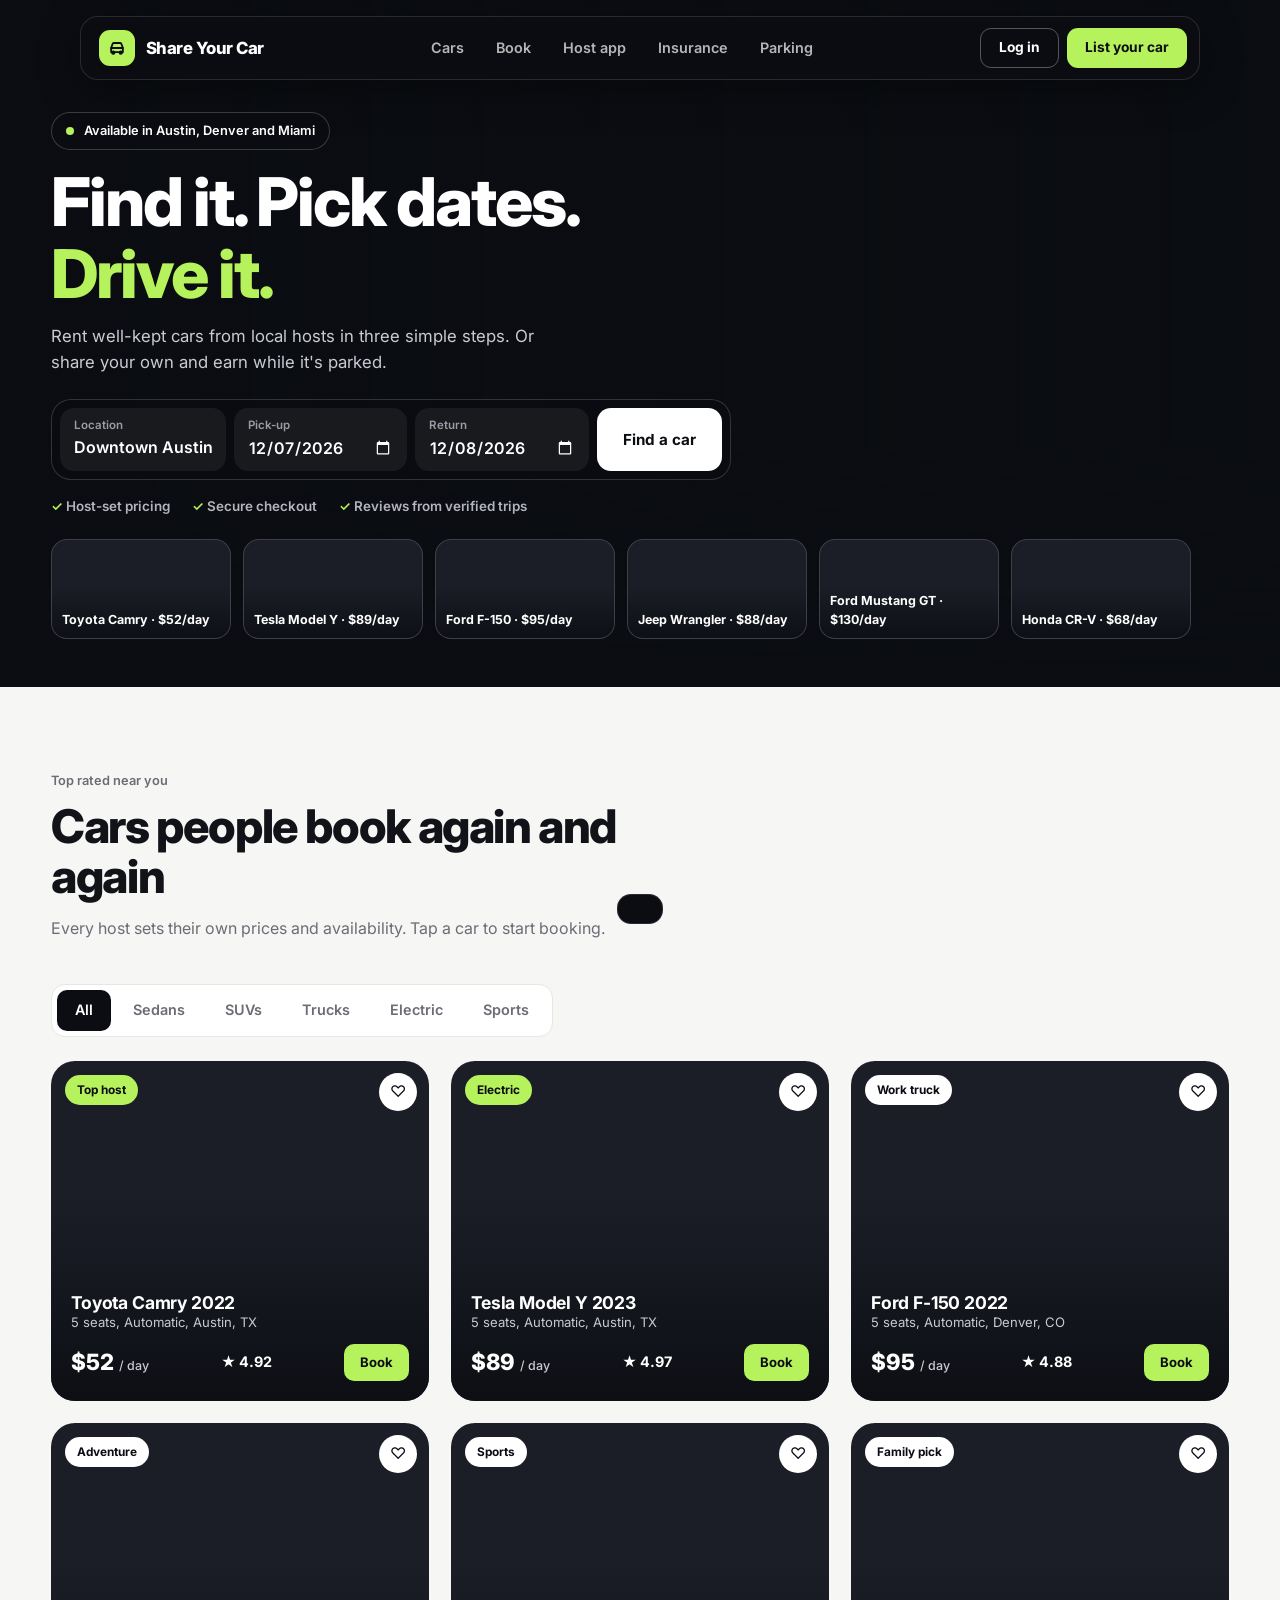
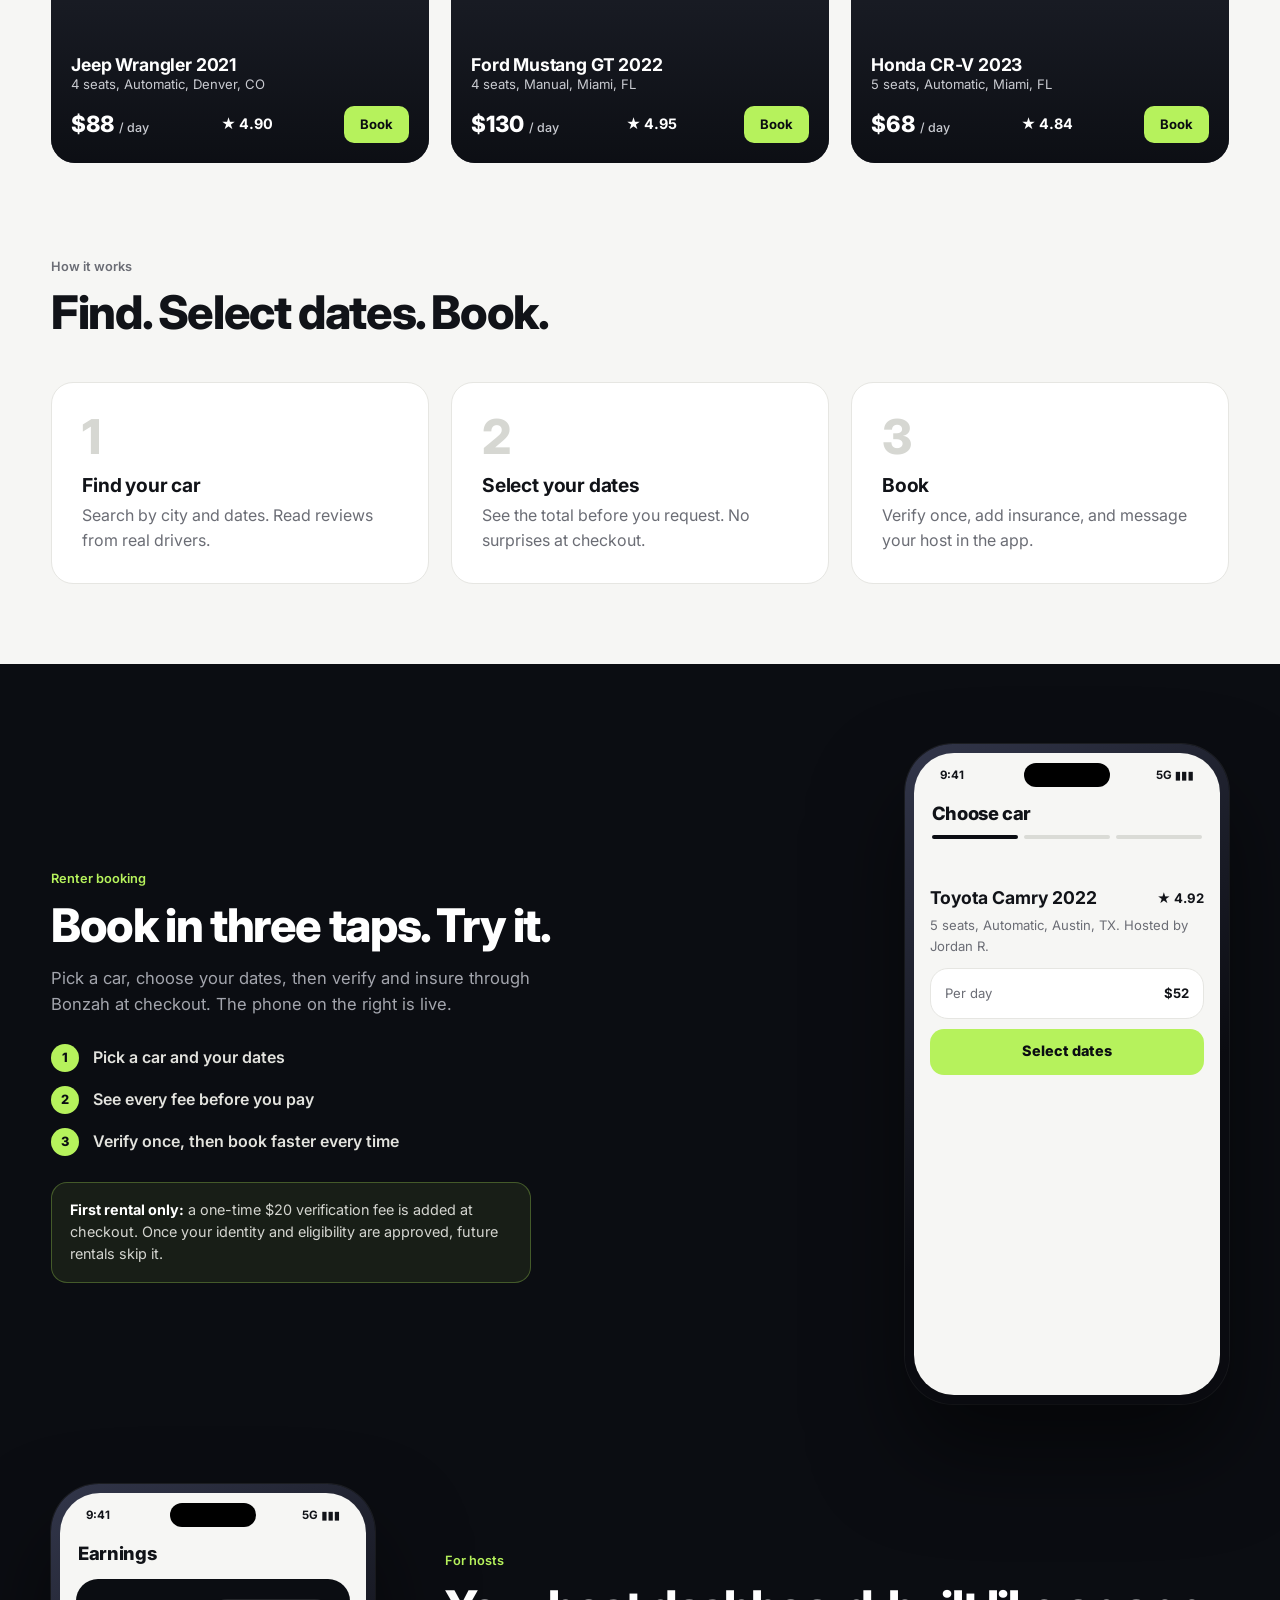
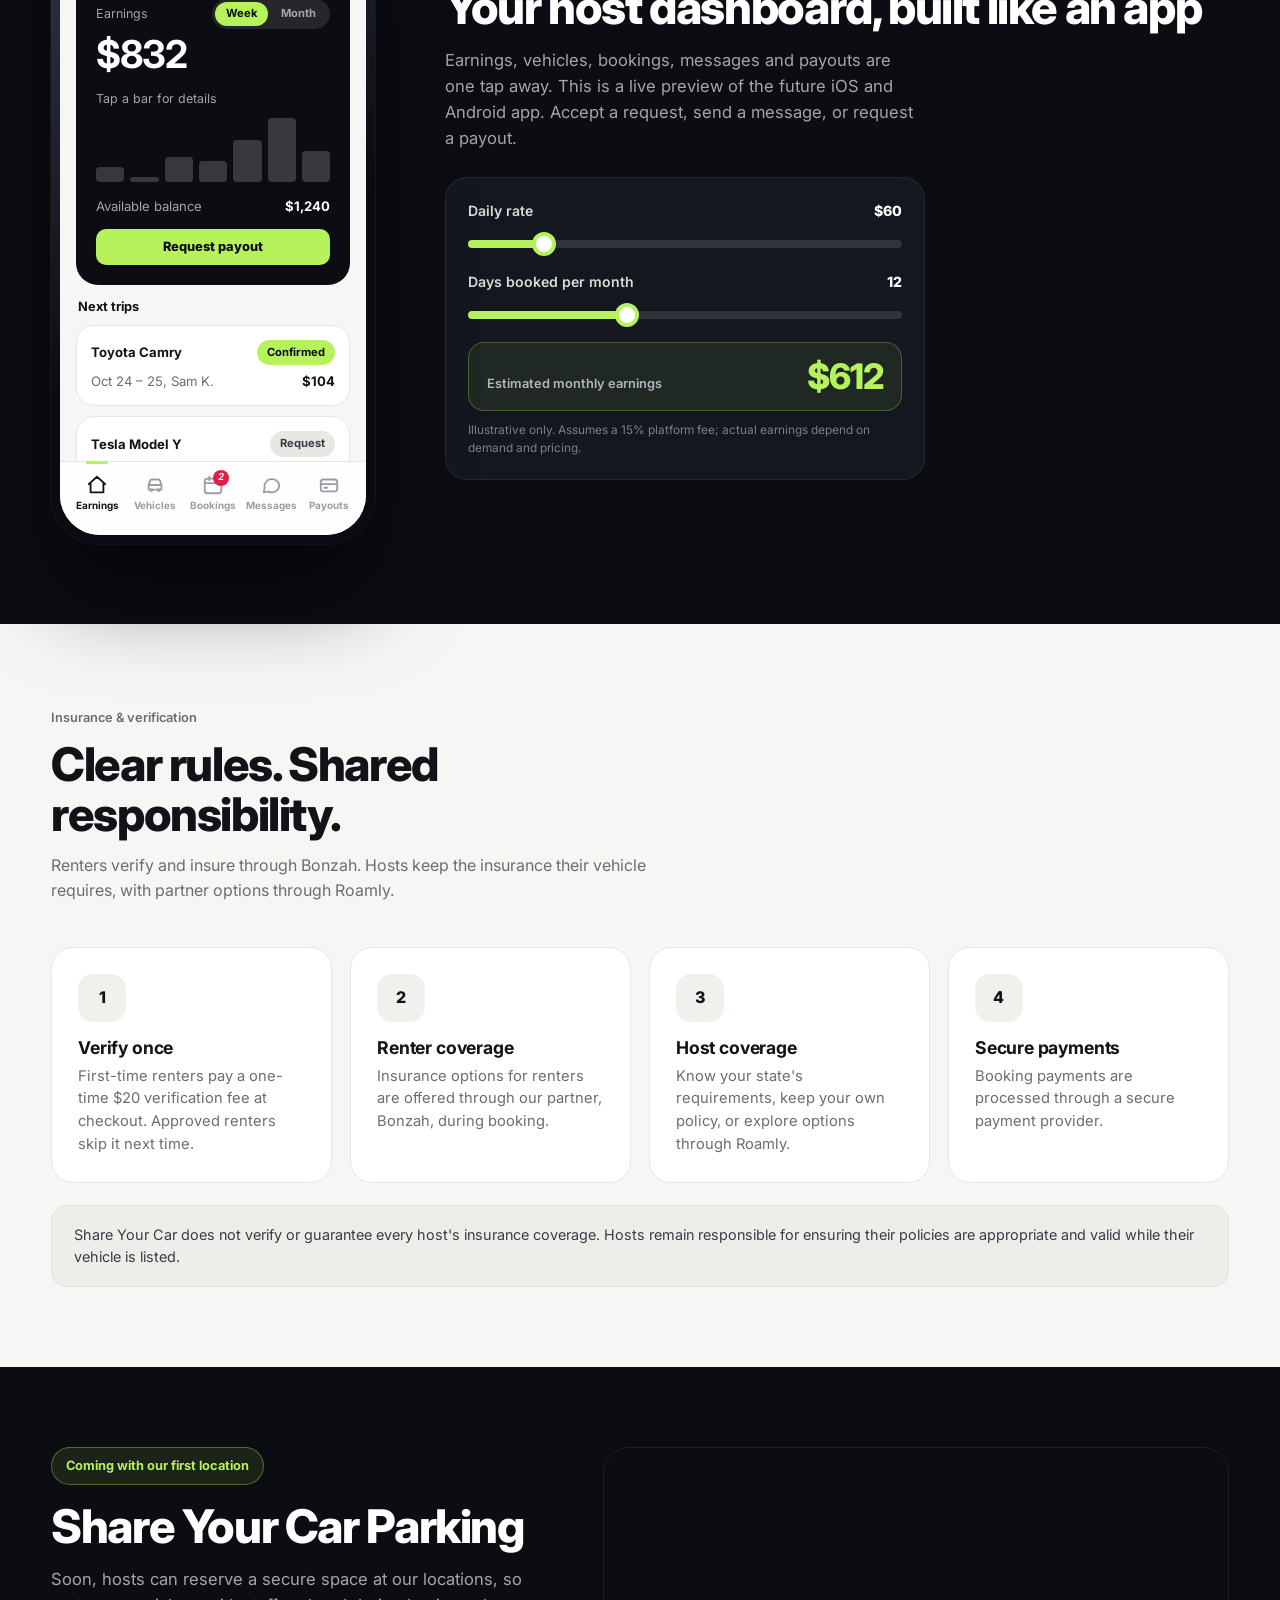
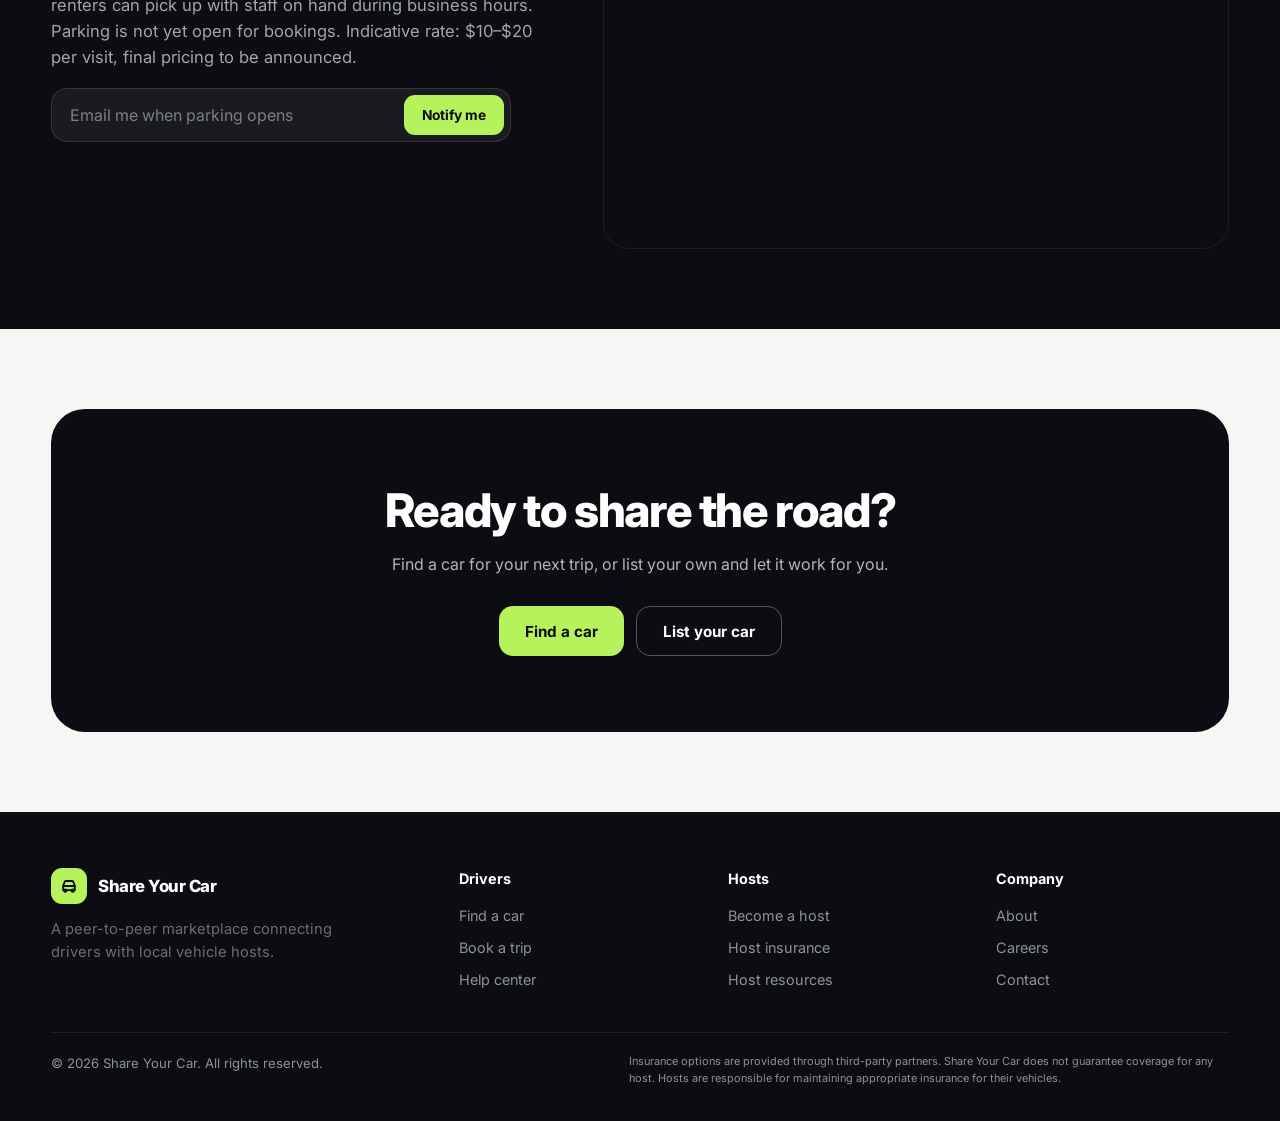
==== index.html @ 7ebcdbb1 "new file" ====
<!DOCTYPE html>
<html lang="en">
<head>
<meta charset="UTF-8" />
<meta name="viewport" content="width=device-width, initial-scale=1.0, viewport-fit=cover" />
<title>Share Your Car | Rent a car. Earn from your car.</title>
<link rel="preconnect" href="https://fonts.googleapis.com" />
<link rel="preconnect" href="https://fonts.gstatic.com" crossorigin />
<link href="https://fonts.googleapis.com/css2?family=Inter:wght@400;500;600;700;800&display=swap" rel="stylesheet" />
<style>
:root{--ink:#0B0D12;--ink2:#14171F;--lime:#B6F25C;--bg:#F6F6F4;--line:#E6E6E2;--muted:#6B6D75;--text:#111318;--ease:cubic-bezier(.2,.8,.2,1)}
*{box-sizing:border-box;margin:0;padding:0}
html{scroll-behavior:smooth}
body{font-family:Inter,system-ui,sans-serif;background:var(--bg);color:var(--text);line-height:1.55;-webkit-font-smoothing:antialiased;overflow-x:hidden}
a{color:inherit;text-decoration:none}button,input{font:inherit;color:inherit}button{cursor:pointer;border:0;background:none}
:focus-visible{outline:2px solid var(--lime);outline-offset:2px}
h1,h2,h3{letter-spacing:-.03em;line-height:1.08}
h1{font-size:clamp(2.4rem,5.5vw,4.2rem);font-weight:800}
h2{font-size:clamp(1.9rem,4vw,2.9rem);font-weight:800}
h3{font-size:1.1rem;font-weight:700;letter-spacing:-.01em}
p{color:var(--muted)}
.wrap{width:min(1180px,92%);margin:0 auto}
.section{padding:80px 0}
.dark{background:var(--ink);color:#fff}.dark p{color:#A3A5AD}
.eyebrow{font-size:.8rem;font-weight:600;color:var(--muted)}.dark .eyebrow{color:var(--lime)}
.head{max-width:620px;margin-bottom:44px}.head h2{margin:10px 0 14px}
.btn{display:inline-flex;align-items:center;justify-content:center;min-height:50px;padding:0 26px;border-radius:14px;font-weight:700;font-size:.95rem;transition:transform .25s var(--ease),background .25s}
.btn:hover{transform:translateY(-2px)}.btn:active{transform:scale(.97)}
.btn-lime{background:var(--lime);color:var(--ink)}.btn-lime:hover{background:#c8ff72}
.btn-ghost{border:1px solid rgba(255,255,255,.3);color:#fff}.btn-ghost:hover{background:rgba(255,255,255,.1)}
.btn-white{background:#fff;color:var(--ink)}.btn-white:hover{background:var(--lime)}
.btn-sm{min-height:40px;padding:0 18px;font-size:.86rem;border-radius:11px}.btn-block{width:100%}

/* nav */
.nav{position:fixed;top:16px;left:50%;transform:translateX(-50%);z-index:100;width:min(1120px,94%);display:flex;justify-content:space-between;align-items:center;padding:11px 12px 11px 18px;border-radius:18px;background:rgba(11,13,18,.82);backdrop-filter:blur(20px);-webkit-backdrop-filter:blur(20px);border:1px solid rgba(255,255,255,.12);box-shadow:0 10px 40px rgba(0,0,0,.35);color:#fff}
.logo{display:flex;align-items:center;gap:11px;font-weight:800;font-size:1.05rem;letter-spacing:-.03em;color:#fff}
.logo-icon{width:36px;height:36px;border-radius:11px;background:var(--lime);color:var(--ink);display:grid;place-items:center}
.nav-links{display:flex;gap:2px}
.nav-links a{padding:9px 15px;border-radius:11px;font-size:.9rem;font-weight:600;color:rgba(255,255,255,.7);transition:.25s}
.nav-links a:hover{color:#fff;background:rgba(255,255,255,.09)}
.nav-cta{display:flex;gap:8px}

/* hero (compact) */
.hero{position:relative;padding:112px 0 44px;display:flex;align-items:center;color:#fff;background:var(--ink);overflow:hidden}
.hero-bg{position:absolute;inset:0;background:url('https://images.unsplash.com/photo-1492144534655-ae79c964c9d7?auto=format&fit=crop&w=1800&q=80') center/cover;animation:zoom 18s ease-out both}
.hero::before{content:"";position:absolute;inset:0;z-index:1;background:linear-gradient(90deg,rgba(11,13,18,.95) 8%,rgba(11,13,18,.55) 55%,rgba(11,13,18,.25)),linear-gradient(0deg,var(--ink),transparent 35%)}
@keyframes zoom{from{transform:scale(1.12)}to{transform:scale(1)}}
.hero .wrap{position:relative;z-index:2}
.tag{display:inline-flex;gap:10px;align-items:center;padding:8px 14px;border-radius:99px;border:1px solid rgba(255,255,255,.2);background:rgba(11,13,18,.4);font-size:.8rem;font-weight:600}
.tag i{width:8px;height:8px;border-radius:50%;background:var(--lime);animation:pulse 2s infinite}
@keyframes pulse{50%{box-shadow:0 0 0 7px rgba(182,242,92,0)}0%{box-shadow:0 0 0 0 rgba(182,242,92,.6)}}
.hero h1{margin:16px 0 12px;max-width:760px}.hero h1 span{color:var(--lime)}
.lead{font-size:1.05rem;color:#C9CBD1;max-width:500px}
.search{margin-top:24px;display:grid;grid-template-columns:1.3fr 1fr 1fr auto;gap:8px;padding:8px;border-radius:20px;background:rgba(11,13,18,.6);backdrop-filter:blur(14px);border:1px solid rgba(255,255,255,.16);max-width:680px}
.search div{display:flex;flex-direction:column;padding:9px 14px;border-radius:14px;background:rgba(255,255,255,.06)}
.search div:focus-within{box-shadow:inset 0 0 0 1.5px var(--lime)}
.search label{font-size:.72rem;font-weight:600;color:#9A9DA7}
.search input{background:transparent;border:0;outline:0;font-weight:600;color:#fff;color-scheme:dark;width:100%}
.hero-note{display:flex;gap:22px;margin-top:16px;flex-wrap:wrap;font-size:.84rem;color:#B3B5BC;font-weight:600}
.hero-note span::before{content:"✓ ";color:var(--lime)}

/* cars */
.tabs{display:inline-flex;gap:4px;padding:5px;background:#fff;border:1px solid var(--line);border-radius:14px;margin-bottom:24px;flex-wrap:wrap}
.tabs button{padding:9px 18px;border-radius:10px;font-weight:600;font-size:.9rem;color:var(--muted);transition:.25s}
.tabs button.on{background:var(--ink);color:#fff}
.cars{display:grid;grid-template-columns:repeat(3,1fr);gap:22px}
.car{position:relative;border-radius:24px;overflow:hidden;cursor:pointer;height:340px;background:#1B1E27;color:#fff;animation:up .5s var(--ease) both}
@keyframes up{from{opacity:0;transform:translateY(14px)}}
.car img{position:absolute;inset:0;width:100%;height:100%;object-fit:cover;transition:transform .8s var(--ease)}
.car:hover img{transform:scale(1.07)}
.car::after{content:"";position:absolute;inset:0;background:linear-gradient(180deg,transparent 40%,rgba(11,13,18,.9))}
.badge{position:absolute;top:14px;left:14px;z-index:2;padding:6px 12px;border-radius:99px;background:#fff;color:var(--ink);font-size:.74rem;font-weight:700}
.badge.hl{background:var(--lime)}
.heart{position:absolute;top:12px;right:12px;z-index:2;width:38px;height:38px;border-radius:50%;background:#fff;color:var(--ink);display:grid;place-items:center}
.heart.on{color:#E11D48}
.car-info{position:absolute;left:0;right:0;bottom:0;z-index:2;padding:20px}
.car-info p{color:#C9CBD1;font-size:.82rem}
.car-info .row{display:flex;justify-content:space-between;align-items:center;margin-top:12px}
.price{font-size:1.4rem;font-weight:800}.price small{font-size:.78rem;color:#C9CBD1;font-weight:500}
.rate{font-weight:700;font-size:.9rem}
.book-btn{padding:8px 16px;border-radius:10px;background:var(--lime);color:var(--ink);font-weight:700;font-size:.82rem}

/* steps */
.steps{display:grid;grid-template-columns:repeat(3,1fr);gap:22px}
.step{padding:30px;border-radius:22px;background:#fff;border:1px solid var(--line)}
.step .num{font-size:3rem;font-weight:800;letter-spacing:-.05em;color:#D6D7D2;line-height:1}
.step h3{margin:14px 0 8px;font-size:1.2rem}

/* split sections */
.split{display:grid;grid-template-columns:1fr auto;gap:70px;align-items:center}
.split ul{list-style:none;display:grid;gap:14px;margin:26px 0}
.split li{display:flex;gap:14px;align-items:center;font-weight:600;color:#E3E3DE}
.split li span{flex:0 0 28px;height:28px;border-radius:50%;background:var(--lime);color:var(--ink);display:grid;place-items:center;font-weight:800;font-size:.8rem}
.fee{padding:16px 18px;border-radius:16px;background:rgba(182,242,92,.08);border:1px solid rgba(182,242,92,.28);font-size:.9rem;color:#D4D5D0;max-width:480px}
.calc{margin-top:26px;background:var(--ink2);border:1px solid rgba(255,255,255,.08);border-radius:22px;padding:22px;max-width:480px}
.sl{margin-bottom:16px}.sl-top{display:flex;justify-content:space-between;font-weight:600;font-size:.88rem;margin-bottom:8px;color:#DADBD6}.sl-top output{color:#fff;font-weight:800}
input[type=range]{-webkit-appearance:none;appearance:none;width:100%;height:8px;border-radius:8px;background:linear-gradient(90deg,var(--lime) var(--p,50%),rgba(255,255,255,.12) var(--p,50%));outline:0}
input[type=range]::-webkit-slider-thumb{-webkit-appearance:none;width:24px;height:24px;border-radius:50%;background:#fff;border:4px solid var(--lime)}
input[type=range]::-moz-range-thumb{width:18px;height:18px;border-radius:50%;background:#fff;border:4px solid var(--lime)}
.out{display:flex;justify-content:space-between;align-items:flex-end;padding:16px 18px;border-radius:16px;background:rgba(182,242,92,.08);border:1px solid rgba(182,242,92,.28)}
.out span{font-size:.8rem;color:#B3B5BC;font-weight:600}.out strong{font-size:2.2rem;font-weight:800;letter-spacing:-.04em;color:var(--lime);line-height:1}
.calc small{display:block;color:#7C7F89;font-size:.74rem;margin-top:10px}

/* phone device */
.dev{position:relative;width:324px;height:660px;border-radius:48px;padding:9px;background:linear-gradient(145deg,#32364A,#0A0B10 60%);box-shadow:0 50px 90px rgba(0,0,0,.5),0 0 0 1px rgba(255,255,255,.08);flex:0 0 auto}
.dev::before{content:"";position:absolute;inset:-60px;z-index:-1;background:radial-gradient(circle,rgba(182,242,92,.18),transparent 65%)}
.island{position:absolute;top:19px;left:50%;transform:translateX(-50%);width:86px;height:24px;border-radius:99px;background:#000;z-index:20}
.app{position:relative;height:100%;border-radius:40px;overflow:hidden;background:var(--bg);color:var(--text);display:flex;flex-direction:column}
.app p{color:var(--muted)}
.status{display:flex;justify-content:space-between;padding:14px 26px 0;font-size:.72rem;font-weight:700;flex:0 0 40px}
.bar{display:flex;align-items:center;gap:10px;padding:6px 18px 8px;flex:0 0 auto}
.bar h4{font-size:1.15rem;font-weight:800;letter-spacing:-.02em;flex:1}
.back{width:34px;height:34px;border-radius:50%;background:#fff;border:1px solid var(--line);font-weight:800}
.view{flex:1;overflow-y:auto;padding:4px 16px 16px;scrollbar-width:none}.view::-webkit-scrollbar{display:none}
.scr{display:none}.scr.on{display:block;animation:slide .35s var(--ease)}
@keyframes slide{from{opacity:0;transform:translateX(18px)}}
.card{background:#fff;border:1px solid var(--line);border-radius:18px;padding:14px;margin-bottom:10px;font-size:.85rem}
.card b{color:var(--text)}
.rowx{display:flex;justify-content:space-between;align-items:center;gap:8px;font-size:.82rem;color:var(--muted)}.rowx b{color:var(--text)}
.chip{display:inline-block;padding:4px 10px;border-radius:99px;font-size:.7rem;font-weight:700;background:var(--lime);color:var(--ink)}.chip.g{background:#E7E7E3;color:#3A3C44}
.abtn{height:46px;width:100%;border-radius:14px;background:var(--lime);color:var(--ink);font-weight:800;font-size:.9rem;transition:.25s}
.abtn:active{transform:scale(.97)}.abtn.dk{background:var(--ink);color:var(--lime)}.abtn.sm{height:36px;border-radius:10px;font-size:.8rem}.abtn.ln{background:#fff;border:1px solid var(--line);color:var(--text)}
.abtn:disabled{opacity:.55;cursor:default}
.tabbar{display:flex;flex:0 0 auto;padding:8px 8px 18px;background:rgba(255,255,255,.95);border-top:1px solid var(--line)}
.tabbar button{flex:1;display:flex;flex-direction:column;align-items:center;gap:2px;font-size:.62rem;font-weight:700;color:#9A9DA7;padding:4px 0;position:relative;transition:.25s}
.tabbar svg{width:22px;height:22px}
.tabbar button.on{color:var(--text)}
.tabbar button.on::before{content:"";position:absolute;top:-9px;width:22px;height:3px;border-radius:3px;background:var(--lime)}
.dot{position:absolute;top:0;right:22%;min-width:16px;height:16px;border-radius:50%;background:#E11D48;color:#fff;font-size:.6rem;display:grid;place-items:center}
.hero-card{background:var(--ink);color:#fff;border-radius:22px;padding:20px;margin-bottom:12px}
.hero-card p{color:#A3A5AD;font-size:.78rem}.hero-card strong{display:block;font-size:2.4rem;letter-spacing:-.04em;line-height:1.1;margin:4px 0 14px}
.mini{display:flex;align-items:flex-end;gap:6px;height:40px;margin-bottom:14px}.mini i{flex:1;border-radius:4px;background:rgba(255,255,255,.18)}.mini i:last-child{background:var(--lime)}
.quick{display:grid;grid-template-columns:repeat(3,1fr);gap:8px;margin-bottom:12px}
.quick button{display:flex;flex-direction:column;align-items:center;gap:8px;background:#fff;border:1px solid var(--line);border-radius:14px;padding:12px 4px;font-size:.7rem;font-weight:700;transition:transform .25s var(--ease),border-color .25s}
.quick button:hover{border-color:var(--ink)}
.quick button:active{transform:scale(.97)}
.qi{width:34px;height:34px;border-radius:11px;background:var(--ink);color:var(--lime);display:grid;place-items:center}
.qi svg{width:18px;height:18px}
.sec{font-size:.8rem;font-weight:700;margin:6px 2px 8px}
.lrow{display:flex;align-items:center;gap:12px}
.lrow img{width:62px;height:46px;border-radius:10px;object-fit:cover}.lrow div{flex:1;min-width:0}
.sw{width:44px;height:26px;border-radius:99px;background:#CFCFCA;position:relative;transition:.3s;flex:0 0 44px}
.sw::after{content:"";position:absolute;top:3px;left:3px;width:20px;height:20px;border-radius:50%;background:#fff;transition:transform .3s var(--ease)}
.sw.on{background:var(--ink)}.sw.on::after{transform:translateX(18px);background:var(--lime)}
.acts{display:flex;gap:8px;margin-top:10px}
.thread{display:flex;gap:10px;align-items:center;cursor:pointer}
.av{width:38px;height:38px;border-radius:50%;background:var(--ink);color:var(--lime);display:grid;place-items:center;font-weight:800;font-size:.8rem;flex:0 0 38px}
.chat{display:flex;flex-direction:column;gap:8px;min-height:240px}
.bub{max-width:86%;padding:9px 12px;border-radius:14px 14px 14px 4px;background:#fff;border:1px solid var(--line);font-size:.8rem;animation:slide .3s}
.bub.me{align-self:flex-end;background:var(--lime);border:0;border-radius:14px 14px 4px 14px;font-weight:600}
.compose{display:flex;gap:8px;margin-top:10px}.compose input{flex:1;min-width:0;border:1px solid var(--line);border-radius:12px;padding:0 12px;height:40px;background:#fff;outline:0}.compose .abtn{width:64px;height:40px}
.carimg{height:150px;border-radius:18px;object-fit:cover;width:100%;margin-bottom:10px}
.steps-dots{display:flex;gap:6px;padding:0 18px 6px}.steps-dots i{flex:1;height:4px;border-radius:4px;background:#DADBD6;transition:.3s}.steps-dots i.on{background:var(--ink)}
.stepper{display:flex;align-items:center;gap:12px}.stepper button{width:32px;height:32px;border-radius:50%;background:#fff;border:1px solid var(--line);font-weight:800}
.done{text-align:center;padding:30px 6px}.done .ok{width:64px;height:64px;margin:0 auto 14px;border-radius:50%;background:var(--lime);display:grid;place-items:center;font-size:1.8rem;font-weight:800;animation:pop .5s var(--ease)}
@keyframes pop{from{transform:scale(.3)}}


/* v2 */
.hero .wrap>*{animation:up .8s var(--ease) both}
.hero .wrap>*:nth-child(2){animation-delay:.1s}.hero .wrap>*:nth-child(3){animation-delay:.2s}.hero .wrap>*:nth-child(4){animation-delay:.3s}.hero .wrap>*:nth-child(5){animation-delay:.4s}.hero .wrap>*:nth-child(6){animation-delay:.5s}
.feat{display:flex;gap:12px;margin-top:22px;overflow-x:auto;scroll-snap-type:x mandatory;padding-bottom:4px;scrollbar-width:none}.feat::-webkit-scrollbar{display:none}
.fc{flex:0 0 180px;height:100px;border-radius:16px;overflow:hidden;position:relative;scroll-snap-align:start;cursor:pointer;background:#1B1E27;border:1px solid rgba(255,255,255,.15)}
.fc img{width:100%;height:100%;object-fit:cover;transition:transform .6s var(--ease)}.fc:hover img{transform:scale(1.08)}
.fc::after{content:"";position:absolute;inset:0;background:linear-gradient(180deg,transparent 45%,rgba(11,13,18,.85))}
.fc span{position:absolute;left:10px;bottom:8px;z-index:2;font-weight:700;font-size:.78rem}
.seg{display:flex;gap:2px;padding:3px;border-radius:99px;background:rgba(255,255,255,.1)}
.seg button{padding:3px 11px;border-radius:99px;font-size:.7rem;font-weight:700;color:#A3A5AD}.seg button.on{background:var(--lime);color:var(--ink)}
.mini{height:64px}.mini i{cursor:pointer;transition:height .5s var(--ease),background .25s}
.mini i:last-child{background:rgba(255,255,255,.18)}.mini i.on{background:var(--lime)}
.hero-card .rowx p{margin:0}

/* trust */
.trust{display:grid;grid-template-columns:repeat(4,1fr);gap:18px}
.tc{padding:26px;border-radius:22px;background:#fff;border:1px solid var(--line)}
.tc .ico{width:48px;height:48px;border-radius:15px;display:grid;place-items:center;background:#F0F0EC;margin-bottom:16px;font-weight:800}
.tc p{margin-top:8px;font-size:.92rem}
.notice{margin-top:22px;padding:18px 22px;border-radius:16px;background:#EDEDE9;border:1px solid #E0E0DA;color:#3A3C44;font-size:.9rem}

/* parking */
.park{display:grid;grid-template-columns:.9fr 1.1fr;gap:40px}
.coming{display:inline-flex;padding:8px 14px;border-radius:99px;background:rgba(182,242,92,.1);border:1px solid rgba(182,242,92,.35);color:var(--lime);font-weight:700;font-size:.8rem}
.park h2{margin:16px 0}
.notify{display:flex;gap:8px;margin-top:18px;padding:6px;border-radius:16px;background:rgba(255,255,255,.06);border:1px solid rgba(255,255,255,.12);max-width:460px}
.notify input{flex:1;min-width:0;background:transparent;border:0;outline:0;padding:0 12px;color:#fff}
.notify input::placeholder{color:#7C7F89}
.map{border-radius:26px;overflow:hidden;min-height:400px;border:1px solid rgba(255,255,255,.08)}
.map iframe{width:100%;height:100%;min-height:400px;border:0;display:block}

.cta{border-radius:34px;padding:76px 40px;text-align:center;color:#fff;background:var(--ink)}
.cta p{color:#B3B5BC;margin:16px auto 30px;max-width:500px}
.cta-btns{display:flex;gap:12px;justify-content:center;flex-wrap:wrap}
footer{background:var(--ink);color:#8E919B;padding:56px 0 34px}
.fg{display:grid;grid-template-columns:1.6fr 1fr 1fr 1fr;gap:36px}
footer h4{color:#fff;font-size:.9rem;margin-bottom:14px}footer ul{list-style:none;display:grid;gap:10px;font-size:.9rem}footer a:hover{color:#fff}
.fb2{margin-top:40px;padding-top:20px;border-top:1px solid rgba(255,255,255,.08);display:flex;justify-content:space-between;flex-wrap:wrap;gap:10px;font-size:.82rem}.fb2 small{max-width:600px}
.toast{position:fixed;left:50%;bottom:24px;transform:translate(-50%,160%);background:var(--ink);color:#fff;padding:14px 22px;border-radius:14px;font-weight:600;font-size:.9rem;z-index:300;transition:transform .5s var(--ease);max-width:calc(100% - 32px);text-align:center;border:1px solid rgba(255,255,255,.12)}
.toast.show{transform:translate(-50%,0)}

@media(max-width:1024px){.split,.park{grid-template-columns:1fr}.split{justify-items:center;gap:50px}.split>div:first-child{justify-self:start;width:100%}.trust{grid-template-columns:1fr 1fr}.fg{grid-template-columns:1fr 1fr}.cars{grid-template-columns:1fr 1fr}}
@media(max-width:768px){.section{padding:60px 0}.hero{padding:96px 0 32px}.nav-links{display:none}.search{grid-template-columns:1fr}.cars,.steps,.trust{grid-template-columns:1fr}.fg{grid-template-columns:1fr}.cta{padding:52px 22px}.notify{flex-direction:column}.car{height:300px}.feat{display:none}}
@media(max-width:420px){.dev{width:100%;height:640px;border-radius:40px}.app{border-radius:32px}}
@media(max-width:520px){.dev{width:100%;height:min(760px,calc(100svh - 20px));padding:0;border-radius:0;background:none;box-shadow:none}.dev::before{display:none}.island,.status{display:none}.app{border-radius:22px;border:1px solid rgba(255,255,255,.1)}}
@media(prefers-reduced-motion:reduce){*{animation:none!important;transition:none!important;scroll-behavior:auto!important}}
</style>
</head>
<body>

<header class="nav">
  <a href="#top" class="logo"><div class="logo-icon"><svg width="20" height="20" viewBox="0 0 24 24" fill="none" stroke="currentColor" stroke-width="2.2" stroke-linecap="round" stroke-linejoin="round"><path d="M5 17h14v-5l-1.5-4.5A2 2 0 0 0 15.6 6H8.4a2 2 0 0 0-1.9 1.5L5 12v5z"/><circle cx="7.5" cy="17.5" r="1.5"/><circle cx="16.5" cy="17.5" r="1.5"/><path d="M5 12h14"/></svg></div><span>Share Your Car</span></a>
  <nav class="nav-links"><a href="#cars">Cars</a><a href="#book">Book</a><a href="#host">Host app</a><a href="#trust">Insurance</a><a href="#parking">Parking</a></nav>
  <div class="nav-cta"><a href="#" class="btn btn-ghost btn-sm" data-toast="Sign in opens here">Log in</a><a href="#host" class="btn btn-lime btn-sm">List your car</a></div>
</header>

<section class="hero" id="top">
  <div class="hero-bg"></div>
  <div class="wrap">
    <span class="tag"><i></i>Available in Austin, Denver and Miami</span>
    <h1>Find it. Pick dates.<br><span>Drive it.</span></h1>
    <p class="lead">Rent well-kept cars from local hosts in three simple steps. Or share your own and earn while it's parked.</p>
    <form class="search" id="search">
      <div><label for="hl">Location</label><input id="hl" value="Downtown Austin, TX" /></div>
      <div><label for="hs">Pick-up</label><input id="hs" type="date" /></div>
      <div><label for="he">Return</label><input id="he" type="date" /></div>
      <button class="btn btn-white" type="submit">Find a car</button>
    </form>
    <div class="hero-note"><span>Host-set pricing</span><span>Secure checkout</span><span>Reviews from verified trips</span></div>
    <div class="feat" id="feat"></div>
  </div>
</section>

<section class="section" id="cars">
  <div class="wrap">
    <div class="head"><span class="eyebrow">Top rated near you</span><h2>Cars people book again and again</h2><p>Every host sets their own prices and availability. Tap a car to start booking.</p></div>
    <div class="tabs" id="tabs"><button class="on" data-f="all">All</button><button data-f="sedan">Sedans</button><button data-f="suv">SUVs</button><button data-f="truck">Trucks</button><button data-f="electric">Electric</button><button data-f="sports">Sports</button></div>
    <div class="cars" id="grid"></div>
  </div>
</section>

<section class="section" style="padding-top:10px">
  <div class="wrap">
    <div class="head"><span class="eyebrow">How it works</span><h2>Find. Select dates. Book.</h2></div>
    <div class="steps">
      <div class="step"><div class="num">1</div><h3>Find your car</h3><p>Search by city and dates. Read reviews from real drivers.</p></div>
      <div class="step"><div class="num">2</div><h3>Select your dates</h3><p>See the total before you request. No surprises at checkout.</p></div>
      <div class="step"><div class="num">3</div><h3>Book</h3><p>Verify once, add insurance, and message your host in the app.</p></div>
    </div>
  </div>
</section>

<!-- RENTER BOOKING -->
<section class="section dark" id="book">
  <div class="wrap split">
    <div>
      <span class="eyebrow">Renter booking</span>
      <h2 style="margin:10px 0 16px">Book in three taps. Try it.</h2>
      <p style="font-size:1.04rem;max-width:480px">Pick a car, choose your dates, then verify and insure through Bonzah at checkout. The phone on the right is live.</p>
      <ul><li><span>1</span>Pick a car and your dates</li><li><span>2</span>See every fee before you pay</li><li><span>3</span>Verify once, then book faster every time</li></ul>
      <div class="fee"><b style="color:#fff">First rental only:</b> a one-time $20 verification fee is added at checkout. Once your identity and eligibility are approved, future rentals skip it.</div>
    </div>
    <div class="dev"><div class="island"></div>
      <div class="app" id="rent"></div>
    </div>
  </div>
</section>

<!-- HOST APP -->
<section class="section dark" id="host" style="padding-top:0">
  <div class="wrap split" style="grid-template-columns:auto 1fr">
    <div class="dev"><div class="island"></div>
      <div class="app" id="hostapp">
        <div class="status"><span>9:41</span><span>5G ▮▮▮</span></div>
        <div class="bar"><button class="back" id="hback" style="display:none" aria-label="Back">‹</button><h4 id="htitle">Earnings</h4></div>
        <div class="view" id="hview">
          <div class="scr on" id="s-home">
            <div class="hero-card"><div class="rowx"><p>Earnings</p><div class="seg" id="seg"><button class="on" data-p="w">Week</button><button data-p="m">Month</button></div></div><strong id="earn">$0</strong><p id="barLbl" style="margin-bottom:10px">Tap a bar for details</p><div class="mini" id="mini"></div><div class="rowx" style="margin-bottom:12px"><span style="color:#A3A5AD">Available balance</span><b id="bal" style="color:#fff">$1,240</b></div><button class="abtn sm" id="payHome">Request payout</button></div>
            <div class="sec">Next trips</div>
            <div class="card"><div class="rowx"><b>Toyota Camry</b><span class="chip">Confirmed</span></div><div class="rowx" style="margin-top:6px"><span>Oct 24 – 25, Sam K.</span><b>$104</b></div></div>
            <div class="card"><div class="rowx"><b>Tesla Model Y</b><span class="chip g">Request</span></div><div class="rowx" style="margin-top:6px"><span>Oct 27 – 29, Priya N.</span><b>$267</b></div></div>
          </div>
          <div class="scr" id="s-vehicles"></div>
          <div class="scr" id="s-bookings"></div>
          <div class="scr" id="s-messages"></div>
          <div class="scr" id="s-chat"><div class="chat" id="chat"></div><form class="compose" id="compose"><input placeholder="Message" aria-label="Message" /><button class="abtn" type="submit">Send</button></form></div>
          <div class="scr" id="s-payouts"></div>
        </div>
        <nav class="tabbar" id="tabs2">
          <button class="on" data-go="home"><svg viewBox="0 0 24 24" fill="none" stroke="currentColor" stroke-width="2" stroke-linecap="round" stroke-linejoin="round"><path d="M3 11l9-8 9 8M5 10v10h14V10"/></svg>Earnings</button>
          <button data-go="vehicles"><svg viewBox="0 0 24 24" fill="none" stroke="currentColor" stroke-width="2" stroke-linecap="round" stroke-linejoin="round"><path d="M5 17h14v-5l-1.5-4.5A2 2 0 0 0 15.6 6H8.4a2 2 0 0 0-1.9 1.5L5 12v5zM5 12h14"/><circle cx="8" cy="17.5" r="1"/><circle cx="16" cy="17.5" r="1"/></svg>Vehicles</button>
          <button data-go="bookings"><svg viewBox="0 0 24 24" fill="none" stroke="currentColor" stroke-width="2" stroke-linecap="round" stroke-linejoin="round"><rect x="3" y="5" width="18" height="16" rx="3"/><path d="M3 10h18M8 3v4M16 3v4"/></svg>Bookings<i class="dot" id="dotB">2</i></button>
          <button data-go="messages"><svg viewBox="0 0 24 24" fill="none" stroke="currentColor" stroke-width="2" stroke-linecap="round" stroke-linejoin="round"><path d="M21 12a8 8 0 0 1-11.5 7.2L4 20l1-4.6A8 8 0 1 1 21 12z"/></svg>Messages</button>
          <button data-go="payouts"><svg viewBox="0 0 24 24" fill="none" stroke="currentColor" stroke-width="2" stroke-linecap="round" stroke-linejoin="round"><rect x="3" y="6" width="18" height="13" rx="3"/><path d="M3 11h18M7 15h3"/></svg>Payouts</button>
        </nav>
      </div>
    </div>
    <div>
      <span class="eyebrow">For hosts</span>
      <h2 style="margin:10px 0 16px">Your host dashboard, built like an app</h2>
      <p style="font-size:1.04rem;max-width:480px">Earnings, vehicles, bookings, messages and payouts are one tap away. This is a live preview of the future iOS and Android app. Accept a request, send a message, or request a payout.</p>
      <div class="calc">
        <div class="sl"><div class="sl-top"><label for="rate">Daily rate</label><output id="rateOut">$60</output></div><input type="range" id="rate" min="25" max="250" step="5" value="60" /></div>
        <div class="sl"><div class="sl-top"><label for="days">Days booked per month</label><output id="daysOut">12</output></div><input type="range" id="days" min="2" max="30" value="12" /></div>
        <div class="out"><span>Estimated monthly earnings</span><strong id="earnOut">$612</strong></div>
        <small>Illustrative only. Assumes a 15% platform fee; actual earnings depend on demand and pricing.</small>
      </div>
    </div>
  </div>
</section>

<section class="section" id="trust">
  <div class="wrap">
    <div class="head"><span class="eyebrow">Insurance &amp; verification</span><h2>Clear rules. Shared responsibility.</h2><p>Renters verify and insure through Bonzah. Hosts keep the insurance their vehicle requires, with partner options through Roamly.</p></div>
    <div class="trust">
      <div class="tc"><div class="ico">1</div><h3>Verify once</h3><p>First-time renters pay a one-time $20 verification fee at checkout. Approved renters skip it next time.</p></div>
      <div class="tc"><div class="ico">2</div><h3>Renter coverage</h3><p>Insurance options for renters are offered through our partner, Bonzah, during booking.</p></div>
      <div class="tc"><div class="ico">3</div><h3>Host coverage</h3><p>Know your state's requirements, keep your own policy, or explore options through Roamly.</p></div>
      <div class="tc"><div class="ico">4</div><h3>Secure payments</h3><p>Booking payments are processed through a secure payment provider.</p></div>
    </div>
    <div class="notice">Share Your Car does not verify or guarantee every host's insurance coverage. Hosts remain responsible for ensuring their policies are appropriate and valid while their vehicle is listed.</div>
  </div>
</section>

<section class="section dark" id="parking">
  <div class="wrap park">
    <div>
      <span class="coming">Coming with our first location</span>
      <h2>Share Your Car Parking</h2>
      <p style="font-size:1.04rem">Soon, hosts can reserve a secure space at our locations, so renters can pick up with staff on hand during business hours. Parking is not yet open for bookings. Indicative rate: $10–$20 per visit, final pricing to be announced.</p>
      <form class="notify" id="notify"><input type="email" placeholder="Email me when parking opens" aria-label="Email" required /><button class="btn btn-lime btn-sm" type="submit">Notify me</button></form>
    </div>
    <div class="map"><iframe src="https://www.google.com/maps/embed?pb=!1m18!1m12!1m3!1d110502.7539188404!2d-97.82144765!3d30.307182!2m3!1f0!2f0!3f0!3m2!1i1024!2i768!4f13.1!3m3!1m2!1s0x8644b599a0cc032f%3A0x5d9b464bd469d57a!2sAustin%2C%20TX!5e0!3m2!1sen!2sus!4v1710000000000" allowfullscreen loading="lazy" referrerpolicy="no-referrer-when-downgrade" title="Map of Austin, TX"></iframe></div>
  </div>
</section>

<section class="section">
  <div class="wrap"><div class="cta"><h2>Ready to share the road?</h2><p>Find a car for your next trip, or list your own and let it work for you.</p>
    <div class="cta-btns"><a href="#cars" class="btn btn-lime">Find a car</a><a href="#host" class="btn btn-ghost">List your car</a></div></div></div>
</section>

<footer>
  <div class="wrap">
    <div class="fg">
      <div><a href="#top" class="logo"><div class="logo-icon"><svg width="20" height="20" viewBox="0 0 24 24" fill="none" stroke="currentColor" stroke-width="2.2" stroke-linecap="round" stroke-linejoin="round"><path d="M5 17h14v-5l-1.5-4.5A2 2 0 0 0 15.6 6H8.4a2 2 0 0 0-1.9 1.5L5 12v5z"/><circle cx="7.5" cy="17.5" r="1.5"/><circle cx="16.5" cy="17.5" r="1.5"/><path d="M5 12h14"/></svg></div><span>Share Your Car</span></a><p style="margin-top:14px;max-width:320px;font-size:.92rem">A peer-to-peer marketplace connecting drivers with local vehicle hosts.</p></div>
      <div><h4>Drivers</h4><ul><li><a href="#cars">Find a car</a></li><li><a href="#book">Book a trip</a></li><li><a href="#">Help center</a></li></ul></div>
      <div><h4>Hosts</h4><ul><li><a href="#host">Become a host</a></li><li><a href="#trust">Host insurance</a></li><li><a href="#">Host resources</a></li></ul></div>
      <div><h4>Company</h4><ul><li><a href="#">About</a></li><li><a href="#">Careers</a></li><li><a href="#">Contact</a></li></ul></div>
    </div>
    <div class="fb2"><span>© 2026 Share Your Car. All rights reserved.</span><small>Insurance options are provided through third-party partners. Share Your Car does not guarantee coverage for any host. Hosts are responsible for maintaining appropriate insurance for their vehicles.</small></div>
  </div>
</footer>
<div class="toast" id="toast" role="status" aria-live="polite"></div>

<script>
(function(){
const $=(s,r=document)=>r.querySelector(s),$$=(s,r=document)=>[...r.querySelectorAll(s)];
let tt;function toast(m){const e=$('#toast');e.textContent=m;e.classList.add('show');clearTimeout(tt);tt=setTimeout(()=>e.classList.remove('show'),2600)}
const U=id=>`https://images.unsplash.com/${id}?auto=format&fit=crop&w=800&q=80`;
const cars=[
{n:'Toyota Camry',y:2022,p:52,r:4.92,c:'sedan',l:'Austin, TX',s:5,t:'Automatic',b:'Top host',hl:1,i:U('photo-1621007947382-bb3c3994e3fb')},
{n:'Tesla Model Y',y:2023,p:89,r:4.97,c:'electric suv',l:'Austin, TX',s:5,t:'Automatic',b:'Electric',hl:1,i:U('photo-1617788138017-80ad40651399')},
{n:'Ford F-150',y:2022,p:95,r:4.88,c:'truck',l:'Denver, CO',s:5,t:'Automatic',b:'Work truck',i:U('photo-1606664515524-ed2f786a0bd6')},
{n:'Jeep Wrangler',y:2021,p:88,r:4.90,c:'suv',l:'Denver, CO',s:4,t:'Automatic',b:'Adventure',i:U('photo-1519641471654-76ce0107ad1b')},
{n:'Ford Mustang GT',y:2022,p:130,r:4.95,c:'sports',l:'Miami, FL',s:4,t:'Manual',b:'Sports',i:U('photo-1494905998402-395d579af36f')},
{n:'Honda CR-V',y:2023,p:68,r:4.84,c:'suv',l:'Miami, FL',s:5,t:'Automatic',b:'Family pick',i:U('photo-1549317661-bd32c8ce0db2')}];

/* car grid */
let city='',curF='all';
function render(f){curF=f;
  $('#grid').innerHTML=cars.map((c,k)=>({c,k})).filter(o=>(f==='all'||o.c.c.split(' ').includes(f))&&(!city||o.c.l.toLowerCase().includes(city))).map(({c,k})=>`
  <article class="car" data-k="${k}"><img src="${c.i}" alt="${c.n}" loading="lazy"><span class="badge ${c.hl?'hl':''}">${c.b}</span><button class="heart" aria-label="Save">♡</button>
  <div class="car-info"><h3>${c.n} ${c.y}</h3><p>${c.s} seats, ${c.t}, ${c.l}</p><div class="row"><div class="price">$${c.p} <small>/ day</small></div><span class="rate">★ ${c.r.toFixed(2)}</span><span class="book-btn">Book</span></div></div></article>`).join('');
}
render('all');
$('#feat').innerHTML=cars.map((c,k)=>`<div class="fc" data-k="${k}"><img src="${c.i}" alt="${c.n}"><span>${c.n} · $${c.p}/day</span></div>`).join('');
$('#feat').onclick=e=>{const c=e.target.closest('.fc');if(c){st.car=+c.dataset.k;st.step=1;drawRent();$('#book').scrollIntoView({behavior:'smooth'})}};
document.addEventListener('error',e=>{if(e.target.tagName==='IMG')e.target.style.visibility='hidden'},true);
$('#tabs').onclick=e=>{const b=e.target.closest('button');if(!b)return;$$('#tabs button').forEach(x=>x.classList.toggle('on',x===b));render(b.dataset.f)};
$('#grid').onclick=e=>{
  const h=e.target.closest('.heart');
  if(h){h.classList.toggle('on');h.textContent=h.classList.contains('on')?'♥':'♡';toast(h.classList.contains('on')?'Saved to favorites':'Removed');return}
  const c=e.target.closest('.car');if(c){st.car=+c.dataset.k;st.step=1;drawRent();$('#book').scrollIntoView({behavior:'smooth'})}
};

/* renter flow */
const st={car:0,step:1,days:2,seen:false,start:new Date(Date.now()+864e5)};
const fmt=n=>new Date(st.start.getTime()+n*864e5).toLocaleDateString('en-US',{weekday:'short',month:'short',day:'numeric'});
function setDates(){const a=new Date($('#hs').value+'T00:00'),z=new Date($('#he').value+'T00:00');if(isNaN(a)||isNaN(z))return;st.start=a;st.days=Math.min(14,Math.max(1,Math.round((z-a)/864e5)));st.step=1;drawRent()}
function drawRent(){
  const c=cars[st.car],sub=c.p*st.days,fee=st.seen?0:20,tot=sub+fee,S=st.step;
  const head=`<div class="status"><span>9:41</span><span>5G ▮▮▮</span></div><div class="bar">${S>1&&S<4?'<button class="back" data-rb>‹</button>':''}<h4>${['','Choose car','Select dates','Verify & pay','Booked'][S]}</h4></div>${S<4?`<div class="steps-dots">${[1,2,3].map(n=>`<i class="${n<=S?'on':''}"></i>`).join('')}</div>`:''}`;
  let body='';
  if(S===1)body=`<img class="carimg" src="${c.i}" alt="${c.n}"><div class="rowx"><b style="font-size:1.1rem">${c.n} ${c.y}</b><b>★ ${c.r.toFixed(2)}</b></div><p style="font-size:.82rem;margin:4px 0 12px">${c.s} seats, ${c.t}, ${c.l}. Hosted by Jordan R.</p><div class="card"><div class="rowx"><span>Per day</span><b>$${c.p}</b></div></div><button class="abtn" data-rn>Select dates</button>`;
  if(S===2)body=`<div class="card"><div class="rowx"><span>Pick-up</span><b>${fmt(0)}</b></div><div class="rowx" style="margin-top:8px"><span>Return</span><b>${fmt(st.days)}</b></div></div><div class="card"><div class="rowx"><span>Trip length</span><div class="stepper"><button data-d="-1" aria-label="Fewer days">−</button><b>${st.days} days</b><button data-d="1" aria-label="More days">+</button></div></div></div><div class="card"><div class="rowx"><span>$${c.p} × ${st.days} days</span><b>$${sub}</b></div></div><button class="abtn" data-rn>Continue</button>`;
  if(S===3)body=`<div class="card"><div class="rowx"><span>$${c.p} × ${st.days} days</span><b>$${sub}</b></div>${fee?'<div class="rowx" style="margin-top:8px"><span>One-time verification (Bonzah)</span><b>$20</b></div>':'<div class="rowx" style="margin-top:8px"><span>Verification</span><span class="chip">Approved</span></div>'}<div class="rowx" style="margin-top:8px"><span>Bonzah insurance</span><b>Quoted next</b></div><div class="rowx" style="margin-top:10px;padding-top:10px;border-top:1px solid var(--line)"><span>Total today</span><b style="font-size:1.05rem">$${tot}</b></div></div><div class="card"><div class="rowx"><span>I've rented here before</span><button class="sw ${st.seen?'on':''}" data-seen aria-label="Returning renter"></button></div></div><p style="font-size:.74rem;margin-bottom:10px">Verification is a one-time step. Once approved, future rentals skip the fee.</p><button class="abtn dk" data-rn>Request to book</button>`;
  if(S===4)body=`<div class="done"><div class="ok">✓</div><h3 style="font-size:1.3rem;margin-bottom:6px">Request sent</h3><p style="font-size:.85rem;margin-bottom:18px">${c.n}, ${st.days} days, $${tot}. Your host will reply in the app.</p><button class="abtn ln" data-rr>Book another car</button></div>`;
  $('#rent').innerHTML=head+`<div class="view"><div class="scr on">${body}</div></div>`;
}
$('#rent').onclick=e=>{
  const t=e.target.closest('button');if(!t)return;
  if('rn'in t.dataset){st.step++;drawRent();if(st.step===4)toast('Request sent. Your host will reply in the app.')}
  else if('rb'in t.dataset){st.step--;drawRent()}
  else if('rr'in t.dataset){st.step=1;drawRent()}
  else if('seen'in t.dataset){st.seen=!st.seen;drawRent()}
  else if(t.dataset.d){st.days=Math.min(14,Math.max(1,st.days+ +t.dataset.d));drawRent()}
};
drawRent();

/* host app */
const H={bal:1240,reqs:[{id:0,car:'Tesla Model Y',who:'Priya N.',d:'Oct 27 – 29',a:267,s:'new'},{id:1,car:'Jeep Wrangler',who:'Marcus T.',d:'Nov 2 – 3',a:176,s:'new'}],
  live:[1,1,0],hist:[['Oct 12',480],['Sep 28',360],['Sep 9',410]],paid:false,
  th:[{n:'Priya N.',m:['Hi! Is the Model Y still free Oct 27?','Yes, I can have it ready by 10.']},{n:'Sam K.',m:['Where do I pick up the Camry?']}]};
const titles={home:'Earnings',vehicles:'Vehicles',bookings:'Bookings',messages:'Messages',payouts:'Payouts',chat:'Chat'};
let cur='home',chatI=0;
function go(v){
  cur=v;$$('#hview .scr').forEach(s=>s.classList.toggle('on',s.id==='s-'+v));
  $$('#tabs2 button').forEach(b=>b.classList.toggle('on',b.dataset.go===(v==='chat'?'messages':v)));
  $('#htitle').textContent=v==='chat'?H.th[chatI].n:titles[v];$('#hback').style.display=v==='chat'?'block':'none';
  $('#hview').scrollTop=0;if(v==='home')chart();
}
function drawHost(){
  $('#s-vehicles').innerHTML=cars.slice(0,3).map((c,i)=>`<div class="card lrow"><img src="${c.i}" alt=""><div><b>${c.n} ${c.y}</b><p style="font-size:.76rem">${c.l}, $${c.p}/day</p></div><button class="sw ${H.live[i]?'on':''}" data-sw="${i}" aria-label="Toggle listing"></button></div>`).join('')+'<button class="abtn ln" data-toast2="Add vehicle opens here">+ Add vehicle</button>';
  $('#s-bookings').innerHTML=H.reqs.map(r=>`<div class="card"><div class="rowx"><b>${r.car}</b><span class="chip ${r.s==='new'?'g':r.s==='no'?'g':''}">${r.s==='new'?'Request':r.s==='ok'?'Confirmed':'Declined'}</span></div><div class="rowx" style="margin-top:6px"><span>${r.d}, ${r.who}</span><b>$${r.a}</b></div>${r.s==='new'?`<div class="acts"><button class="abtn sm ln" data-rq="no" data-id="${r.id}">Decline</button><button class="abtn sm" data-rq="ok" data-id="${r.id}">Accept</button></div>`:''}</div>`).join('');
  const n=H.reqs.filter(r=>r.s==='new').length;$('#dotB').textContent=n;$('#dotB').style.display=n?'grid':'none';
  $('#s-messages').innerHTML=H.th.map((t,i)=>`<div class="card thread" data-th="${i}"><div class="av">${t.n[0]}</div><div style="flex:1;min-width:0"><b>${t.n}</b><p style="font-size:.76rem;white-space:nowrap;overflow:hidden;text-overflow:ellipsis">${t.m[t.m.length-1]}</p></div></div>`).join('');
  $('#s-payouts').innerHTML=`<div class="hero-card"><p>Available balance</p><strong>$${H.bal.toLocaleString('en-US')}</strong><button class="abtn sm" data-pay ${H.paid?'disabled':''}>${H.paid?'Payout requested':'Request payout'}</button></div><div class="sec">History</div>`+H.hist.map(h=>`<div class="card rowx"><span>${h[0]}</span><b>$${h[1]}</b><span class="chip">Paid</span></div>`).join('');
  $('#bal').textContent='$'+H.bal.toLocaleString('en-US');$('#payHome').textContent=H.paid?'Payout requested':'Request payout';$('#payHome').disabled=H.paid;
}
function drawChat(){$('#chat').innerHTML=H.th[chatI].m.map((m,i)=>`<div class="bub ${i%2&&chatI===0||m.me?'me':''}">${m.txt||m}</div>`).join('')}
function pay(){if(H.paid)return;H.paid=true;H.hist.unshift(['Today',H.bal]);H.bal=0;drawHost();toast('Payout requested. Funds are sent to your payout account.')}
$('#hostapp').onclick=e=>{
  const sg=e.target.closest('#seg button');if(sg){per=sg.dataset.p;chart();return}
  const bi=e.target.closest('#mini i');if(bi){const x=E[per][+bi.dataset.i];$$('#mini i').forEach(i=>i.classList.toggle('on',i===bi));$('#barLbl').textContent=x[0]+': $'+x[1];return}
  const g=e.target.closest('[data-go]');if(g){go(g.dataset.go);return}
  if(e.target.closest('#hback')){go('messages');return}
  if(e.target.closest('#payHome')||e.target.closest('[data-pay]')){pay();return}
  const sw=e.target.closest('[data-sw]');if(sw){const i=+sw.dataset.sw;H.live[i]=H.live[i]?0:1;drawHost();toast(H.live[i]?'Listing is live':'Listing paused');return}
  const rq=e.target.closest('[data-rq]');if(rq){H.reqs[+rq.dataset.id].s=rq.dataset.rq;drawHost();toast(rq.dataset.rq==='ok'?'Booking confirmed':'Request declined');return}
  const th=e.target.closest('[data-th]');if(th){chatI=+th.dataset.th;drawChat();go('chat');return}
  const t2=e.target.closest('[data-toast2]');if(t2)toast(t2.dataset.toast2);
};
$('#compose').onsubmit=e=>{e.preventDefault();const i=e.target.querySelector('input');if(!i.value.trim())return;H.th[chatI].m.push({txt:i.value.replace(/[<>&]/g,''),me:1});i.value='';drawChat();drawHost();const c=$('#hview');c.scrollTop=c.scrollHeight};
const E={w:[['Mon',64],['Tue',0],['Wed',104],['Thu',89],['Fri',178],['Sat',267],['Sun',130]],m:[['Week 1',420],['Week 2',560],['Week 3',480],['Week 4',612]]};let per='w';
function count(el,to){const f=+el.dataset.v||0;el.dataset.v=to;const t0=performance.now();(function s(t){const k=Math.min(1,(t-t0)/700),e=1-Math.pow(1-k,3);el.textContent='$'+Math.round(f+(to-f)*e).toLocaleString('en-US');if(k<1)requestAnimationFrame(s)})(t0)}
function chart(){const d=E[per],mx=Math.max(...d.map(x=>x[1]));$('#mini').innerHTML=d.map((x,i)=>`<i data-i="${i}" style="height:${Math.max(8,x[1]/mx*100)}%"></i>`).join('');count($('#earn'),d.reduce((a,x)=>a+x[1],0));$('#barLbl').textContent='Tap a bar for details';$$('#seg button').forEach(b=>b.classList.toggle('on',b.dataset.p===per))}
drawHost();drawChat();chart();

/* calc */
const rate=$('#rate'),days=$('#days');
function calc(){const r=+rate.value,d=+days.value;$('#rateOut').textContent='$'+r;$('#daysOut').textContent=d;$('#earnOut').textContent='$'+Math.round(r*d*.85).toLocaleString('en-US');[rate,days].forEach(el=>el.style.setProperty('--p',(el.value-el.min)/(el.max-el.min)*100+'%'))}
rate.oninput=days.oninput=calc;calc();

/* forms */
const pad=n=>String(n).padStart(2,'0'),iso=d=>`${d.getFullYear()}-${pad(d.getMonth()+1)}-${pad(d.getDate())}`,t=new Date();
$('#hs').min=$('#he').min=iso(t);$('#hs').value=iso(new Date(t.getTime()+864e5));$('#he').value=iso(new Date(t.getTime()+2*864e5));
setDates();
$('#search').onsubmit=e=>{e.preventDefault();const q=$('#hl').value.toLowerCase(),m=['austin','denver','miami'].find(x=>q.includes(x));city=m||'';render(curF);setDates();$('#cars').scrollIntoView({behavior:'smooth'});toast(m?'Showing cars in '+m[0].toUpperCase()+m.slice(1):'Showing all cars')};
$('#notify').onsubmit=e=>{e.preventDefault();toast('Thanks! We will email you when parking opens.');e.target.reset()};
document.addEventListener('click',e=>{const d=e.target.closest('[data-toast]');if(d){e.preventDefault();toast(d.dataset.toast)}});
})();
</script>
</body>
</html>
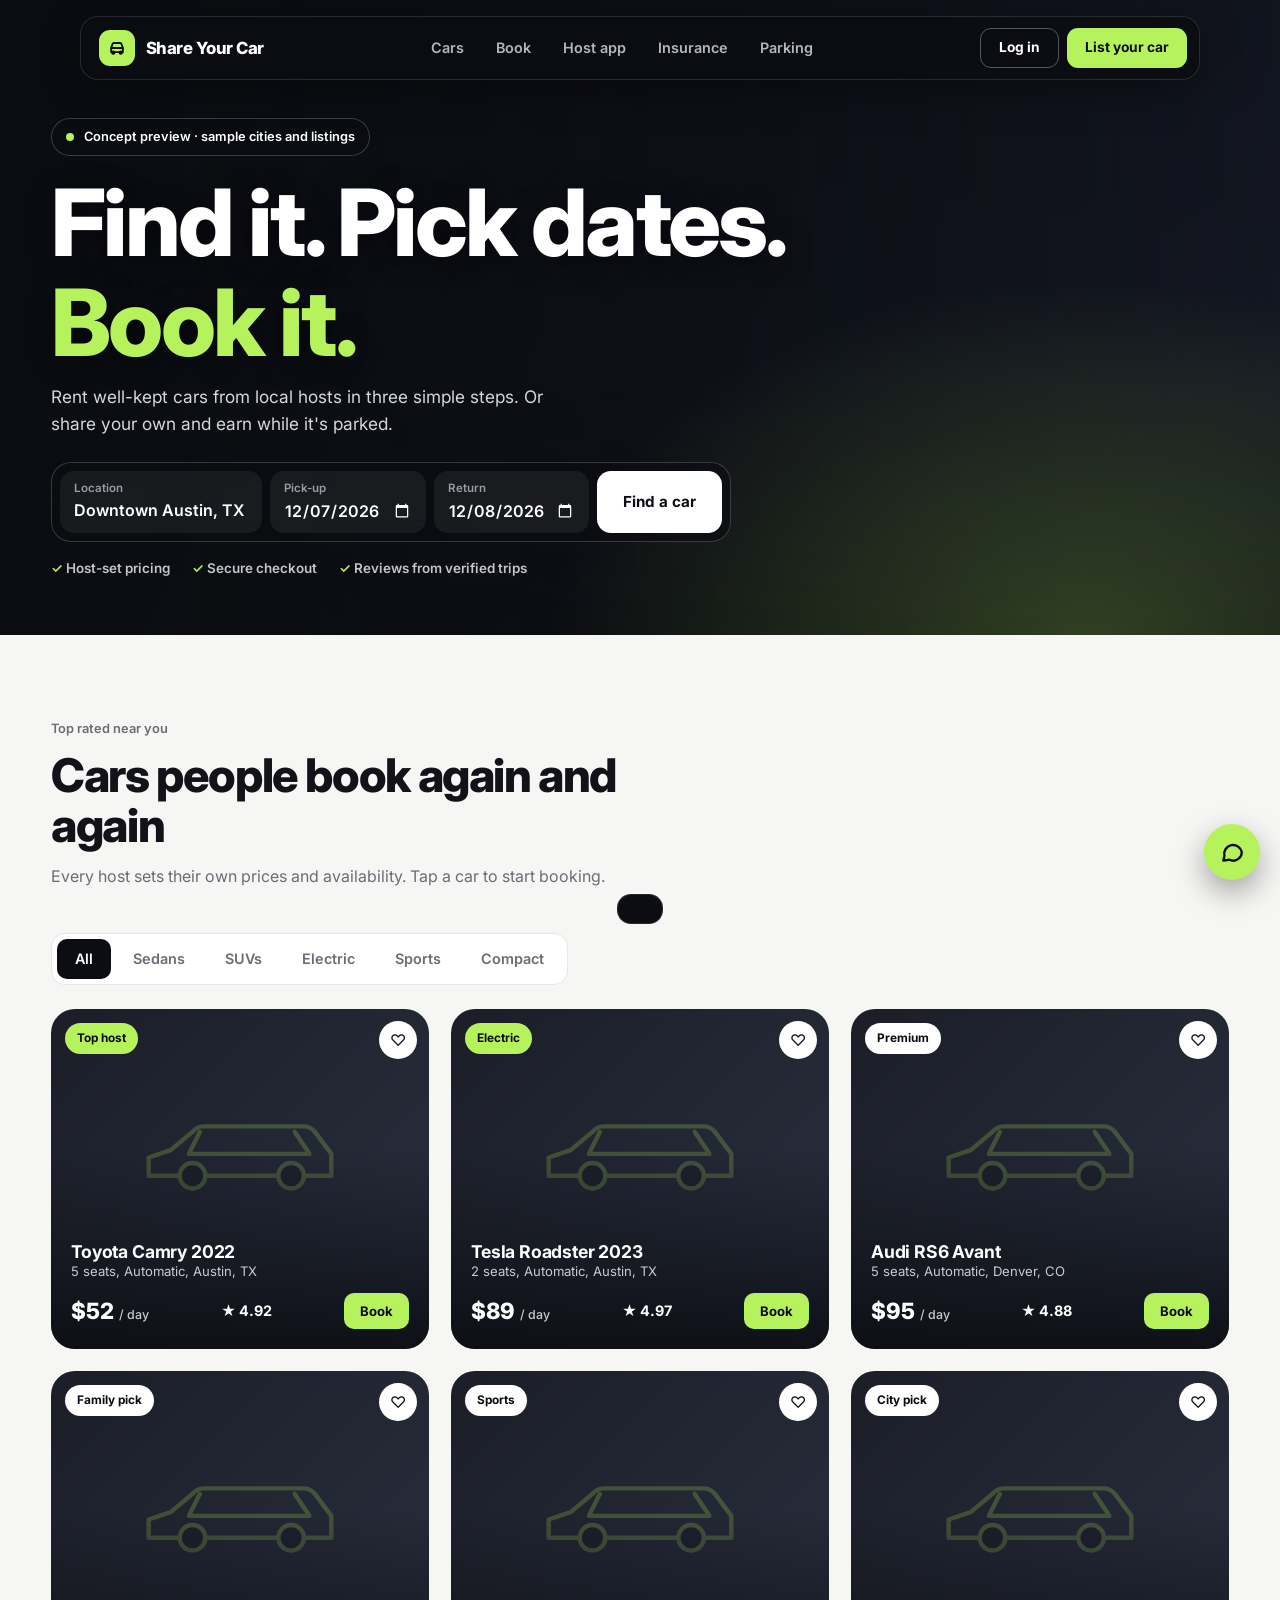
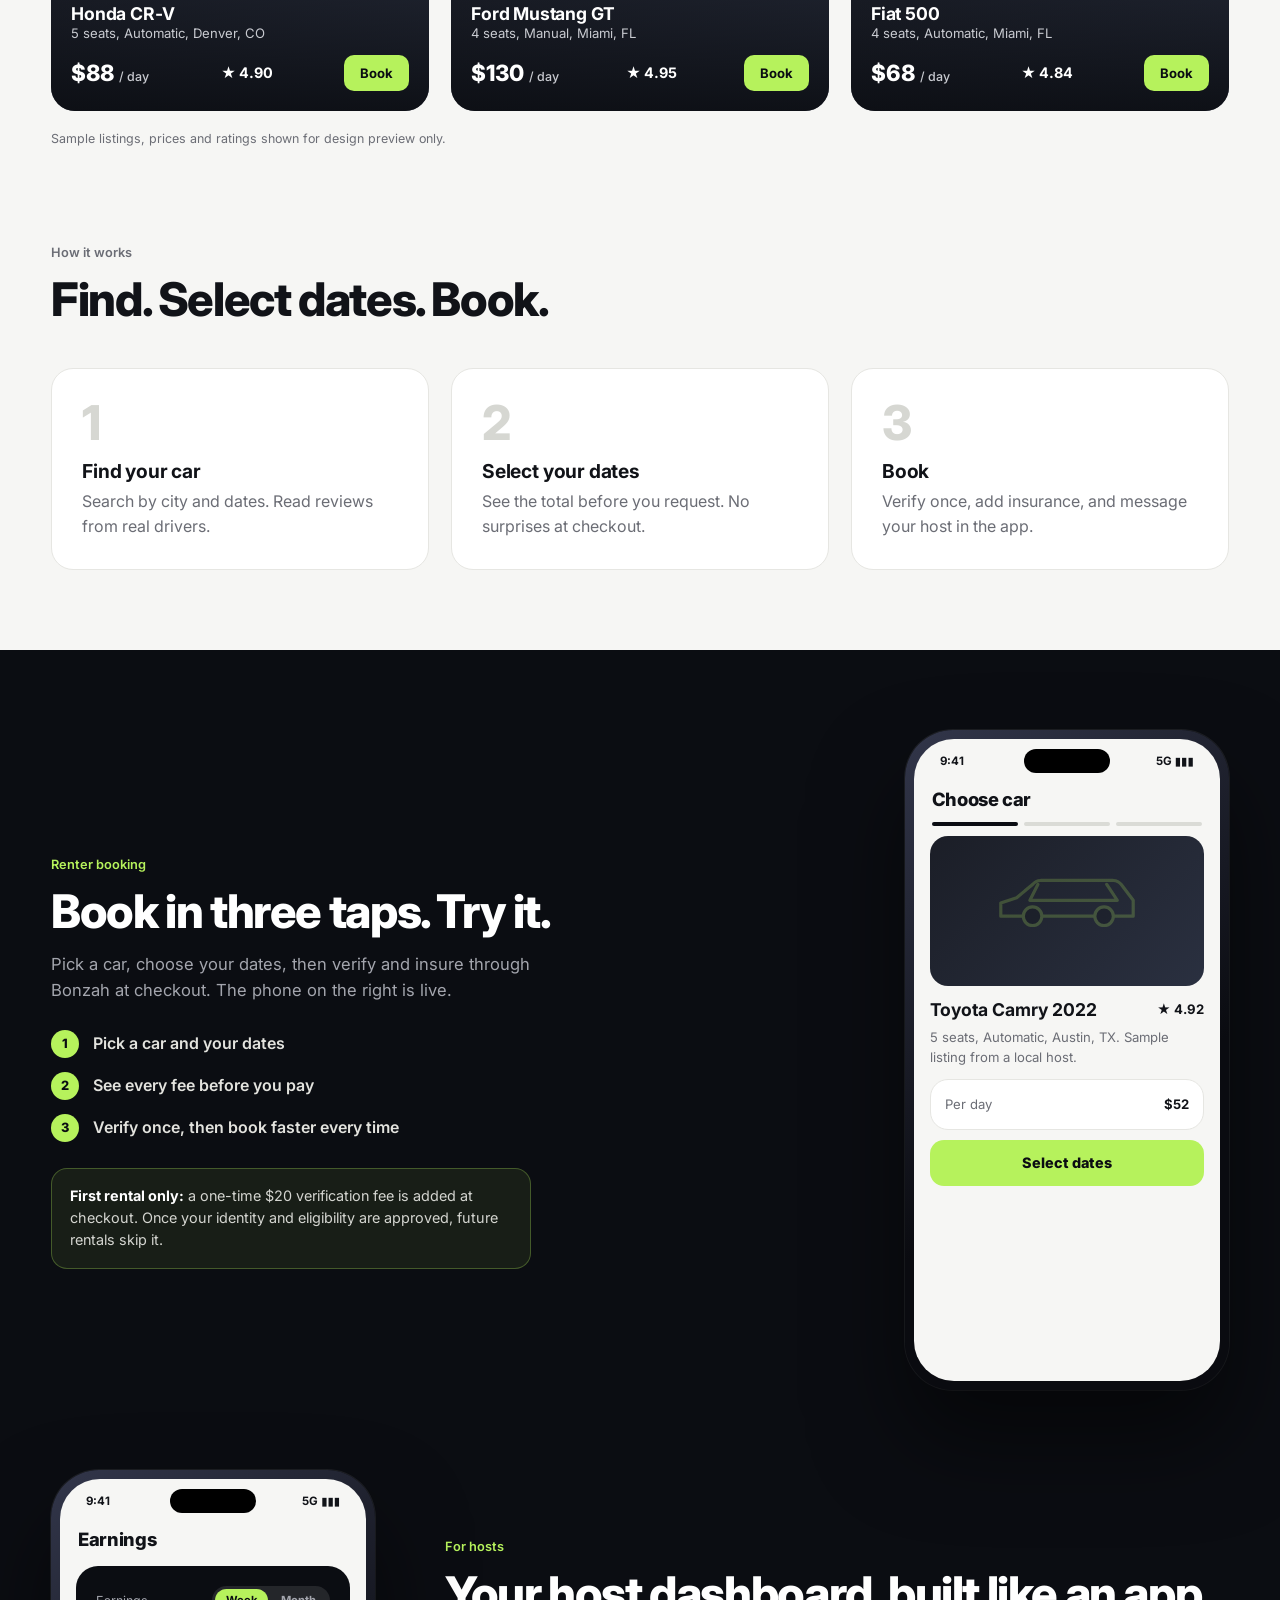
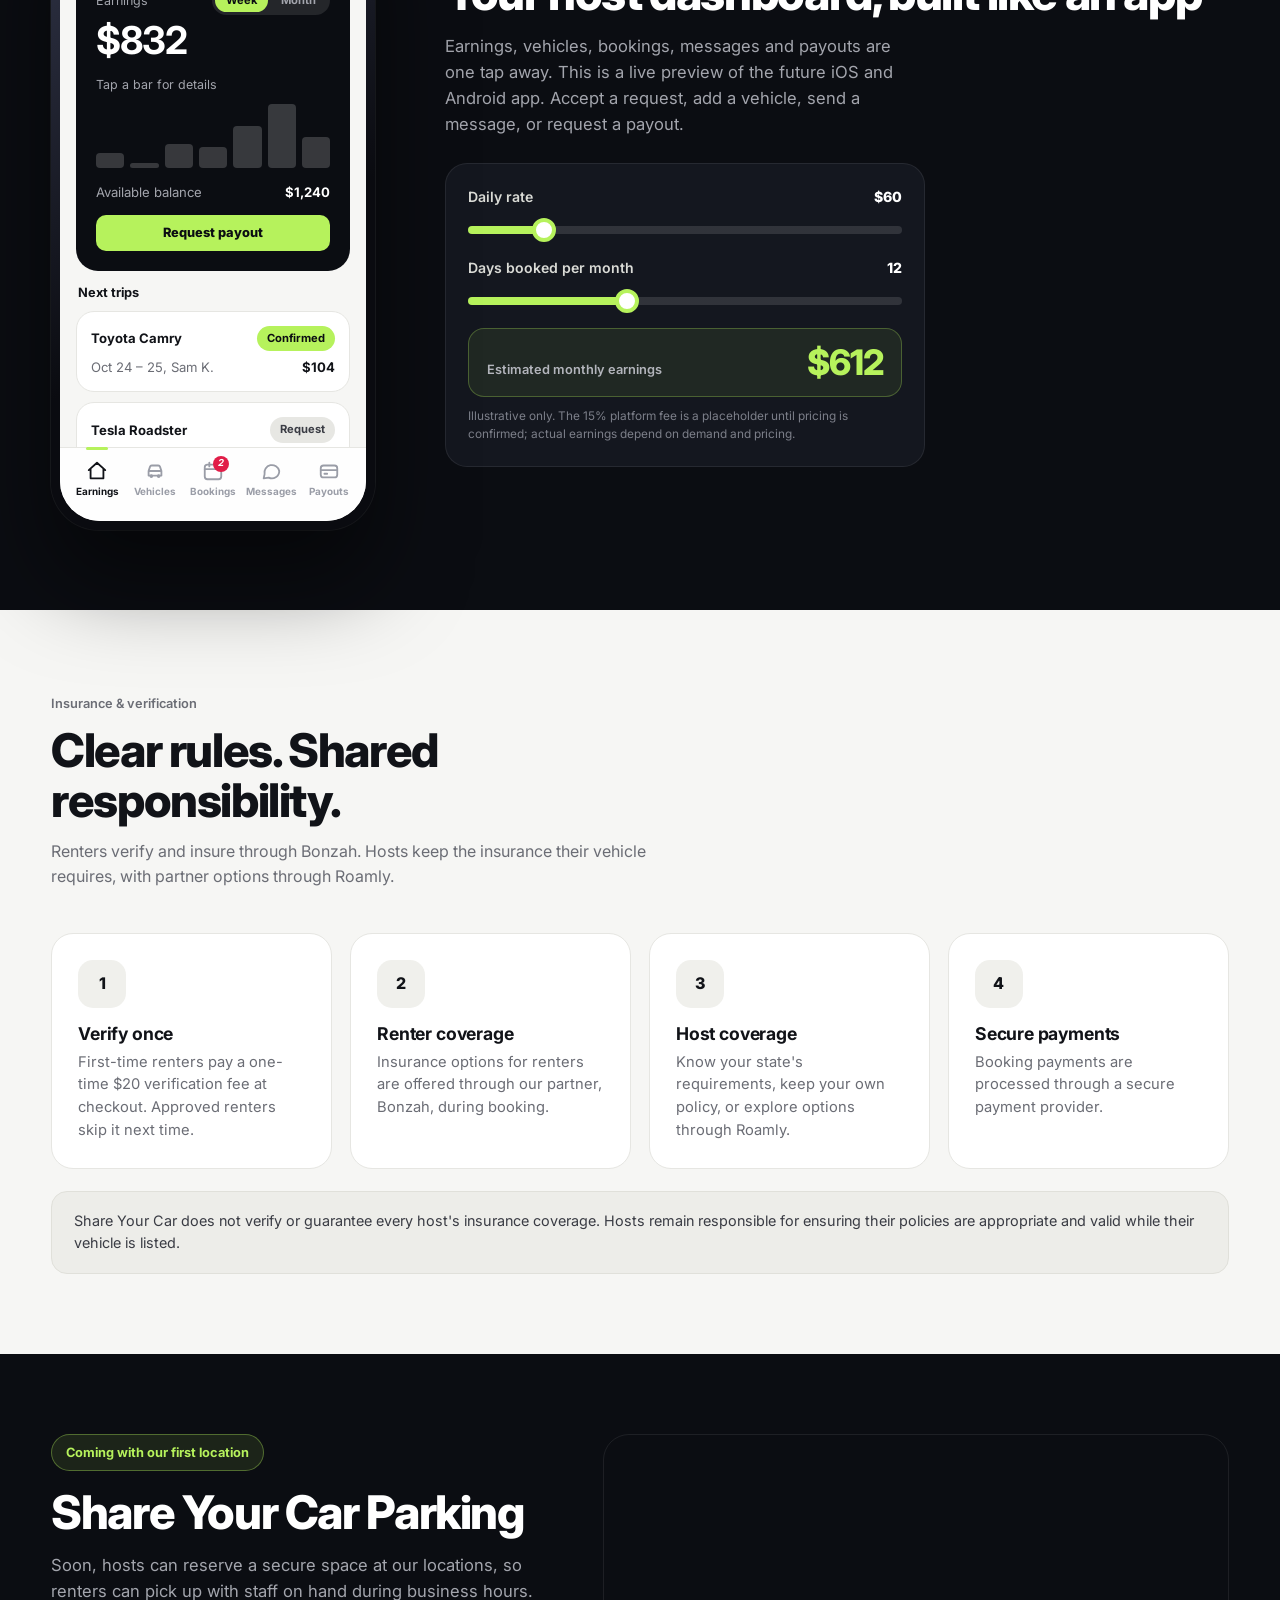
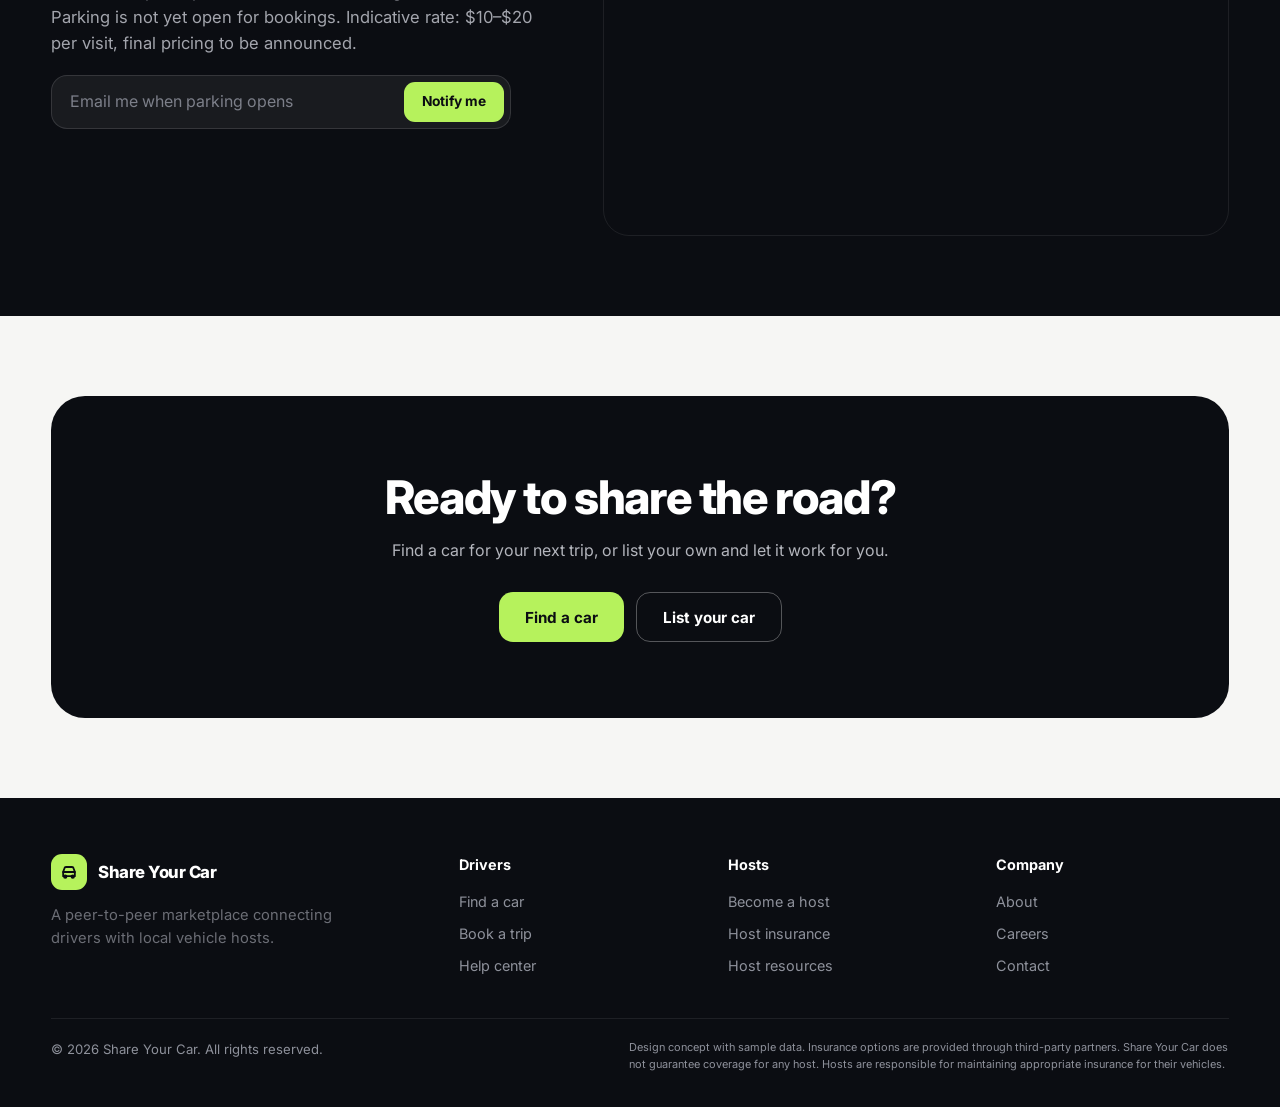
==== commit 1980ee57: "new file" ====
--- a/index.html
+++ b/index.html
@@ -15,7 +15,7 @@
 a{color:inherit;text-decoration:none}button,input{font:inherit;color:inherit}button{cursor:pointer;border:0;background:none}
 :focus-visible{outline:2px solid var(--lime);outline-offset:2px}
 h1,h2,h3{letter-spacing:-.03em;line-height:1.08}
-h1{font-size:clamp(2.4rem,5.5vw,4.2rem);font-weight:800}
+h1{font-size:clamp(2.6rem,7vw,5.2rem);font-weight:800}
 h2{font-size:clamp(1.9rem,4vw,2.9rem);font-weight:800}
 h3{font-size:1.1rem;font-weight:700;letter-spacing:-.01em}
 p{color:var(--muted)}
@@ -29,49 +29,59 @@
 .btn-lime{background:var(--lime);color:var(--ink)}.btn-lime:hover{background:#c8ff72}
 .btn-ghost{border:1px solid rgba(255,255,255,.3);color:#fff}.btn-ghost:hover{background:rgba(255,255,255,.1)}
 .btn-white{background:#fff;color:var(--ink)}.btn-white:hover{background:var(--lime)}
-.btn-sm{min-height:40px;padding:0 18px;font-size:.86rem;border-radius:11px}.btn-block{width:100%}
+.btn-sm{min-height:40px;padding:0 18px;font-size:.86rem;border-radius:11px}
+
+/* scroll reveal */
+.rv{opacity:0;transform:translateY(22px);transition:opacity .7s var(--ease),transform .7s var(--ease)}
+.rv.in{opacity:1;transform:none}
 
 /* nav */
 .nav{position:fixed;top:16px;left:50%;transform:translateX(-50%);z-index:100;width:min(1120px,94%);display:flex;justify-content:space-between;align-items:center;padding:11px 12px 11px 18px;border-radius:18px;background:rgba(11,13,18,.82);backdrop-filter:blur(20px);-webkit-backdrop-filter:blur(20px);border:1px solid rgba(255,255,255,.12);box-shadow:0 10px 40px rgba(0,0,0,.35);color:#fff}
 .logo{display:flex;align-items:center;gap:11px;font-weight:800;font-size:1.05rem;letter-spacing:-.03em;color:#fff}
-.logo-icon{width:36px;height:36px;border-radius:11px;background:var(--lime);color:var(--ink);display:grid;place-items:center}
+.logo-icon{width:36px;height:36px;border-radius:11px;background:var(--lime);color:var(--ink);display:grid;place-items:center;flex:0 0 36px}
 .nav-links{display:flex;gap:2px}
 .nav-links a{padding:9px 15px;border-radius:11px;font-size:.9rem;font-weight:600;color:rgba(255,255,255,.7);transition:.25s}
 .nav-links a:hover{color:#fff;background:rgba(255,255,255,.09)}
 .nav-cta{display:flex;gap:8px}
 
-/* hero (compact) */
-.hero{position:relative;padding:112px 0 44px;display:flex;align-items:center;color:#fff;background:var(--ink);overflow:hidden}
-.hero-bg{position:absolute;inset:0;background:url('https://images.unsplash.com/photo-1492144534655-ae79c964c9d7?auto=format&fit=crop&w=1800&q=80') center/cover;animation:zoom 18s ease-out both}
-.hero::before{content:"";position:absolute;inset:0;z-index:1;background:linear-gradient(90deg,rgba(11,13,18,.95) 8%,rgba(11,13,18,.55) 55%,rgba(11,13,18,.25)),linear-gradient(0deg,var(--ink),transparent 35%)}
+/* hero: compact, bolder */
+.hero{position:relative;padding:118px 0 56px;display:flex;align-items:center;color:#fff;background:linear-gradient(135deg,#0B0D12,#1B2030);overflow:hidden}
+.hero-bg{position:absolute;inset:0;background:url('https://images.unsplash.com/photo-1492144534655-ae79c964c9d7?auto=format&fit=crop&w=1800&q=80') center/cover;animation:zoom 18s ease-out both} /* HERO PHOTO: swap this URL for the client's chosen image */
+.hero::before{content:"";position:absolute;inset:0;z-index:1;background:radial-gradient(60% 80% at 85% 100%,rgba(182,242,92,.22),transparent 70%),linear-gradient(90deg,rgba(11,13,18,.97) 10%,rgba(11,13,18,.72) 50%,rgba(11,13,18,.38)),linear-gradient(0deg,var(--ink),transparent 40%)}
 @keyframes zoom{from{transform:scale(1.12)}to{transform:scale(1)}}
 .hero .wrap{position:relative;z-index:2}
 .tag{display:inline-flex;gap:10px;align-items:center;padding:8px 14px;border-radius:99px;border:1px solid rgba(255,255,255,.2);background:rgba(11,13,18,.4);font-size:.8rem;font-weight:600}
 .tag i{width:8px;height:8px;border-radius:50%;background:var(--lime);animation:pulse 2s infinite}
 @keyframes pulse{50%{box-shadow:0 0 0 7px rgba(182,242,92,0)}0%{box-shadow:0 0 0 0 rgba(182,242,92,.6)}}
-.hero h1{margin:16px 0 12px;max-width:760px}.hero h1 span{color:var(--lime)}
-.lead{font-size:1.05rem;color:#C9CBD1;max-width:500px}
-.search{margin-top:24px;display:grid;grid-template-columns:1.3fr 1fr 1fr auto;gap:8px;padding:8px;border-radius:20px;background:rgba(11,13,18,.6);backdrop-filter:blur(14px);border:1px solid rgba(255,255,255,.16);max-width:680px}
-.search div{display:flex;flex-direction:column;padding:9px 14px;border-radius:14px;background:rgba(255,255,255,.06)}
+.hero h1{margin:16px 0 12px;max-width:860px;font-size:clamp(2.8rem,8vw,5.8rem);text-shadow:0 4px 30px rgba(0,0,0,.45)}.hero h1 span{color:var(--lime)}
+.lead{font-size:1.08rem;color:#D5D7DC;max-width:520px}
+.search{margin-top:24px;display:grid;grid-template-columns:1.3fr 1fr 1fr auto;gap:8px;padding:8px;border-radius:20px;background:rgba(11,13,18,.66);backdrop-filter:blur(14px);-webkit-backdrop-filter:blur(14px);border:1px solid rgba(255,255,255,.18);max-width:680px}
+.search div{display:flex;flex-direction:column;padding:9px 14px;border-radius:14px;background:rgba(255,255,255,.06);min-width:0}
 .search div:focus-within{box-shadow:inset 0 0 0 1.5px var(--lime)}
 .search label{font-size:.72rem;font-weight:600;color:#9A9DA7}
 .search input{background:transparent;border:0;outline:0;font-weight:600;color:#fff;color-scheme:dark;width:100%}
-.hero-note{display:flex;gap:22px;margin-top:16px;flex-wrap:wrap;font-size:.84rem;color:#B3B5BC;font-weight:600}
+.hero-note{display:flex;gap:22px;margin-top:16px;flex-wrap:wrap;font-size:.84rem;color:#C3C5CB;font-weight:600}
 .hero-note span::before{content:"✓ ";color:var(--lime)}
+
+/* car silhouette fallback */
+.sil{position:absolute;left:50%;top:42%;transform:translate(-50%,-50%);width:58%;color:var(--lime);opacity:.22;pointer-events:none}
 
 /* cars */
 .tabs{display:inline-flex;gap:4px;padding:5px;background:#fff;border:1px solid var(--line);border-radius:14px;margin-bottom:24px;flex-wrap:wrap}
 .tabs button{padding:9px 18px;border-radius:10px;font-weight:600;font-size:.9rem;color:var(--muted);transition:.25s}
 .tabs button.on{background:var(--ink);color:#fff}
 .cars{display:grid;grid-template-columns:repeat(3,1fr);gap:22px}
-.car{position:relative;border-radius:24px;overflow:hidden;cursor:pointer;height:340px;background:#1B1E27;color:#fff;animation:up .5s var(--ease) both}
+.empty{grid-column:1/-1;padding:40px 20px;text-align:center;border-radius:22px;background:#fff;border:1px dashed var(--line);font-weight:600}
+.car{position:relative;border-radius:24px;overflow:hidden;cursor:pointer;height:340px;background:linear-gradient(135deg,#1B1E27,#2A3040);color:#fff;animation:up .5s var(--ease) both;transition:transform .4s var(--ease),box-shadow .4s}
+.car:hover{transform:translateY(-6px);box-shadow:0 24px 50px rgba(11,13,18,.25)}
 @keyframes up{from{opacity:0;transform:translateY(14px)}}
 .car img{position:absolute;inset:0;width:100%;height:100%;object-fit:cover;transition:transform .8s var(--ease)}
 .car:hover img{transform:scale(1.07)}
 .car::after{content:"";position:absolute;inset:0;background:linear-gradient(180deg,transparent 40%,rgba(11,13,18,.9))}
 .badge{position:absolute;top:14px;left:14px;z-index:2;padding:6px 12px;border-radius:99px;background:#fff;color:var(--ink);font-size:.74rem;font-weight:700}
 .badge.hl{background:var(--lime)}
-.heart{position:absolute;top:12px;right:12px;z-index:2;width:38px;height:38px;border-radius:50%;background:#fff;color:var(--ink);display:grid;place-items:center}
+.heart{position:absolute;top:12px;right:12px;z-index:2;width:38px;height:38px;border-radius:50%;background:#fff;color:var(--ink);display:grid;place-items:center;transition:transform .25s var(--ease)}
+.heart:active{transform:scale(.85)}
 .heart.on{color:#E11D48}
 .car-info{position:absolute;left:0;right:0;bottom:0;z-index:2;padding:20px}
 .car-info p{color:#C9CBD1;font-size:.82rem}
@@ -79,6 +89,7 @@
 .price{font-size:1.4rem;font-weight:800}.price small{font-size:.78rem;color:#C9CBD1;font-weight:500}
 .rate{font-weight:700;font-size:.9rem}
 .book-btn{padding:8px 16px;border-radius:10px;background:var(--lime);color:var(--ink);font-weight:700;font-size:.82rem}
+.sample{font-size:.78rem;color:var(--muted);margin-top:18px}
 
 /* steps */
 .steps{display:grid;grid-template-columns:repeat(3,1fr);gap:22px}
@@ -88,6 +99,7 @@
 
 /* split sections */
 .split{display:grid;grid-template-columns:1fr auto;gap:70px;align-items:center}
+.split.rev{grid-template-columns:auto 1fr}
 .split ul{list-style:none;display:grid;gap:14px;margin:26px 0}
 .split li{display:flex;gap:14px;align-items:center;font-weight:600;color:#E3E3DE}
 .split li span{flex:0 0 28px;height:28px;border-radius:50%;background:var(--lime);color:var(--ink);display:grid;place-items:center;font-weight:800;font-size:.8rem}
@@ -129,16 +141,15 @@
 .dot{position:absolute;top:0;right:22%;min-width:16px;height:16px;border-radius:50%;background:#E11D48;color:#fff;font-size:.6rem;display:grid;place-items:center}
 .hero-card{background:var(--ink);color:#fff;border-radius:22px;padding:20px;margin-bottom:12px}
 .hero-card p{color:#A3A5AD;font-size:.78rem}.hero-card strong{display:block;font-size:2.4rem;letter-spacing:-.04em;line-height:1.1;margin:4px 0 14px}
-.mini{display:flex;align-items:flex-end;gap:6px;height:40px;margin-bottom:14px}.mini i{flex:1;border-radius:4px;background:rgba(255,255,255,.18)}.mini i:last-child{background:var(--lime)}
-.quick{display:grid;grid-template-columns:repeat(3,1fr);gap:8px;margin-bottom:12px}
-.quick button{display:flex;flex-direction:column;align-items:center;gap:8px;background:#fff;border:1px solid var(--line);border-radius:14px;padding:12px 4px;font-size:.7rem;font-weight:700;transition:transform .25s var(--ease),border-color .25s}
-.quick button:hover{border-color:var(--ink)}
-.quick button:active{transform:scale(.97)}
-.qi{width:34px;height:34px;border-radius:11px;background:var(--ink);color:var(--lime);display:grid;place-items:center}
-.qi svg{width:18px;height:18px}
+.mini{display:flex;align-items:flex-end;gap:6px;height:64px;margin-bottom:14px}.mini i{flex:1;border-radius:4px;background:rgba(255,255,255,.18);cursor:pointer;transition:height .5s var(--ease),background .25s}.mini i.on{background:var(--lime)}
 .sec{font-size:.8rem;font-weight:700;margin:6px 2px 8px}
 .lrow{display:flex;align-items:center;gap:12px}
-.lrow img{width:62px;height:46px;border-radius:10px;object-fit:cover}.lrow div{flex:1;min-width:0}
+.lrow img,.lrow .ph{width:62px;height:46px;border-radius:10px;object-fit:cover;background:linear-gradient(135deg,#1B1E27,#2A3040);flex:0 0 62px;position:relative;overflow:hidden}
+.lrow .ph svg{position:absolute;left:50%;top:50%;transform:translate(-50%,-50%);width:70%;color:var(--lime);opacity:.5}
+.lrow>div:not(.ph){flex:1;min-width:0}
+.lrow .imgw{position:relative;width:62px;height:46px;flex:0 0 62px;border-radius:10px;overflow:hidden;background:linear-gradient(135deg,#1B1E27,#2A3040)}
+.lrow .imgw svg{position:absolute;left:50%;top:50%;transform:translate(-50%,-50%);width:70%;color:var(--lime);opacity:.5}
+.lrow .imgw img{position:absolute;inset:0;width:100%;height:100%}
 .sw{width:44px;height:26px;border-radius:99px;background:#CFCFCA;position:relative;transition:.3s;flex:0 0 44px}
 .sw::after{content:"";position:absolute;top:3px;left:3px;width:20px;height:20px;border-radius:50%;background:#fff;transition:transform .3s var(--ease)}
 .sw.on{background:var(--ink)}.sw.on::after{transform:translateX(18px);background:var(--lime)}
@@ -146,28 +157,21 @@
 .thread{display:flex;gap:10px;align-items:center;cursor:pointer}
 .av{width:38px;height:38px;border-radius:50%;background:var(--ink);color:var(--lime);display:grid;place-items:center;font-weight:800;font-size:.8rem;flex:0 0 38px}
 .chat{display:flex;flex-direction:column;gap:8px;min-height:240px}
-.bub{max-width:86%;padding:9px 12px;border-radius:14px 14px 14px 4px;background:#fff;border:1px solid var(--line);font-size:.8rem;animation:slide .3s}
+.bub{max-width:86%;padding:9px 12px;border-radius:14px 14px 14px 4px;background:#fff;border:1px solid var(--line);font-size:.8rem;animation:slide .3s;color:var(--text)}
 .bub.me{align-self:flex-end;background:var(--lime);border:0;border-radius:14px 14px 4px 14px;font-weight:600}
 .compose{display:flex;gap:8px;margin-top:10px}.compose input{flex:1;min-width:0;border:1px solid var(--line);border-radius:12px;padding:0 12px;height:40px;background:#fff;outline:0}.compose .abtn{width:64px;height:40px}
-.carimg{height:150px;border-radius:18px;object-fit:cover;width:100%;margin-bottom:10px}
+.carimgw{position:relative;height:150px;border-radius:18px;overflow:hidden;margin-bottom:10px;background:linear-gradient(135deg,#1B1E27,#2A3040)}
+.carimgw img{position:absolute;inset:0;width:100%;height:100%;object-fit:cover}
 .steps-dots{display:flex;gap:6px;padding:0 18px 6px}.steps-dots i{flex:1;height:4px;border-radius:4px;background:#DADBD6;transition:.3s}.steps-dots i.on{background:var(--ink)}
 .stepper{display:flex;align-items:center;gap:12px}.stepper button{width:32px;height:32px;border-radius:50%;background:#fff;border:1px solid var(--line);font-weight:800}
 .done{text-align:center;padding:30px 6px}.done .ok{width:64px;height:64px;margin:0 auto 14px;border-radius:50%;background:var(--lime);display:grid;place-items:center;font-size:1.8rem;font-weight:800;animation:pop .5s var(--ease)}
 @keyframes pop{from{transform:scale(.3)}}
-
-
-/* v2 */
-.hero .wrap>*{animation:up .8s var(--ease) both}
-.hero .wrap>*:nth-child(2){animation-delay:.1s}.hero .wrap>*:nth-child(3){animation-delay:.2s}.hero .wrap>*:nth-child(4){animation-delay:.3s}.hero .wrap>*:nth-child(5){animation-delay:.4s}.hero .wrap>*:nth-child(6){animation-delay:.5s}
-.feat{display:flex;gap:12px;margin-top:22px;overflow-x:auto;scroll-snap-type:x mandatory;padding-bottom:4px;scrollbar-width:none}.feat::-webkit-scrollbar{display:none}
-.fc{flex:0 0 180px;height:100px;border-radius:16px;overflow:hidden;position:relative;scroll-snap-align:start;cursor:pointer;background:#1B1E27;border:1px solid rgba(255,255,255,.15)}
-.fc img{width:100%;height:100%;object-fit:cover;transition:transform .6s var(--ease)}.fc:hover img{transform:scale(1.08)}
-.fc::after{content:"";position:absolute;inset:0;background:linear-gradient(180deg,transparent 45%,rgba(11,13,18,.85))}
-.fc span{position:absolute;left:10px;bottom:8px;z-index:2;font-weight:700;font-size:.78rem}
+.opt{display:flex;justify-content:space-between;align-items:center;gap:8px;width:100%;text-align:left;padding:10px 12px;border:1px solid var(--line);border-radius:12px;background:#fff;margin-bottom:6px;font-size:.8rem;transition:.25s}
+.opt small{display:block;color:var(--muted);font-size:.7rem}
+.opt.on{border-color:var(--ink);box-shadow:inset 0 0 0 1px var(--ink)}
+.field{width:100%;height:40px;border:1px solid var(--line);border-radius:10px;padding:0 12px;background:#fff;outline:0;margin-bottom:8px}
 .seg{display:flex;gap:2px;padding:3px;border-radius:99px;background:rgba(255,255,255,.1)}
 .seg button{padding:3px 11px;border-radius:99px;font-size:.7rem;font-weight:700;color:#A3A5AD}.seg button.on{background:var(--lime);color:var(--ink)}
-.mini{height:64px}.mini i{cursor:pointer;transition:height .5s var(--ease),background .25s}
-.mini i:last-child{background:rgba(255,255,255,.18)}.mini i.on{background:var(--lime)}
 .hero-card .rowx p{margin:0}
 
 /* trust */
@@ -197,10 +201,26 @@
 .toast{position:fixed;left:50%;bottom:24px;transform:translate(-50%,160%);background:var(--ink);color:#fff;padding:14px 22px;border-radius:14px;font-weight:600;font-size:.9rem;z-index:300;transition:transform .5s var(--ease);max-width:calc(100% - 32px);text-align:center;border:1px solid rgba(255,255,255,.12)}
 .toast.show{transform:translate(-50%,0)}
 
-@media(max-width:1024px){.split,.park{grid-template-columns:1fr}.split{justify-items:center;gap:50px}.split>div:first-child{justify-self:start;width:100%}.trust{grid-template-columns:1fr 1fr}.fg{grid-template-columns:1fr 1fr}.cars{grid-template-columns:1fr 1fr}}
-@media(max-width:768px){.section{padding:60px 0}.hero{padding:96px 0 32px}.nav-links{display:none}.search{grid-template-columns:1fr}.cars,.steps,.trust{grid-template-columns:1fr}.fg{grid-template-columns:1fr}.cta{padding:52px 22px}.notify{flex-direction:column}.car{height:300px}.feat{display:none}}
-@media(max-width:420px){.dev{width:100%;height:640px;border-radius:40px}.app{border-radius:32px}}
-@media(max-width:520px){.dev{width:100%;height:min(760px,calc(100svh - 20px));padding:0;border-radius:0;background:none;box-shadow:none}.dev::before{display:none}.island,.status{display:none}.app{border-radius:22px;border:1px solid rgba(255,255,255,.1)}}
+/* AI chat preview */
+.bot-fab{position:fixed;right:20px;bottom:calc(20px + env(safe-area-inset-bottom,0px));z-index:260;width:56px;height:56px;border-radius:50%;background:var(--lime);color:var(--ink);display:grid;place-items:center;box-shadow:0 12px 30px rgba(0,0,0,.35);transition:transform .25s var(--ease)}
+.bot-fab:hover{transform:scale(1.07)}.bot-fab:active{transform:scale(.94)}
+.bot-fab svg{width:26px;height:26px}
+.bot{position:fixed;right:20px;bottom:calc(88px + env(safe-area-inset-bottom,0px));width:min(350px,calc(100% - 32px));max-height:min(500px,72svh);display:none;flex-direction:column;background:var(--bg);border-radius:22px;box-shadow:0 30px 70px rgba(0,0,0,.4);border:1px solid var(--line);z-index:250;overflow:hidden;color:var(--text)}
+.bot.open{display:flex;animation:up .3s var(--ease)}
+.bot-h{display:flex;justify-content:space-between;align-items:center;padding:14px 16px;background:var(--ink);color:#fff}
+.bot-h b{font-size:.92rem;display:block}.bot-h small{color:var(--lime);font-size:.7rem;font-weight:600}
+.bot-h button{color:#fff;font-size:1.3rem;width:30px;height:30px}
+.bot-m{flex:1;overflow-y:auto;padding:14px;display:flex;flex-direction:column;gap:8px;min-height:180px}
+.bot-q{display:flex;flex-wrap:wrap;gap:6px;padding:0 14px 10px}
+.bot-q button{padding:7px 12px;border-radius:99px;border:1px solid var(--line);background:#fff;font-size:.74rem;font-weight:700;transition:.25s}
+.bot-q button:hover{border-color:var(--ink)}
+.bot form{display:flex;gap:8px;padding:10px 14px 14px;border-top:1px solid var(--line)}
+.bot form input{flex:1;min-width:0;border:1px solid var(--line);border-radius:12px;padding:0 12px;height:40px;background:#fff;outline:0}
+.bot form button{padding:0 16px;height:40px;border-radius:12px;background:var(--ink);color:var(--lime);font-weight:800;font-size:.82rem}
+
+@media(max-width:1024px){.split,.split.rev,.park{grid-template-columns:1fr}.split{justify-items:center;gap:50px}.split>div:not(.dev){justify-self:start;width:100%}.trust{grid-template-columns:1fr 1fr}.fg{grid-template-columns:1fr 1fr}.cars{grid-template-columns:1fr 1fr}}
+@media(max-width:768px){.section{padding:60px 0}.hero{padding:96px 0 38px}.nav-links{display:none}.search{grid-template-columns:1fr}.cars,.steps,.trust{grid-template-columns:1fr}.fg{grid-template-columns:1fr}.cta{padding:52px 22px}.notify{flex-direction:column}.car{height:300px}}
+@media(max-width:520px){.nav-cta .btn-ghost{display:none}.dev{width:100%;height:min(760px,calc(100svh - 20px));padding:0;border-radius:0;background:none;box-shadow:none}.dev::before{display:none}.island,.status{display:none}.app{border-radius:22px;border:1px solid rgba(255,255,255,.1)}}
 @media(prefers-reduced-motion:reduce){*{animation:none!important;transition:none!important;scroll-behavior:auto!important}}
 </style>
 </head>
@@ -215,8 +235,8 @@
 <section class="hero" id="top">
   <div class="hero-bg"></div>
   <div class="wrap">
-    <span class="tag"><i></i>Available in Austin, Denver and Miami</span>
-    <h1>Find it. Pick dates.<br><span>Drive it.</span></h1>
+    <span class="tag"><i></i>Concept preview · sample cities and listings</span>
+    <h1>Find it. Pick dates. <span>Book it.</span></h1>
     <p class="lead">Rent well-kept cars from local hosts in three simple steps. Or share your own and earn while it's parked.</p>
     <form class="search" id="search">
       <div><label for="hl">Location</label><input id="hl" value="Downtown Austin, TX" /></div>
@@ -225,15 +245,15 @@
       <button class="btn btn-white" type="submit">Find a car</button>
     </form>
     <div class="hero-note"><span>Host-set pricing</span><span>Secure checkout</span><span>Reviews from verified trips</span></div>
-    <div class="feat" id="feat"></div>
   </div>
 </section>
 
 <section class="section" id="cars">
   <div class="wrap">
     <div class="head"><span class="eyebrow">Top rated near you</span><h2>Cars people book again and again</h2><p>Every host sets their own prices and availability. Tap a car to start booking.</p></div>
-    <div class="tabs" id="tabs"><button class="on" data-f="all">All</button><button data-f="sedan">Sedans</button><button data-f="suv">SUVs</button><button data-f="truck">Trucks</button><button data-f="electric">Electric</button><button data-f="sports">Sports</button></div>
+    <div class="tabs" id="tabs"><button class="on" data-f="all">All</button><button data-f="sedan">Sedans</button><button data-f="suv">SUVs</button><button data-f="electric">Electric</button><button data-f="sports">Sports</button><button data-f="compact">Compact</button></div>
     <div class="cars" id="grid"></div>
+    <p class="sample">Sample listings, prices and ratings shown for design preview only.</p>
   </div>
 </section>
 
@@ -266,7 +286,7 @@
 
 <!-- HOST APP -->
 <section class="section dark" id="host" style="padding-top:0">
-  <div class="wrap split" style="grid-template-columns:auto 1fr">
+  <div class="wrap split rev">
     <div class="dev"><div class="island"></div>
       <div class="app" id="hostapp">
         <div class="status"><span>9:41</span><span>5G ▮▮▮</span></div>
@@ -275,8 +295,8 @@
           <div class="scr on" id="s-home">
             <div class="hero-card"><div class="rowx"><p>Earnings</p><div class="seg" id="seg"><button class="on" data-p="w">Week</button><button data-p="m">Month</button></div></div><strong id="earn">$0</strong><p id="barLbl" style="margin-bottom:10px">Tap a bar for details</p><div class="mini" id="mini"></div><div class="rowx" style="margin-bottom:12px"><span style="color:#A3A5AD">Available balance</span><b id="bal" style="color:#fff">$1,240</b></div><button class="abtn sm" id="payHome">Request payout</button></div>
             <div class="sec">Next trips</div>
-            <div class="card"><div class="rowx"><b>Toyota Camry</b><span class="chip">Confirmed</span></div><div class="rowx" style="margin-top:6px"><span>Oct 24 – 25, Sam K.</span><b>$104</b></div></div>
-            <div class="card"><div class="rowx"><b>Tesla Model Y</b><span class="chip g">Request</span></div><div class="rowx" style="margin-top:6px"><span>Oct 27 – 29, Priya N.</span><b>$267</b></div></div>
+            <div class="card thread" data-go="bookings"><div style="flex:1"><div class="rowx"><b>Toyota Camry</b><span class="chip">Confirmed</span></div><div class="rowx" style="margin-top:6px"><span>Oct 24 – 25, Sam K.</span><b>$104</b></div></div></div>
+            <div class="card thread" data-go="bookings"><div style="flex:1"><div class="rowx"><b>Tesla Roadster</b><span class="chip g">Request</span></div><div class="rowx" style="margin-top:6px"><span>Oct 27 – 29, Priya N.</span><b>$267</b></div></div></div>
           </div>
           <div class="scr" id="s-vehicles"></div>
           <div class="scr" id="s-bookings"></div>
@@ -296,12 +316,12 @@
     <div>
       <span class="eyebrow">For hosts</span>
       <h2 style="margin:10px 0 16px">Your host dashboard, built like an app</h2>
-      <p style="font-size:1.04rem;max-width:480px">Earnings, vehicles, bookings, messages and payouts are one tap away. This is a live preview of the future iOS and Android app. Accept a request, send a message, or request a payout.</p>
+      <p style="font-size:1.04rem;max-width:480px">Earnings, vehicles, bookings, messages and payouts are one tap away. This is a live preview of the future iOS and Android app. Accept a request, add a vehicle, send a message, or request a payout.</p>
       <div class="calc">
         <div class="sl"><div class="sl-top"><label for="rate">Daily rate</label><output id="rateOut">$60</output></div><input type="range" id="rate" min="25" max="250" step="5" value="60" /></div>
         <div class="sl"><div class="sl-top"><label for="days">Days booked per month</label><output id="daysOut">12</output></div><input type="range" id="days" min="2" max="30" value="12" /></div>
         <div class="out"><span>Estimated monthly earnings</span><strong id="earnOut">$612</strong></div>
-        <small>Illustrative only. Assumes a 15% platform fee; actual earnings depend on demand and pricing.</small>
+        <small>Illustrative only. The 15% platform fee is a placeholder until pricing is confirmed; actual earnings depend on demand and pricing.</small>
       </div>
     </div>
   </div>
@@ -345,54 +365,74 @@
       <div><h4>Hosts</h4><ul><li><a href="#host">Become a host</a></li><li><a href="#trust">Host insurance</a></li><li><a href="#">Host resources</a></li></ul></div>
       <div><h4>Company</h4><ul><li><a href="#">About</a></li><li><a href="#">Careers</a></li><li><a href="#">Contact</a></li></ul></div>
     </div>
-    <div class="fb2"><span>© 2026 Share Your Car. All rights reserved.</span><small>Insurance options are provided through third-party partners. Share Your Car does not guarantee coverage for any host. Hosts are responsible for maintaining appropriate insurance for their vehicles.</small></div>
+    <div class="fb2"><span>© 2026 Share Your Car. All rights reserved.</span><small>Design concept with sample data. Insurance options are provided through third-party partners. Share Your Car does not guarantee coverage for any host. Hosts are responsible for maintaining appropriate insurance for their vehicles.</small></div>
   </div>
 </footer>
+
+<!-- AI support chat preview -->
+<button class="bot-fab" id="botFab" aria-label="Open support chat"><svg viewBox="0 0 24 24" fill="none" stroke="currentColor" stroke-width="2.2" stroke-linecap="round" stroke-linejoin="round"><path d="M21 12a8 8 0 0 1-11.5 7.2L4 20l1-4.6A8 8 0 1 1 21 12z"/></svg></button>
+<div class="bot" id="bot" role="dialog" aria-label="Support assistant">
+  <div class="bot-h"><div><b>Support assistant</b><small>● Preview · 24/7 in the live version</small></div><button id="botX" aria-label="Close">×</button></div>
+  <div class="bot-m" id="botM"></div>
+  <div class="bot-q" id="botQ"></div>
+  <form id="botF"><input placeholder="Ask about bookings, insurance…" aria-label="Message" /><button type="submit">Send</button></form>
+</div>
 <div class="toast" id="toast" role="status" aria-live="polite"></div>
 
 <script>
 (function(){
 const $=(s,r=document)=>r.querySelector(s),$$=(s,r=document)=>[...r.querySelectorAll(s)];
 let tt;function toast(m){const e=$('#toast');e.textContent=m;e.classList.add('show');clearTimeout(tt);tt=setTimeout(()=>e.classList.remove('show'),2600)}
+const esc=s=>String(s).replace(/[<>&"]/g,'');
+const SIL='<svg class="sil" viewBox="0 0 120 50" fill="none" stroke="currentColor" stroke-width="2.4" stroke-linecap="round" stroke-linejoin="round"><path d="M10 38h100v-12l-9-12a8 8 0 0 0-6-3H40a8 8 0 0 0-6 3L22 24l-12 4z"/><path d="M38 14l-6 12h66l-8-12"/><circle cx="34" cy="38" r="7" fill="#0B0D12"/><circle cx="88" cy="38" r="7" fill="#0B0D12"/></svg>';
 const U=id=>`https://images.unsplash.com/${id}?auto=format&fit=crop&w=800&q=80`;
+
+/* CAR PHOTOS: one source of truth. The same photo (field i) is used in the grid,
+   the phone booking preview and the host Vehicles tab. Swap a URL here and every
+   place updates. Keep the label (n) matched to what the photo shows. */
 const cars=[
 {n:'Toyota Camry',y:2022,p:52,r:4.92,c:'sedan',l:'Austin, TX',s:5,t:'Automatic',b:'Top host',hl:1,i:U('photo-1621007947382-bb3c3994e3fb')},
-{n:'Tesla Model Y',y:2023,p:89,r:4.97,c:'electric suv',l:'Austin, TX',s:5,t:'Automatic',b:'Electric',hl:1,i:U('photo-1617788138017-80ad40651399')},
-{n:'Ford F-150',y:2022,p:95,r:4.88,c:'truck',l:'Denver, CO',s:5,t:'Automatic',b:'Work truck',i:U('photo-1606664515524-ed2f786a0bd6')},
-{n:'Jeep Wrangler',y:2021,p:88,r:4.90,c:'suv',l:'Denver, CO',s:4,t:'Automatic',b:'Adventure',i:U('photo-1519641471654-76ce0107ad1b')},
-{n:'Ford Mustang GT',y:2022,p:130,r:4.95,c:'sports',l:'Miami, FL',s:4,t:'Manual',b:'Sports',i:U('photo-1494905998402-395d579af36f')},
-{n:'Honda CR-V',y:2023,p:68,r:4.84,c:'suv',l:'Miami, FL',s:5,t:'Automatic',b:'Family pick',i:U('photo-1549317661-bd32c8ce0db2')}];
+{n:'Tesla Roadster',y:2023,p:89,r:4.97,c:'electric sports',l:'Austin, TX',s:2,t:'Automatic',b:'Electric',hl:1,i:U('photo-1617788138017-80ad40651399')},
+{n:'Audi RS6 Avant',y:'',p:95,r:4.88,c:'sports',l:'Denver, CO',s:5,t:'Automatic',b:'Premium',i:U('photo-1606664515524-ed2f786a0bd6')},
+{n:'Honda CR-V',y:'',p:88,r:4.90,c:'suv',l:'Denver, CO',s:5,t:'Automatic',b:'Family pick',i:U('photo-1519641471654-76ce0107ad1b')},
+{n:'Ford Mustang GT',y:'',p:130,r:4.95,c:'sports',l:'Miami, FL',s:4,t:'Manual',b:'Sports',i:U('photo-1494905998402-395d579af36f')},
+{n:'Fiat 500',y:'',p:68,r:4.84,c:'compact',l:'Miami, FL',s:4,t:'Automatic',b:'City pick',i:U('photo-1549317661-bd32c8ce0db2')}];
+const title=c=>c.n+(c.y?' '+c.y:'');
+const INS=[{n:'Basic',d:'Essential protection',p:12},{n:'Standard',d:'Recommended',p:19},{n:'Premium',d:'Lowest deductible',p:27}];
 
 /* car grid */
 let city='',curF='all';
 function render(f){curF=f;
-  $('#grid').innerHTML=cars.map((c,k)=>({c,k})).filter(o=>(f==='all'||o.c.c.split(' ').includes(f))&&(!city||o.c.l.toLowerCase().includes(city))).map(({c,k})=>`
-  <article class="car" data-k="${k}"><img src="${c.i}" alt="${c.n}" loading="lazy"><span class="badge ${c.hl?'hl':''}">${c.b}</span><button class="heart" aria-label="Save">♡</button>
-  <div class="car-info"><h3>${c.n} ${c.y}</h3><p>${c.s} seats, ${c.t}, ${c.l}</p><div class="row"><div class="price">$${c.p} <small>/ day</small></div><span class="rate">★ ${c.r.toFixed(2)}</span><span class="book-btn">Book</span></div></div></article>`).join('');
+  const list=cars.map((c,k)=>({c,k})).filter(o=>(f==='all'||o.c.c.split(' ').includes(f))&&(!city||o.c.l.toLowerCase().includes(city)));
+  $('#grid').innerHTML=list.length?list.map(({c,k})=>`
+  <article class="car" data-k="${k}">${SIL}<img src="${c.i}" alt="${esc(title(c))}" loading="lazy"><span class="badge ${c.hl?'hl':''}">${c.b}</span><button class="heart" aria-label="Save">♡</button>
+  <div class="car-info"><h3>${title(c)}</h3><p>${c.s} seats, ${c.t}, ${c.l}</p><div class="row"><div class="price">$${c.p} <small>/ day</small></div><span class="rate">★ ${c.r.toFixed(2)}</span><span class="book-btn">Book</span></div></div></article>`).join(''):'<div class="empty">No sample cars match that filter here yet. Try another type or city.</div>';
 }
 render('all');
-$('#feat').innerHTML=cars.map((c,k)=>`<div class="fc" data-k="${k}"><img src="${c.i}" alt="${c.n}"><span>${c.n} · $${c.p}/day</span></div>`).join('');
-$('#feat').onclick=e=>{const c=e.target.closest('.fc');if(c){st.car=+c.dataset.k;st.step=1;drawRent();$('#book').scrollIntoView({behavior:'smooth'})}};
+function pick(k){st.car=k;st.step=1;drawRent();$('#book').scrollIntoView({behavior:'smooth'})}
 document.addEventListener('error',e=>{if(e.target.tagName==='IMG')e.target.style.visibility='hidden'},true);
 $('#tabs').onclick=e=>{const b=e.target.closest('button');if(!b)return;$$('#tabs button').forEach(x=>x.classList.toggle('on',x===b));render(b.dataset.f)};
 $('#grid').onclick=e=>{
   const h=e.target.closest('.heart');
   if(h){h.classList.toggle('on');h.textContent=h.classList.contains('on')?'♥':'♡';toast(h.classList.contains('on')?'Saved to favorites':'Removed');return}
-  const c=e.target.closest('.car');if(c){st.car=+c.dataset.k;st.step=1;drawRent();$('#book').scrollIntoView({behavior:'smooth'})}
+  const c=e.target.closest('.car');if(c)pick(+c.dataset.k)
 };
 
 /* renter flow */
-const st={car:0,step:1,days:2,seen:false,start:new Date(Date.now()+864e5)};
+const st={car:0,step:1,days:2,seen:false,ins:1,start:new Date(Date.now()+864e5)};
 const fmt=n=>new Date(st.start.getTime()+n*864e5).toLocaleDateString('en-US',{weekday:'short',month:'short',day:'numeric'});
 function setDates(){const a=new Date($('#hs').value+'T00:00'),z=new Date($('#he').value+'T00:00');if(isNaN(a)||isNaN(z))return;st.start=a;st.days=Math.min(14,Math.max(1,Math.round((z-a)/864e5)));st.step=1;drawRent()}
 function drawRent(){
-  const c=cars[st.car],sub=c.p*st.days,fee=st.seen?0:20,tot=sub+fee,S=st.step;
-  const head=`<div class="status"><span>9:41</span><span>5G ▮▮▮</span></div><div class="bar">${S>1&&S<4?'<button class="back" data-rb>‹</button>':''}<h4>${['','Choose car','Select dates','Verify & pay','Booked'][S]}</h4></div>${S<4?`<div class="steps-dots">${[1,2,3].map(n=>`<i class="${n<=S?'on':''}"></i>`).join('')}</div>`:''}`;
+  const c=cars[st.car],sub=c.p*st.days,fee=st.seen?0:20,I=INS[st.ins],insc=I.p*st.days,tot=sub+fee+insc,S=st.step;
+  const head=`<div class="status"><span>9:41</span><span>5G ▮▮▮</span></div><div class="bar">${S>1&&S<4?'<button class="back" data-rb aria-label="Back">‹</button>':''}<h4>${['','Choose car','Select dates','Verify & book','Booked'][S]}</h4></div>${S<4?`<div class="steps-dots">${[1,2,3].map(n=>`<i class="${n<=S?'on':''}"></i>`).join('')}</div>`:''}`;
   let body='';
-  if(S===1)body=`<img class="carimg" src="${c.i}" alt="${c.n}"><div class="rowx"><b style="font-size:1.1rem">${c.n} ${c.y}</b><b>★ ${c.r.toFixed(2)}</b></div><p style="font-size:.82rem;margin:4px 0 12px">${c.s} seats, ${c.t}, ${c.l}. Hosted by Jordan R.</p><div class="card"><div class="rowx"><span>Per day</span><b>$${c.p}</b></div></div><button class="abtn" data-rn>Select dates</button>`;
+  if(S===1)body=`<div class="carimgw">${SIL}<img src="${c.i}" alt="${esc(title(c))}"></div><div class="rowx"><b style="font-size:1.1rem">${title(c)}</b><b>★ ${c.r.toFixed(2)}</b></div><p style="font-size:.82rem;margin:4px 0 12px">${c.s} seats, ${c.t}, ${c.l}. Sample listing from a local host.</p><div class="card"><div class="rowx"><span>Per day</span><b>$${c.p}</b></div></div><button class="abtn" data-rn>Select dates</button>`;
   if(S===2)body=`<div class="card"><div class="rowx"><span>Pick-up</span><b>${fmt(0)}</b></div><div class="rowx" style="margin-top:8px"><span>Return</span><b>${fmt(st.days)}</b></div></div><div class="card"><div class="rowx"><span>Trip length</span><div class="stepper"><button data-d="-1" aria-label="Fewer days">−</button><b>${st.days} days</b><button data-d="1" aria-label="More days">+</button></div></div></div><div class="card"><div class="rowx"><span>$${c.p} × ${st.days} days</span><b>$${sub}</b></div></div><button class="abtn" data-rn>Continue</button>`;
-  if(S===3)body=`<div class="card"><div class="rowx"><span>$${c.p} × ${st.days} days</span><b>$${sub}</b></div>${fee?'<div class="rowx" style="margin-top:8px"><span>One-time verification (Bonzah)</span><b>$20</b></div>':'<div class="rowx" style="margin-top:8px"><span>Verification</span><span class="chip">Approved</span></div>'}<div class="rowx" style="margin-top:8px"><span>Bonzah insurance</span><b>Quoted next</b></div><div class="rowx" style="margin-top:10px;padding-top:10px;border-top:1px solid var(--line)"><span>Total today</span><b style="font-size:1.05rem">$${tot}</b></div></div><div class="card"><div class="rowx"><span>I've rented here before</span><button class="sw ${st.seen?'on':''}" data-seen aria-label="Returning renter"></button></div></div><p style="font-size:.74rem;margin-bottom:10px">Verification is a one-time step. Once approved, future rentals skip the fee.</p><button class="abtn dk" data-rn>Request to book</button>`;
-  if(S===4)body=`<div class="done"><div class="ok">✓</div><h3 style="font-size:1.3rem;margin-bottom:6px">Request sent</h3><p style="font-size:.85rem;margin-bottom:18px">${c.n}, ${st.days} days, $${tot}. Your host will reply in the app.</p><button class="abtn ln" data-rr>Book another car</button></div>`;
+  if(S===3)body=`<div class="card"><div class="rowx"><span>$${c.p} × ${st.days} days</span><b>$${sub}</b></div><div class="rowx" style="margin-top:8px"><span>Identity check (Bonzah)</span>${fee?'<b>$20 one-time</b>':'<span class="chip">Approved</span>'}</div></div>
+  <div class="sec">Bonzah insurance <span style="font-weight:500;color:var(--muted)">· sample quotes</span></div>${INS.map((o,i)=>`<button class="opt ${i===st.ins?'on':''}" data-ins="${i}"><span><b>${o.n}</b><small>${o.d}</small></span><b>$${o.p}/day</b></button>`).join('')}
+  <div class="card" style="margin-top:6px"><div class="rowx"><span>Insurance, ${st.days} days</span><b>$${insc}</b></div><div class="rowx" style="margin-top:10px;padding-top:10px;border-top:1px solid var(--line)"><span>Total today</span><b style="font-size:1.05rem">$${tot}</b></div></div>
+  <div class="card"><div class="rowx"><span>I've rented here before</span><button class="sw ${st.seen?'on':''}" data-seen aria-label="Returning renter"></button></div></div><p style="font-size:.74rem;margin-bottom:10px">Verification is a one-time step. Once approved, future rentals skip the fee. Final insurance quote is confirmed by Bonzah.</p><button class="abtn dk" data-rn>Request to book</button>`;
+  if(S===4)body=`<div class="done"><div class="ok">✓</div><h3 style="font-size:1.3rem;margin-bottom:6px">Request sent</h3><p style="font-size:.85rem;margin-bottom:18px">${title(c)}, ${st.days} days, $${tot} incl. ${I.n} insurance. Your host will reply in the app.</p><button class="abtn ln" data-rr>Book another car</button></div>`;
   $('#rent').innerHTML=head+`<div class="view"><div class="scr on">${body}</div></div>`;
 }
 $('#rent').onclick=e=>{
@@ -401,14 +441,17 @@
   else if('rb'in t.dataset){st.step--;drawRent()}
   else if('rr'in t.dataset){st.step=1;drawRent()}
   else if('seen'in t.dataset){st.seen=!st.seen;drawRent()}
+  else if('ins'in t.dataset){st.ins=+t.dataset.ins;drawRent()}
   else if(t.dataset.d){st.days=Math.min(14,Math.max(1,st.days+ +t.dataset.d));drawRent()}
 };
 drawRent();
 
 /* host app */
-const H={bal:1240,reqs:[{id:0,car:'Tesla Model Y',who:'Priya N.',d:'Oct 27 – 29',a:267,s:'new'},{id:1,car:'Jeep Wrangler',who:'Marcus T.',d:'Nov 2 – 3',a:176,s:'new'}],
-  live:[1,1,0],hist:[['Oct 12',480],['Sep 28',360],['Sep 9',410]],paid:false,
-  th:[{n:'Priya N.',m:['Hi! Is the Model Y still free Oct 27?','Yes, I can have it ready by 10.']},{n:'Sam K.',m:['Where do I pick up the Camry?']}]};
+const H={bal:1240,adding:false,
+  veh:cars.slice(0,3).map((c,i)=>({n:title(c),loc:c.l,p:c.p,i:c.i,on:i<2?1:0})),
+  reqs:[{id:0,car:'Tesla Roadster',who:'Priya N.',d:'Oct 27 – 29',a:267,s:'new'},{id:1,car:'Audi RS6 Avant',who:'Marcus T.',d:'Nov 2 – 3',a:190,s:'new'}],
+  hist:[['Oct 12',480],['Sep 28',360],['Sep 9',410]],paid:false,
+  th:[{n:'Priya N.',m:['Hi! Is the Roadster still free Oct 27?','Yes, I can have it ready by 10.']},{n:'Sam K.',m:['Where do I pick up the Camry?']}]};
 const titles={home:'Earnings',vehicles:'Vehicles',bookings:'Bookings',messages:'Messages',payouts:'Payouts',chat:'Chat'};
 let cur='home',chatI=0;
 function go(v){
@@ -418,10 +461,11 @@
   $('#hview').scrollTop=0;if(v==='home')chart();
 }
 function drawHost(){
-  $('#s-vehicles').innerHTML=cars.slice(0,3).map((c,i)=>`<div class="card lrow"><img src="${c.i}" alt=""><div><b>${c.n} ${c.y}</b><p style="font-size:.76rem">${c.l}, $${c.p}/day</p></div><button class="sw ${H.live[i]?'on':''}" data-sw="${i}" aria-label="Toggle listing"></button></div>`).join('')+'<button class="abtn ln" data-toast2="Add vehicle opens here">+ Add vehicle</button>';
-  $('#s-bookings').innerHTML=H.reqs.map(r=>`<div class="card"><div class="rowx"><b>${r.car}</b><span class="chip ${r.s==='new'?'g':r.s==='no'?'g':''}">${r.s==='new'?'Request':r.s==='ok'?'Confirmed':'Declined'}</span></div><div class="rowx" style="margin-top:6px"><span>${r.d}, ${r.who}</span><b>$${r.a}</b></div>${r.s==='new'?`<div class="acts"><button class="abtn sm ln" data-rq="no" data-id="${r.id}">Decline</button><button class="abtn sm" data-rq="ok" data-id="${r.id}">Accept</button></div>`:''}</div>`).join('');
+  $('#s-vehicles').innerHTML=H.veh.map((v,i)=>`<div class="card lrow"><div class="imgw">${SIL}${v.i?`<img src="${v.i}" alt="">`:''}</div><div><b>${esc(v.n)}</b><p style="font-size:.76rem">${esc(v.loc)}, $${v.p}/day</p></div><button class="sw ${v.on?'on':''}" data-sw="${i}" aria-label="Toggle listing"></button></div>`).join('')+
+   (H.adding?`<div class="card"><b>New vehicle</b><input class="field" id="vn" placeholder="Make, model, year" style="margin-top:10px" aria-label="Vehicle name"><input class="field" id="vp" type="number" min="1" placeholder="Daily rate ($)" aria-label="Daily rate"><div class="acts"><button class="abtn sm ln" data-vc>Cancel</button><button class="abtn sm" data-vs>Save</button></div></div>`:'<button class="abtn ln" data-va>+ Add vehicle</button>');
+  $('#s-bookings').innerHTML=H.reqs.map(r=>`<div class="card"><div class="rowx"><b>${r.car}</b><span class="chip ${r.s==='new'||r.s==='no'?'g':''}">${r.s==='new'?'Request':r.s==='ok'?'Confirmed':'Declined'}</span></div><div class="rowx" style="margin-top:6px"><span>${r.d}, ${r.who}</span><b>$${r.a}</b></div>${r.s==='new'?`<div class="acts"><button class="abtn sm ln" data-rq="no" data-id="${r.id}">Decline</button><button class="abtn sm" data-rq="ok" data-id="${r.id}">Accept</button></div>`:''}</div>`).join('');
   const n=H.reqs.filter(r=>r.s==='new').length;$('#dotB').textContent=n;$('#dotB').style.display=n?'grid':'none';
-  $('#s-messages').innerHTML=H.th.map((t,i)=>`<div class="card thread" data-th="${i}"><div class="av">${t.n[0]}</div><div style="flex:1;min-width:0"><b>${t.n}</b><p style="font-size:.76rem;white-space:nowrap;overflow:hidden;text-overflow:ellipsis">${t.m[t.m.length-1]}</p></div></div>`).join('');
+  $('#s-messages').innerHTML=H.th.map((t,i)=>`<div class="card thread" data-th="${i}"><div class="av">${t.n[0]}</div><div style="flex:1;min-width:0"><b>${t.n}</b><p style="font-size:.76rem;white-space:nowrap;overflow:hidden;text-overflow:ellipsis">${t.m[t.m.length-1].txt||t.m[t.m.length-1]}</p></div></div>`).join('');
   $('#s-payouts').innerHTML=`<div class="hero-card"><p>Available balance</p><strong>$${H.bal.toLocaleString('en-US')}</strong><button class="abtn sm" data-pay ${H.paid?'disabled':''}>${H.paid?'Payout requested':'Request payout'}</button></div><div class="sec">History</div>`+H.hist.map(h=>`<div class="card rowx"><span>${h[0]}</span><b>$${h[1]}</b><span class="chip">Paid</span></div>`).join('');
   $('#bal').textContent='$'+H.bal.toLocaleString('en-US');$('#payHome').textContent=H.paid?'Payout requested':'Request payout';$('#payHome').disabled=H.paid;
 }
@@ -433,12 +477,14 @@
   const g=e.target.closest('[data-go]');if(g){go(g.dataset.go);return}
   if(e.target.closest('#hback')){go('messages');return}
   if(e.target.closest('#payHome')||e.target.closest('[data-pay]')){pay();return}
-  const sw=e.target.closest('[data-sw]');if(sw){const i=+sw.dataset.sw;H.live[i]=H.live[i]?0:1;drawHost();toast(H.live[i]?'Listing is live':'Listing paused');return}
+  const sw=e.target.closest('[data-sw]');if(sw){const v=H.veh[+sw.dataset.sw];v.on=v.on?0:1;drawHost();toast(v.on?'Listing is live':'Listing paused');return}
+  if(e.target.closest('[data-va]')){H.adding=true;drawHost();return}
+  if(e.target.closest('[data-vc]')){H.adding=false;drawHost();return}
+  if(e.target.closest('[data-vs]')){const n=esc($('#vn').value.trim()),p=Math.round(+$('#vp').value);if(!n||!(p>0)){toast('Add a name and daily rate');return}H.veh.push({n,loc:'Your location',p,i:'',on:1});H.adding=false;drawHost();toast('Vehicle added and live');return}
   const rq=e.target.closest('[data-rq]');if(rq){H.reqs[+rq.dataset.id].s=rq.dataset.rq;drawHost();toast(rq.dataset.rq==='ok'?'Booking confirmed':'Request declined');return}
-  const th=e.target.closest('[data-th]');if(th){chatI=+th.dataset.th;drawChat();go('chat');return}
-  const t2=e.target.closest('[data-toast2]');if(t2)toast(t2.dataset.toast2);
+  const th=e.target.closest('[data-th]');if(th){chatI=+th.dataset.th;drawChat();go('chat')}
 };
-$('#compose').onsubmit=e=>{e.preventDefault();const i=e.target.querySelector('input');if(!i.value.trim())return;H.th[chatI].m.push({txt:i.value.replace(/[<>&]/g,''),me:1});i.value='';drawChat();drawHost();const c=$('#hview');c.scrollTop=c.scrollHeight};
+$('#compose').onsubmit=e=>{e.preventDefault();const i=e.target.querySelector('input');if(!i.value.trim())return;H.th[chatI].m.push({txt:esc(i.value),me:1});i.value='';drawChat();drawHost();const c=$('#hview');c.scrollTop=c.scrollHeight};
 const E={w:[['Mon',64],['Tue',0],['Wed',104],['Thu',89],['Fri',178],['Sat',267],['Sun',130]],m:[['Week 1',420],['Week 2',560],['Week 3',480],['Week 4',612]]};let per='w';
 function count(el,to){const f=+el.dataset.v||0;el.dataset.v=to;const t0=performance.now();(function s(t){const k=Math.min(1,(t-t0)/700),e=1-Math.pow(1-k,3);el.textContent='$'+Math.round(f+(to-f)*e).toLocaleString('en-US');if(k<1)requestAnimationFrame(s)})(t0)}
 function chart(){const d=E[per],mx=Math.max(...d.map(x=>x[1]));$('#mini').innerHTML=d.map((x,i)=>`<i data-i="${i}" style="height:${Math.max(8,x[1]/mx*100)}%"></i>`).join('');count($('#earn'),d.reduce((a,x)=>a+x[1],0));$('#barLbl').textContent='Tap a bar for details';$$('#seg button').forEach(b=>b.classList.toggle('on',b.dataset.p===per))}
@@ -449,13 +495,31 @@
 function calc(){const r=+rate.value,d=+days.value;$('#rateOut').textContent='$'+r;$('#daysOut').textContent=d;$('#earnOut').textContent='$'+Math.round(r*d*.85).toLocaleString('en-US');[rate,days].forEach(el=>el.style.setProperty('--p',(el.value-el.min)/(el.max-el.min)*100+'%'))}
 rate.oninput=days.oninput=calc;calc();
 
+/* AI chat preview */
+const A={booking:'Find a car, pick your dates, and request to book. Your host replies in the app, and you can message them there.',insurance:'Renter insurance is offered through our partner Bonzah during booking. Hosts keep their own policy, with partner options through Roamly.',payments:'Payments go through a secure payment provider, and you see the full total before you request.',verification:'First-time renters pay a one-time $20 verification fee at checkout. Once approved, future rentals skip it.',rep:'I\'ll connect you with a team member. In the live version this opens a support case with this chat attached, so claims and urgent issues get tracked.'};
+const Q=[['Booking help','booking'],['Insurance','insurance'],['Payments','payments'],['Verification','verification'],['Start a claim','rep'],['Talk to a person','rep']];
+function say(t,me){const m=$('#botM');m.insertAdjacentHTML('beforeend',`<div class="bub ${me?'me':''}">${esc(t)}</div>`);m.scrollTop=m.scrollHeight}
+function ask(key,label){say(label,1);setTimeout(()=>{say(A[key]);if(key==='rep')toast('Support case would be created here')},450)}
+$('#botQ').innerHTML=Q.map(q=>`<button data-k="${q[1]}">${q[0]}</button>`).join('');
+$('#botQ').onclick=e=>{const b=e.target.closest('button');if(b)ask(b.dataset.k,b.textContent)};
+$('#botF').onsubmit=e=>{e.preventDefault();const i=e.target.querySelector('input'),v=i.value.trim();if(!v)return;i.value='';const l=v.toLowerCase();const k=/\b(claim|damage|person|human|agent|rep)\b/.test(l)?'rep':/insur|bonzah|roamly|cover/.test(l)?'insurance':/pay|charge|fee|refund/.test(l)?(/verif|\$20/.test(l)?'verification':'payments'):/verif|\bid\b|identity/.test(l)?'verification':'booking';ask(k,v)};
+say('Hi! I can help with bookings, insurance, payments and verification, or connect you with our team.');
+function bot(o){$('#bot').classList.toggle('open',o)}
+$('#botFab').onclick=()=>bot(!$('#bot').classList.contains('open'));$('#botX').onclick=()=>bot(false);
+
 /* forms */
 const pad=n=>String(n).padStart(2,'0'),iso=d=>`${d.getFullYear()}-${pad(d.getMonth()+1)}-${pad(d.getDate())}`,t=new Date();
 $('#hs').min=$('#he').min=iso(t);$('#hs').value=iso(new Date(t.getTime()+864e5));$('#he').value=iso(new Date(t.getTime()+2*864e5));
 setDates();
+$('#hs').onchange=()=>{const a=new Date($('#hs').value+'T00:00'),z=new Date($('#he').value+'T00:00');if(!isNaN(a)&&(isNaN(z)||z<=a))$('#he').value=iso(new Date(a.getTime()+864e5));$('#he').min=$('#hs').value;setDates()};
+$('#he').onchange=setDates;
 $('#search').onsubmit=e=>{e.preventDefault();const q=$('#hl').value.toLowerCase(),m=['austin','denver','miami'].find(x=>q.includes(x));city=m||'';render(curF);setDates();$('#cars').scrollIntoView({behavior:'smooth'});toast(m?'Showing cars in '+m[0].toUpperCase()+m.slice(1):'Showing all cars')};
 $('#notify').onsubmit=e=>{e.preventDefault();toast('Thanks! We will email you when parking opens.');e.target.reset()};
 document.addEventListener('click',e=>{const d=e.target.closest('[data-toast]');if(d){e.preventDefault();toast(d.dataset.toast)}});
+
+/* scroll reveal */
+const rv=$$('.head,.step,.tc,.notice,.cta,.split>div,.park>div');rv.forEach(el=>el.classList.add('rv'));
+if('IntersectionObserver'in window){const io=new IntersectionObserver(es=>es.forEach(x=>{if(x.isIntersecting){x.target.classList.add('in');io.unobserve(x.target)}}),{threshold:.12});rv.forEach(el=>io.observe(el))}else rv.forEach(el=>el.classList.add('in'));
 })();
 </script>
 </body>
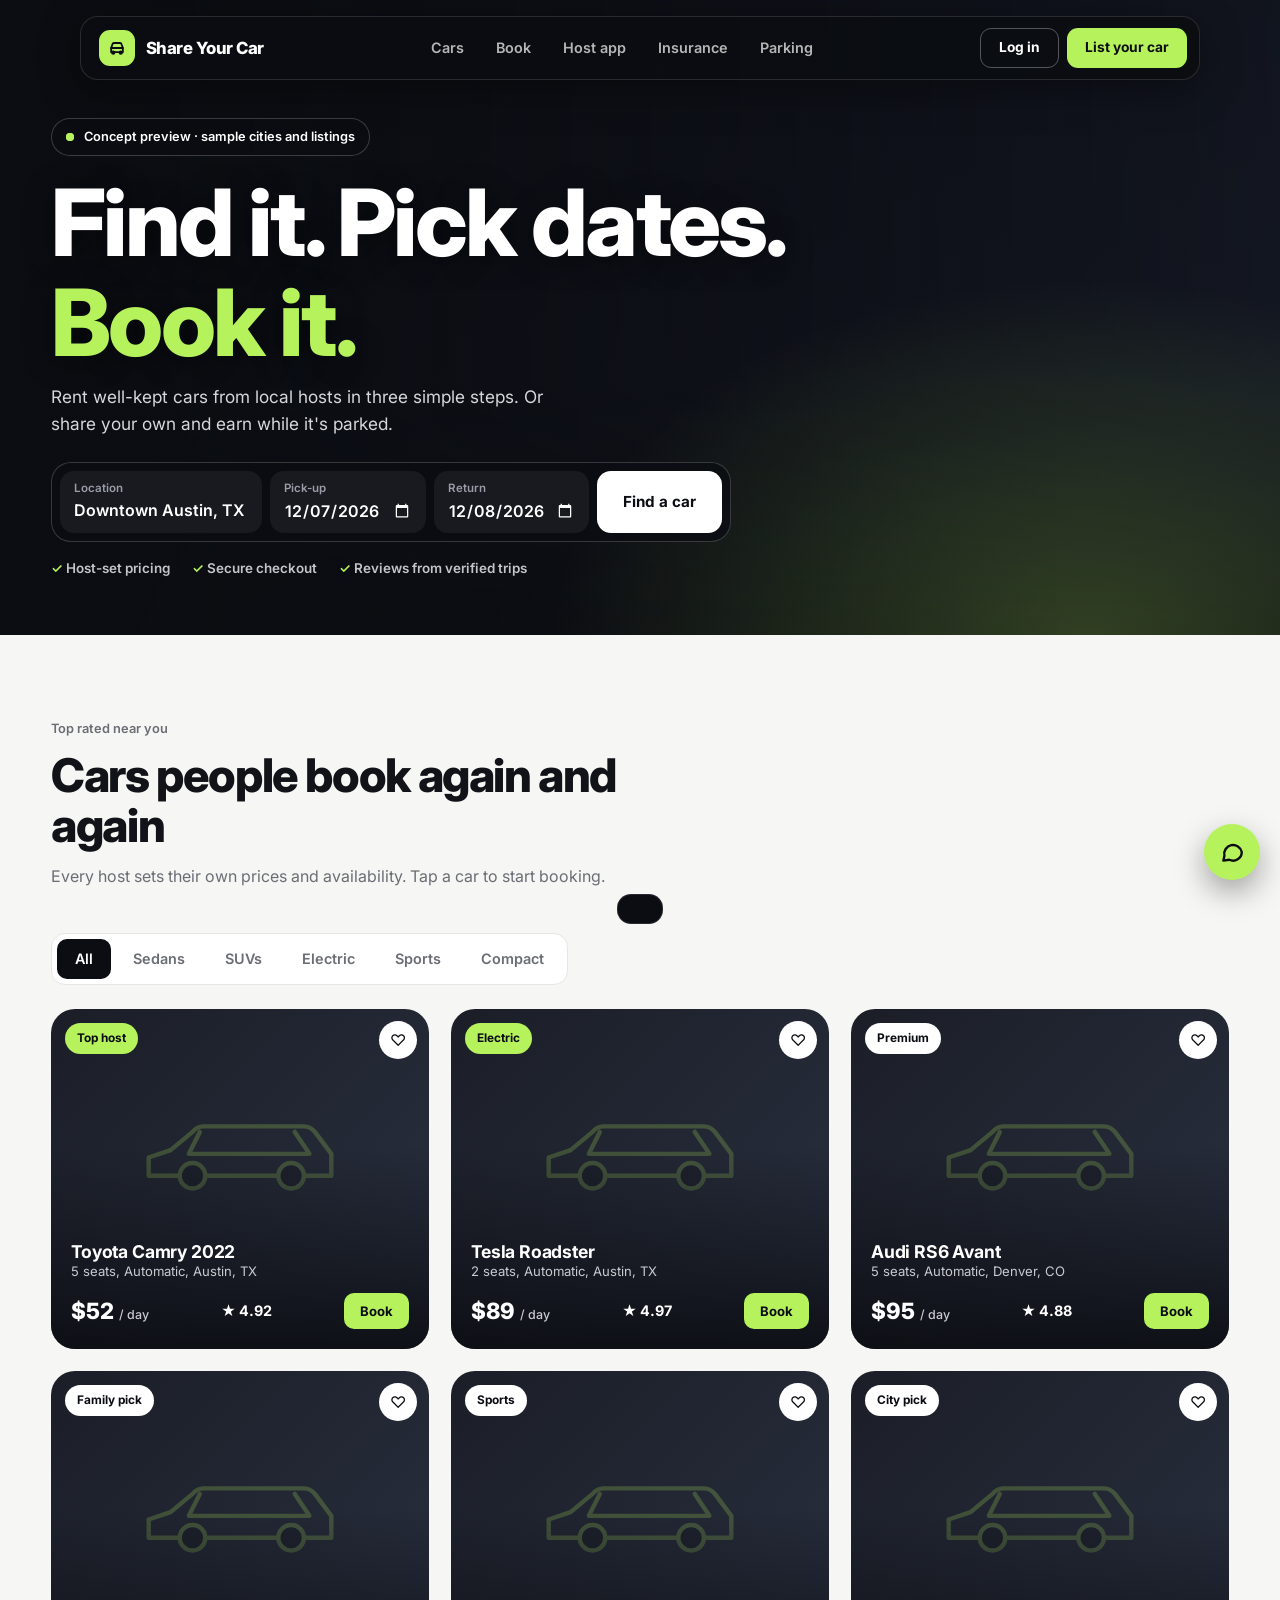
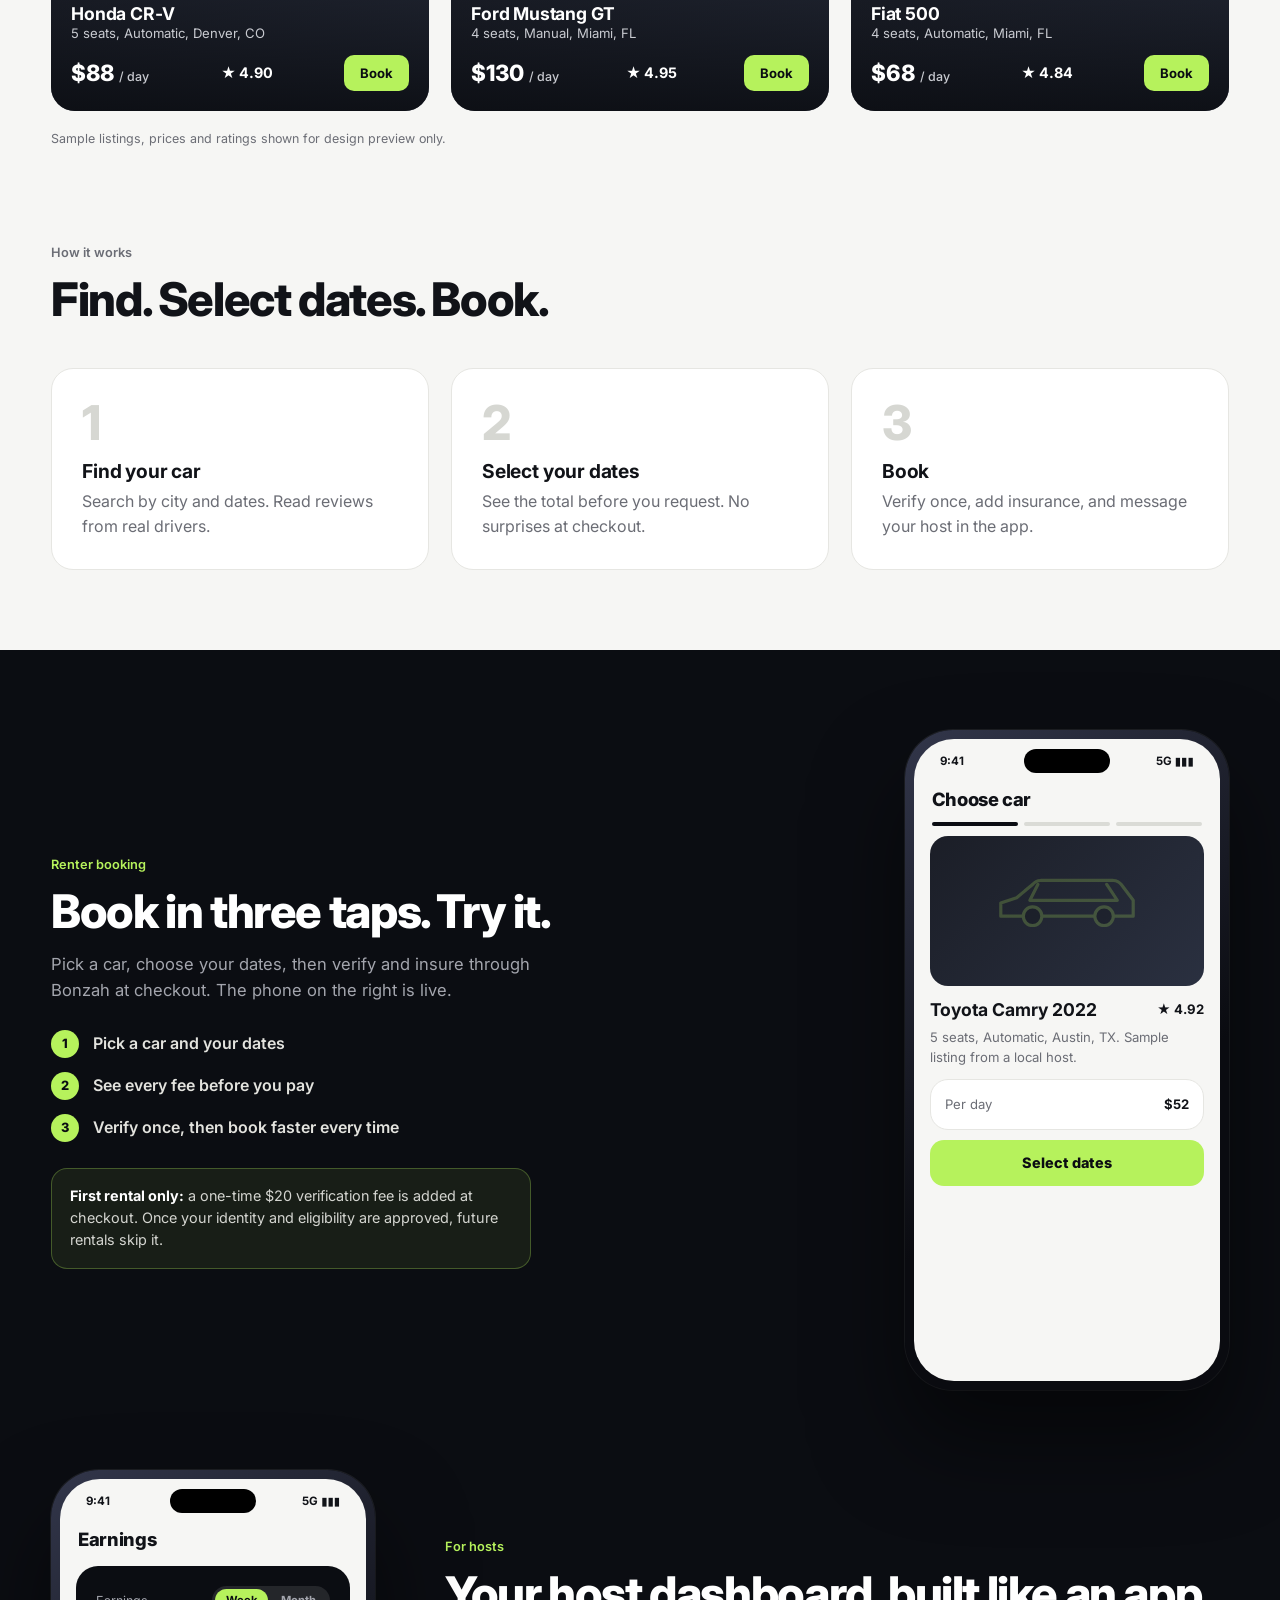
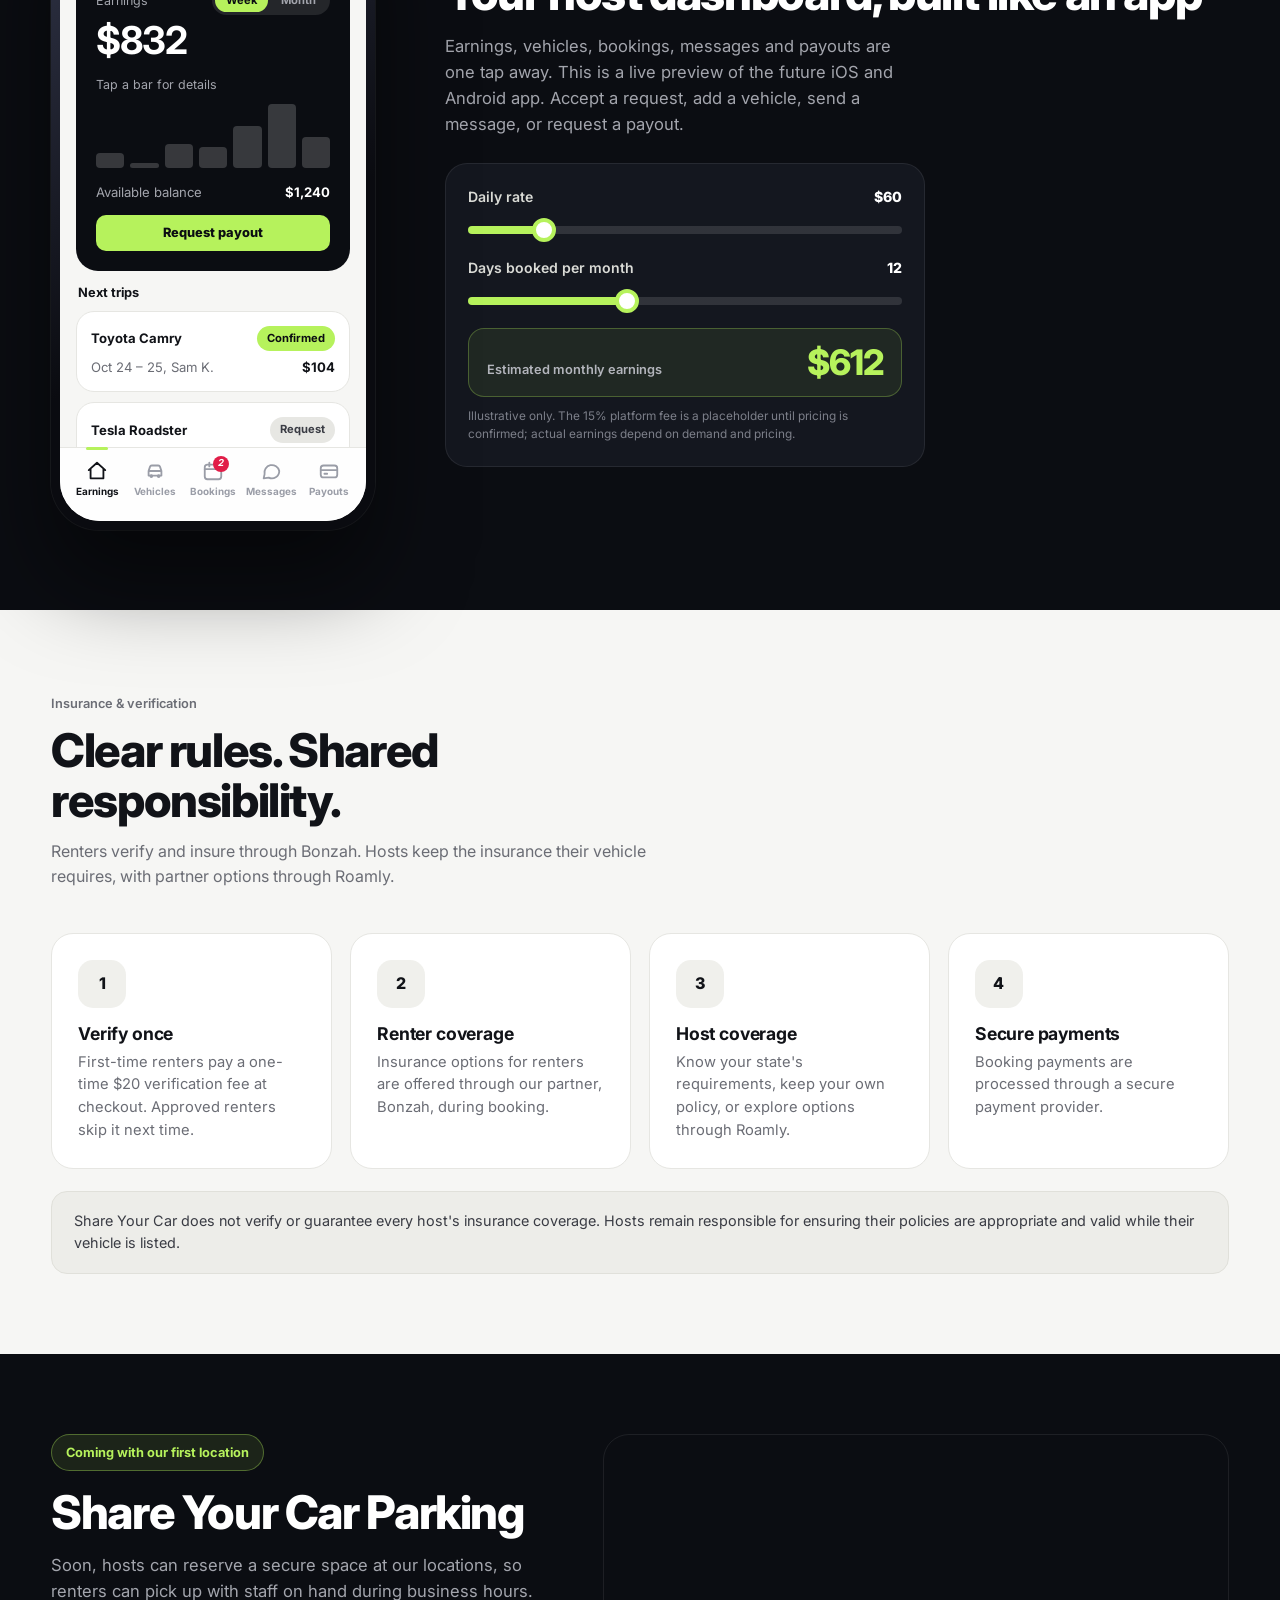
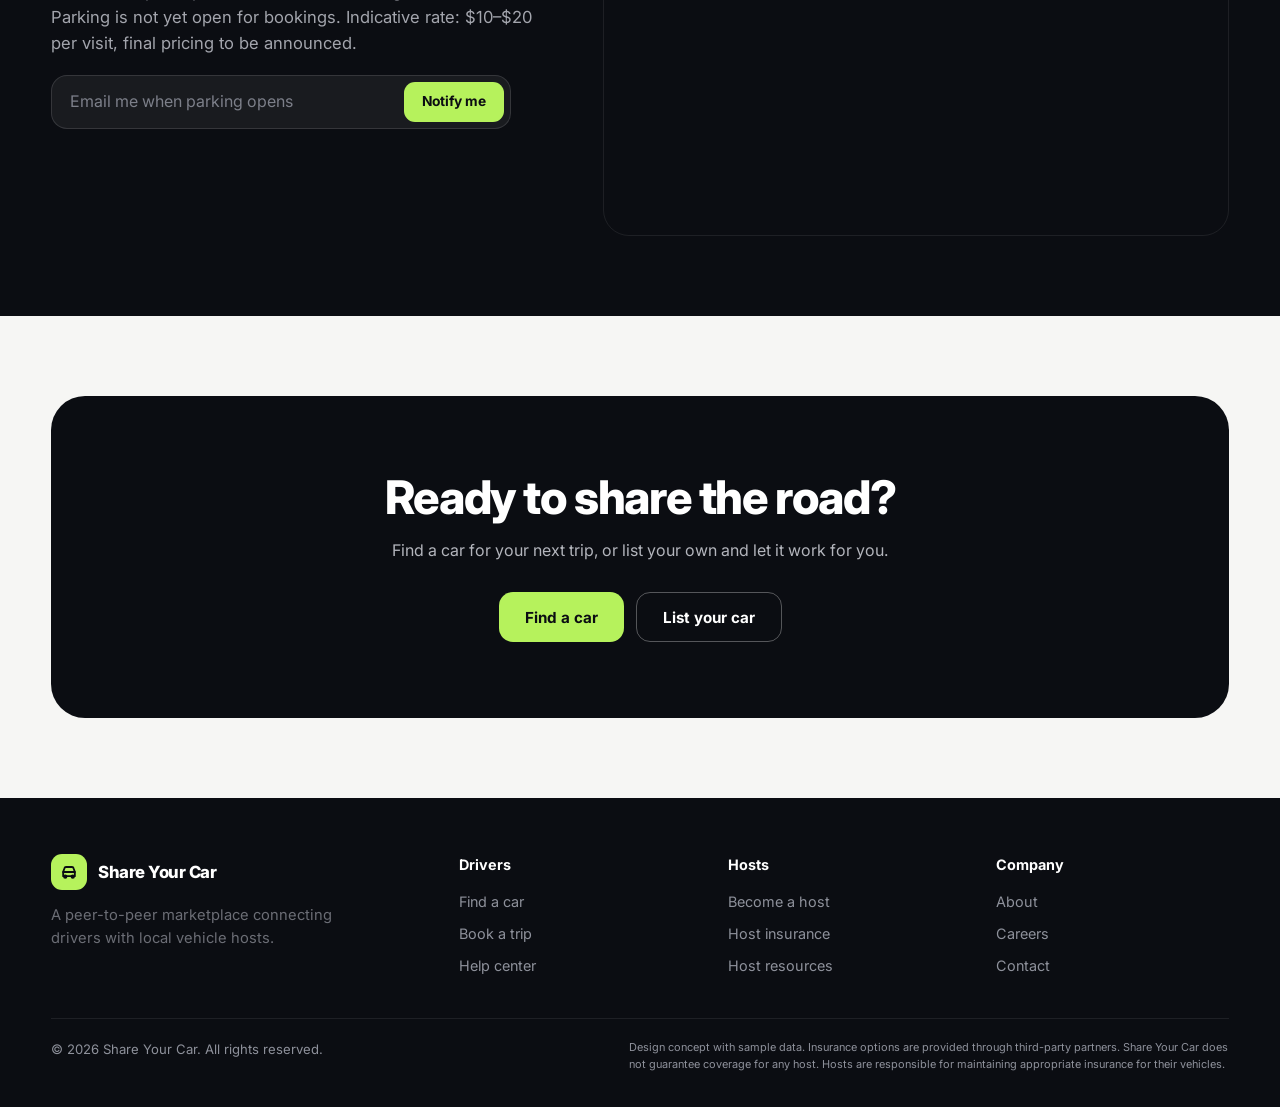
==== commit 3e536883: "new file" ====
--- a/index.html
+++ b/index.html
@@ -10,7 +10,7 @@
 <style>
 :root{--ink:#0B0D12;--ink2:#14171F;--lime:#B6F25C;--bg:#F6F6F4;--line:#E6E6E2;--muted:#6B6D75;--text:#111318;--ease:cubic-bezier(.2,.8,.2,1)}
 *{box-sizing:border-box;margin:0;padding:0}
-html{scroll-behavior:smooth}
+html{scroll-behavior:auto}
 body{font-family:Inter,system-ui,sans-serif;background:var(--bg);color:var(--text);line-height:1.55;-webkit-font-smoothing:antialiased;overflow-x:hidden}
 a{color:inherit;text-decoration:none}button,input{font:inherit;color:inherit}button{cursor:pointer;border:0;background:none}
 :focus-visible{outline:2px solid var(--lime);outline-offset:2px}
@@ -36,7 +36,7 @@
 .rv.in{opacity:1;transform:none}
 
 /* nav */
-.nav{position:fixed;top:16px;left:50%;transform:translateX(-50%);z-index:100;width:min(1120px,94%);display:flex;justify-content:space-between;align-items:center;padding:11px 12px 11px 18px;border-radius:18px;background:rgba(11,13,18,.82);backdrop-filter:blur(20px);-webkit-backdrop-filter:blur(20px);border:1px solid rgba(255,255,255,.12);box-shadow:0 10px 40px rgba(0,0,0,.35);color:#fff}
+.nav{position:fixed;top:16px;left:50%;transform:translateX(-50%);z-index:100;width:min(1120px,94%);display:flex;justify-content:space-between;align-items:center;padding:11px 12px 11px 18px;border-radius:18px;background:rgba(11,13,18,.94);border:1px solid rgba(255,255,255,.12);box-shadow:0 10px 40px rgba(0,0,0,.35);color:#fff;will-change:transform}
 .logo{display:flex;align-items:center;gap:11px;font-weight:800;font-size:1.05rem;letter-spacing:-.03em;color:#fff}
 .logo-icon{width:36px;height:36px;border-radius:11px;background:var(--lime);color:var(--ink);display:grid;place-items:center;flex:0 0 36px}
 .nav-links{display:flex;gap:2px}
@@ -46,16 +46,17 @@
 
 /* hero: compact, bolder */
 .hero{position:relative;padding:118px 0 56px;display:flex;align-items:center;color:#fff;background:linear-gradient(135deg,#0B0D12,#1B2030);overflow:hidden}
-.hero-bg{position:absolute;inset:0;background:url('https://images.unsplash.com/photo-1492144534655-ae79c964c9d7?auto=format&fit=crop&w=1800&q=80') center/cover;animation:zoom 18s ease-out both} /* HERO PHOTO: swap this URL for the client's chosen image */
+.hero-bg{position:absolute;inset:0;will-change:transform;background:url('https://images.unsplash.com/photo-1492144534655-ae79c964c9d7?auto=format&fit=crop&w=1800&q=80') center/cover;animation:zoom 18s ease-out both} /* HERO PHOTO: swap this URL for the client's chosen image */
 .hero::before{content:"";position:absolute;inset:0;z-index:1;background:radial-gradient(60% 80% at 85% 100%,rgba(182,242,92,.22),transparent 70%),linear-gradient(90deg,rgba(11,13,18,.97) 10%,rgba(11,13,18,.72) 50%,rgba(11,13,18,.38)),linear-gradient(0deg,var(--ink),transparent 40%)}
 @keyframes zoom{from{transform:scale(1.12)}to{transform:scale(1)}}
 .hero .wrap{position:relative;z-index:2}
 .tag{display:inline-flex;gap:10px;align-items:center;padding:8px 14px;border-radius:99px;border:1px solid rgba(255,255,255,.2);background:rgba(11,13,18,.4);font-size:.8rem;font-weight:600}
-.tag i{width:8px;height:8px;border-radius:50%;background:var(--lime);animation:pulse 2s infinite}
-@keyframes pulse{50%{box-shadow:0 0 0 7px rgba(182,242,92,0)}0%{box-shadow:0 0 0 0 rgba(182,242,92,.6)}}
+.tag i{position:relative;width:8px;height:8px;border-radius:50%;background:var(--lime)}
+.tag i::after{content:"";position:absolute;inset:0;border-radius:50%;background:var(--lime);animation:pulse 2s infinite}
+@keyframes pulse{0%{transform:scale(1);opacity:.6}100%{transform:scale(3.2);opacity:0}}
 .hero h1{margin:16px 0 12px;max-width:860px;font-size:clamp(2.8rem,8vw,5.8rem);text-shadow:0 4px 30px rgba(0,0,0,.45)}.hero h1 span{color:var(--lime)}
 .lead{font-size:1.08rem;color:#D5D7DC;max-width:520px}
-.search{margin-top:24px;display:grid;grid-template-columns:1.3fr 1fr 1fr auto;gap:8px;padding:8px;border-radius:20px;background:rgba(11,13,18,.66);backdrop-filter:blur(14px);-webkit-backdrop-filter:blur(14px);border:1px solid rgba(255,255,255,.18);max-width:680px}
+.search{margin-top:24px;display:grid;grid-template-columns:1.3fr 1fr 1fr auto;gap:8px;padding:8px;border-radius:20px;background:rgba(11,13,18,.78);border:1px solid rgba(255,255,255,.18);max-width:680px}
 .search div{display:flex;flex-direction:column;padding:9px 14px;border-radius:14px;background:rgba(255,255,255,.06);min-width:0}
 .search div:focus-within{box-shadow:inset 0 0 0 1.5px var(--lime)}
 .search label{font-size:.72rem;font-weight:600;color:#9A9DA7}
@@ -72,10 +73,10 @@
 .tabs button.on{background:var(--ink);color:#fff}
 .cars{display:grid;grid-template-columns:repeat(3,1fr);gap:22px}
 .empty{grid-column:1/-1;padding:40px 20px;text-align:center;border-radius:22px;background:#fff;border:1px dashed var(--line);font-weight:600}
-.car{position:relative;border-radius:24px;overflow:hidden;cursor:pointer;height:340px;background:linear-gradient(135deg,#1B1E27,#2A3040);color:#fff;animation:up .5s var(--ease) both;transition:transform .4s var(--ease),box-shadow .4s}
-.car:hover{transform:translateY(-6px);box-shadow:0 24px 50px rgba(11,13,18,.25)}
+.car{position:relative;border-radius:24px;overflow:hidden;cursor:pointer;height:340px;background:linear-gradient(135deg,#1B1E27,#2A3040);color:#fff;animation:up .55s var(--ease) both;transition:transform .45s var(--ease),box-shadow .45s var(--ease)}
+.car:hover{transform:translateY(-6px);box-shadow:0 24px 50px rgba(11,13,18,.25)}.car:active{transform:translateY(-2px) scale(.985);transition-duration:.15s}
 @keyframes up{from{opacity:0;transform:translateY(14px)}}
-.car img{position:absolute;inset:0;width:100%;height:100%;object-fit:cover;transition:transform .8s var(--ease)}
+.car img{will-change:transform;position:absolute;inset:0;width:100%;height:100%;object-fit:cover;transition:transform .8s var(--ease)}
 .car:hover img{transform:scale(1.07)}
 .car::after{content:"";position:absolute;inset:0;background:linear-gradient(180deg,transparent 40%,rgba(11,13,18,.9))}
 .badge{position:absolute;top:14px;left:14px;z-index:2;padding:6px 12px;border-radius:99px;background:#fff;color:var(--ink);font-size:.74rem;font-weight:700}
@@ -126,6 +127,8 @@
 .view{flex:1;overflow-y:auto;padding:4px 16px 16px;scrollbar-width:none}.view::-webkit-scrollbar{display:none}
 .scr{display:none}.scr.on{display:block;animation:slide .35s var(--ease)}
 @keyframes slide{from{opacity:0;transform:translateX(18px)}}
+.dev.pulse::after{content:"";position:absolute;inset:0;border-radius:48px;border:2px solid var(--lime);pointer-events:none;animation:glow 1.1s var(--ease) forwards}
+@keyframes glow{0%{transform:scale(1);opacity:.8}100%{transform:scale(1.07);opacity:0}}
 .card{background:#fff;border:1px solid var(--line);border-radius:18px;padding:14px;margin-bottom:10px;font-size:.85rem}
 .card b{color:var(--text)}
 .rowx{display:flex;justify-content:space-between;align-items:center;gap:8px;font-size:.82rem;color:var(--muted)}.rowx b{color:var(--text)}
@@ -383,6 +386,29 @@
 (function(){
 const $=(s,r=document)=>r.querySelector(s),$$=(s,r=document)=>[...r.querySelectorAll(s)];
 let tt;function toast(m){const e=$('#toast');e.textContent=m;e.classList.add('show');clearTimeout(tt);tt=setTimeout(()=>e.classList.remove('show'),2600)}
+/* smooth scrolling: native browser smooth scroll (runs off the main thread, so it stays fluid) */
+const reduce=matchMedia('(prefers-reduced-motion:reduce)').matches;
+const fine=matchMedia('(pointer:fine)').matches&&!reduce;
+let sTo=0,sy=0,sRun=false,last=0;
+const maxY=()=>document.documentElement.scrollHeight-innerHeight;
+function loop(t){const dt=Math.min(50,t-last);last=t;sy+=(sTo-sy)*(1-Math.exp(-dt/110));
+  if(Math.abs(sTo-sy)<.4){sy=sTo;scrollTo(0,sy);sRun=false;return}
+  scrollTo(0,sy);requestAnimationFrame(loop)}
+function glide(y){sTo=Math.max(0,Math.min(y,maxY()));if(!sRun){sy=scrollY;sRun=true;last=performance.now();requestAnimationFrame(loop)}}
+function scrollToY(y){fine?glide(y):scrollTo({top:y,behavior:reduce?'auto':'smooth'})}
+if(fine){
+  /* eased mouse-wheel / trackpad scrolling for the whole page */
+  addEventListener('wheel',e=>{
+    if(e.ctrlKey||e.defaultPrevented)return;
+    const n=(e.target&&e.target.closest&&e.target.closest('.view,.bot-m'));
+    if(n&&n.scrollHeight>n.clientHeight){const top=n.scrollTop<=0&&e.deltaY<0,bot=n.scrollTop+n.clientHeight>=n.scrollHeight-1&&e.deltaY>0;if(!top&&!bot)return}
+    e.preventDefault();
+    glide((sRun?sTo:scrollY)+(e.deltaMode===1?e.deltaY*32:e.deltaY));
+  },{passive:false});
+  addEventListener('scroll',()=>{if(!sRun){sy=sTo=scrollY}},{passive:true});
+}
+function scrollToEl(el,center){const r=el.getBoundingClientRect();let y=scrollY+r.top-(center?(innerHeight-r.height)/2:84);y=Math.max(0,Math.min(y,document.documentElement.scrollHeight-innerHeight));scrollToY(y)}
+document.addEventListener('click',e=>{const a=e.target.closest('a[href^="#"]');if(!a||a.getAttribute('href').length<2)return;const el=$(a.getAttribute('href'));if(!el)return;e.preventDefault();a.getAttribute('href')==='#top'?scrollToY(0):scrollToEl(el)});
 const esc=s=>String(s).replace(/[<>&"]/g,'');
 const SIL='<svg class="sil" viewBox="0 0 120 50" fill="none" stroke="currentColor" stroke-width="2.4" stroke-linecap="round" stroke-linejoin="round"><path d="M10 38h100v-12l-9-12a8 8 0 0 0-6-3H40a8 8 0 0 0-6 3L22 24l-12 4z"/><path d="M38 14l-6 12h66l-8-12"/><circle cx="34" cy="38" r="7" fill="#0B0D12"/><circle cx="88" cy="38" r="7" fill="#0B0D12"/></svg>';
 const U=id=>`https://images.unsplash.com/${id}?auto=format&fit=crop&w=800&q=80`;
@@ -392,7 +418,7 @@
    place updates. Keep the label (n) matched to what the photo shows. */
 const cars=[
 {n:'Toyota Camry',y:2022,p:52,r:4.92,c:'sedan',l:'Austin, TX',s:5,t:'Automatic',b:'Top host',hl:1,i:U('photo-1621007947382-bb3c3994e3fb')},
-{n:'Tesla Roadster',y:2023,p:89,r:4.97,c:'electric sports',l:'Austin, TX',s:2,t:'Automatic',b:'Electric',hl:1,i:U('photo-1617788138017-80ad40651399')},
+{n:'Tesla Roadster',y:'',p:89,r:4.97,c:'electric sports',l:'Austin, TX',s:2,t:'Automatic',b:'Electric',hl:1,i:U('photo-1617788138017-80ad40651399')},
 {n:'Audi RS6 Avant',y:'',p:95,r:4.88,c:'sports',l:'Denver, CO',s:5,t:'Automatic',b:'Premium',i:U('photo-1606664515524-ed2f786a0bd6')},
 {n:'Honda CR-V',y:'',p:88,r:4.90,c:'suv',l:'Denver, CO',s:5,t:'Automatic',b:'Family pick',i:U('photo-1519641471654-76ce0107ad1b')},
 {n:'Ford Mustang GT',y:'',p:130,r:4.95,c:'sports',l:'Miami, FL',s:4,t:'Manual',b:'Sports',i:U('photo-1494905998402-395d579af36f')},
@@ -404,12 +430,13 @@
 let city='',curF='all';
 function render(f){curF=f;
   const list=cars.map((c,k)=>({c,k})).filter(o=>(f==='all'||o.c.c.split(' ').includes(f))&&(!city||o.c.l.toLowerCase().includes(city)));
-  $('#grid').innerHTML=list.length?list.map(({c,k})=>`
-  <article class="car" data-k="${k}">${SIL}<img src="${c.i}" alt="${esc(title(c))}" loading="lazy"><span class="badge ${c.hl?'hl':''}">${c.b}</span><button class="heart" aria-label="Save">♡</button>
+  $('#grid').innerHTML=list.length?list.map(({c,k},n)=>`
+  <article class="car" data-k="${k}" style="animation-delay:${n*70}ms">${SIL}<img src="${c.i}" alt="${esc(title(c))}" loading="lazy"><span class="badge ${c.hl?'hl':''}">${c.b}</span><button class="heart" aria-label="Save">♡</button>
   <div class="car-info"><h3>${title(c)}</h3><p>${c.s} seats, ${c.t}, ${c.l}</p><div class="row"><div class="price">$${c.p} <small>/ day</small></div><span class="rate">★ ${c.r.toFixed(2)}</span><span class="book-btn">Book</span></div></div></article>`).join(''):'<div class="empty">No sample cars match that filter here yet. Try another type or city.</div>';
 }
 render('all');
-function pick(k){st.car=k;st.step=1;drawRent();$('#book').scrollIntoView({behavior:'smooth'})}
+function pick(k){const dev=$('#rent').closest('.dev');st.car=k;st.step=1;scrollToEl(dev,true);
+  setTimeout(()=>{drawRent();dev.classList.remove('pulse');void dev.offsetWidth;dev.classList.add('pulse')},reduce?0:420)}
 document.addEventListener('error',e=>{if(e.target.tagName==='IMG')e.target.style.visibility='hidden'},true);
 $('#tabs').onclick=e=>{const b=e.target.closest('button');if(!b)return;$$('#tabs button').forEach(x=>x.classList.toggle('on',x===b));render(b.dataset.f)};
 $('#grid').onclick=e=>{
@@ -513,7 +540,7 @@
 setDates();
 $('#hs').onchange=()=>{const a=new Date($('#hs').value+'T00:00'),z=new Date($('#he').value+'T00:00');if(!isNaN(a)&&(isNaN(z)||z<=a))$('#he').value=iso(new Date(a.getTime()+864e5));$('#he').min=$('#hs').value;setDates()};
 $('#he').onchange=setDates;
-$('#search').onsubmit=e=>{e.preventDefault();const q=$('#hl').value.toLowerCase(),m=['austin','denver','miami'].find(x=>q.includes(x));city=m||'';render(curF);setDates();$('#cars').scrollIntoView({behavior:'smooth'});toast(m?'Showing cars in '+m[0].toUpperCase()+m.slice(1):'Showing all cars')};
+$('#search').onsubmit=e=>{e.preventDefault();const q=$('#hl').value.toLowerCase(),m=['austin','denver','miami'].find(x=>q.includes(x));city=m||'';render(curF);setDates();scrollToEl($('#cars'));toast(m?'Showing cars in '+m[0].toUpperCase()+m.slice(1):'Showing all cars')};
 $('#notify').onsubmit=e=>{e.preventDefault();toast('Thanks! We will email you when parking opens.');e.target.reset()};
 document.addEventListener('click',e=>{const d=e.target.closest('[data-toast]');if(d){e.preventDefault();toast(d.dataset.toast)}});
 
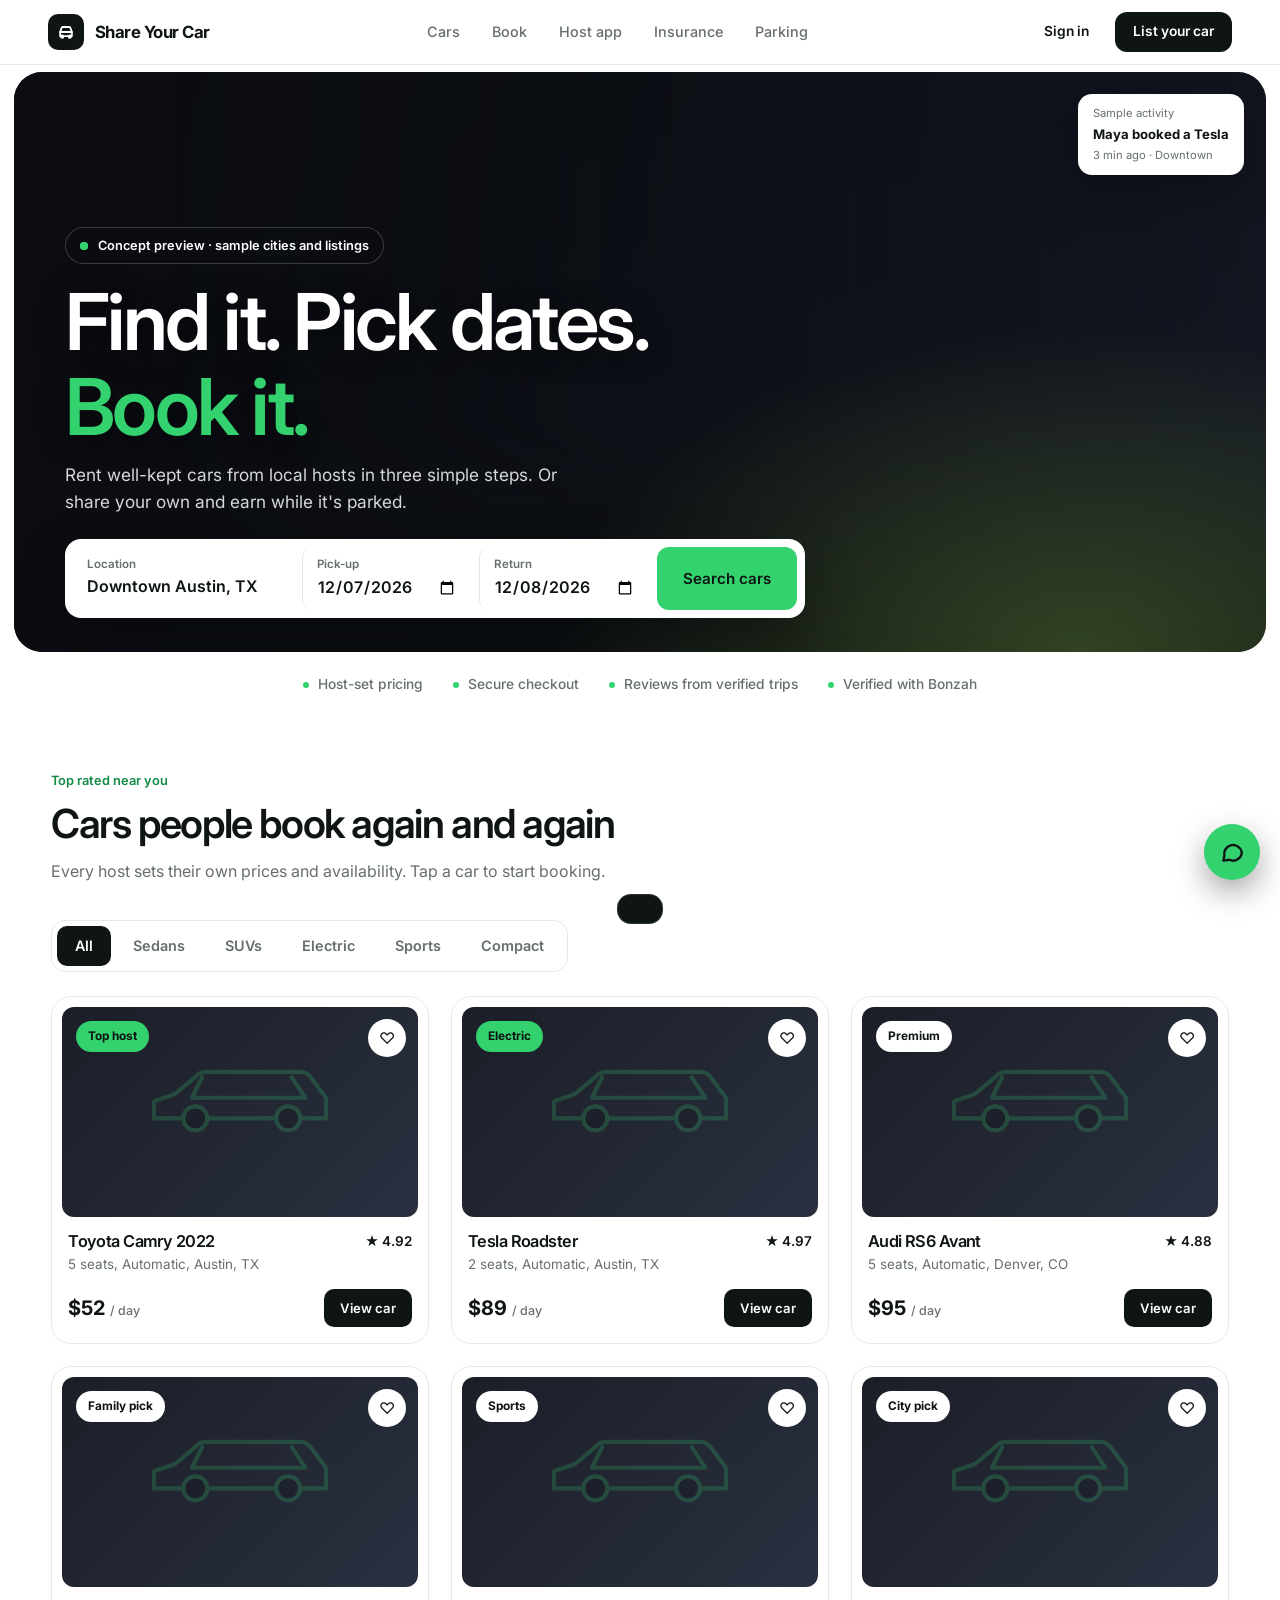
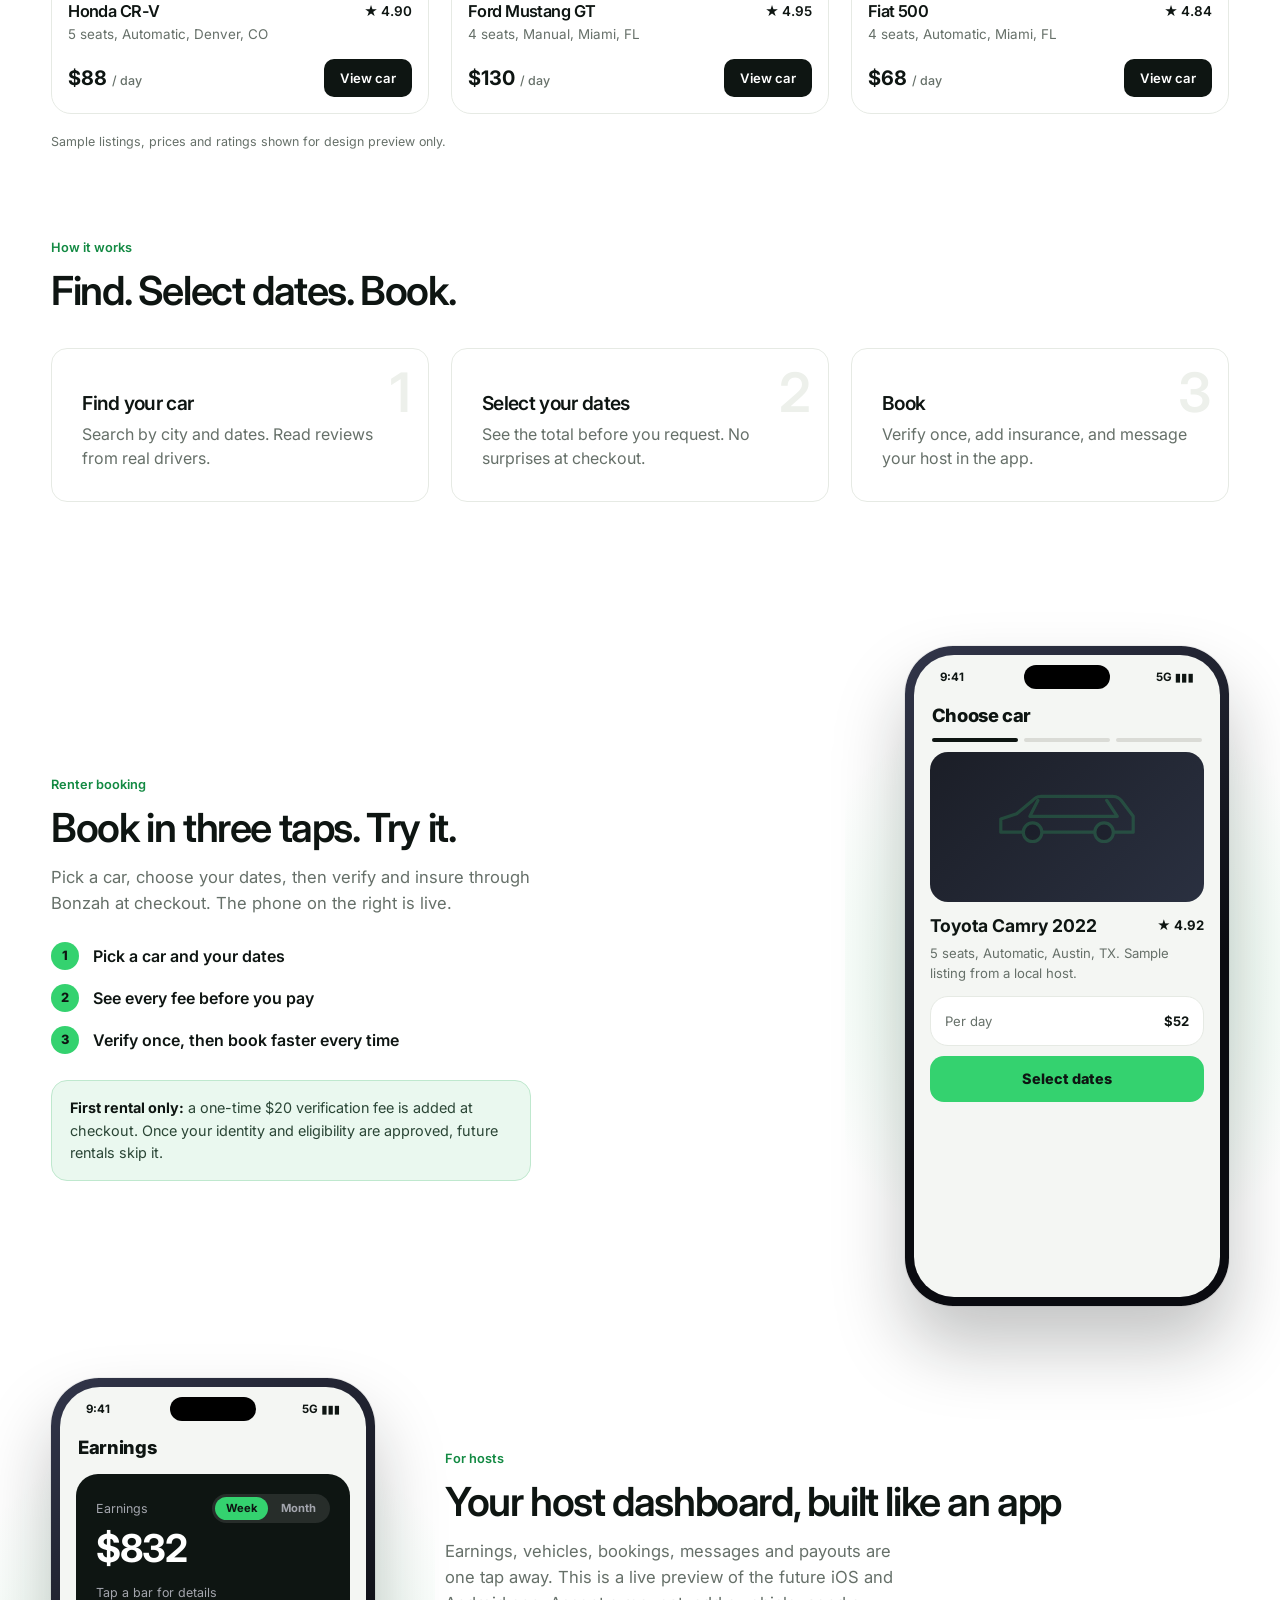
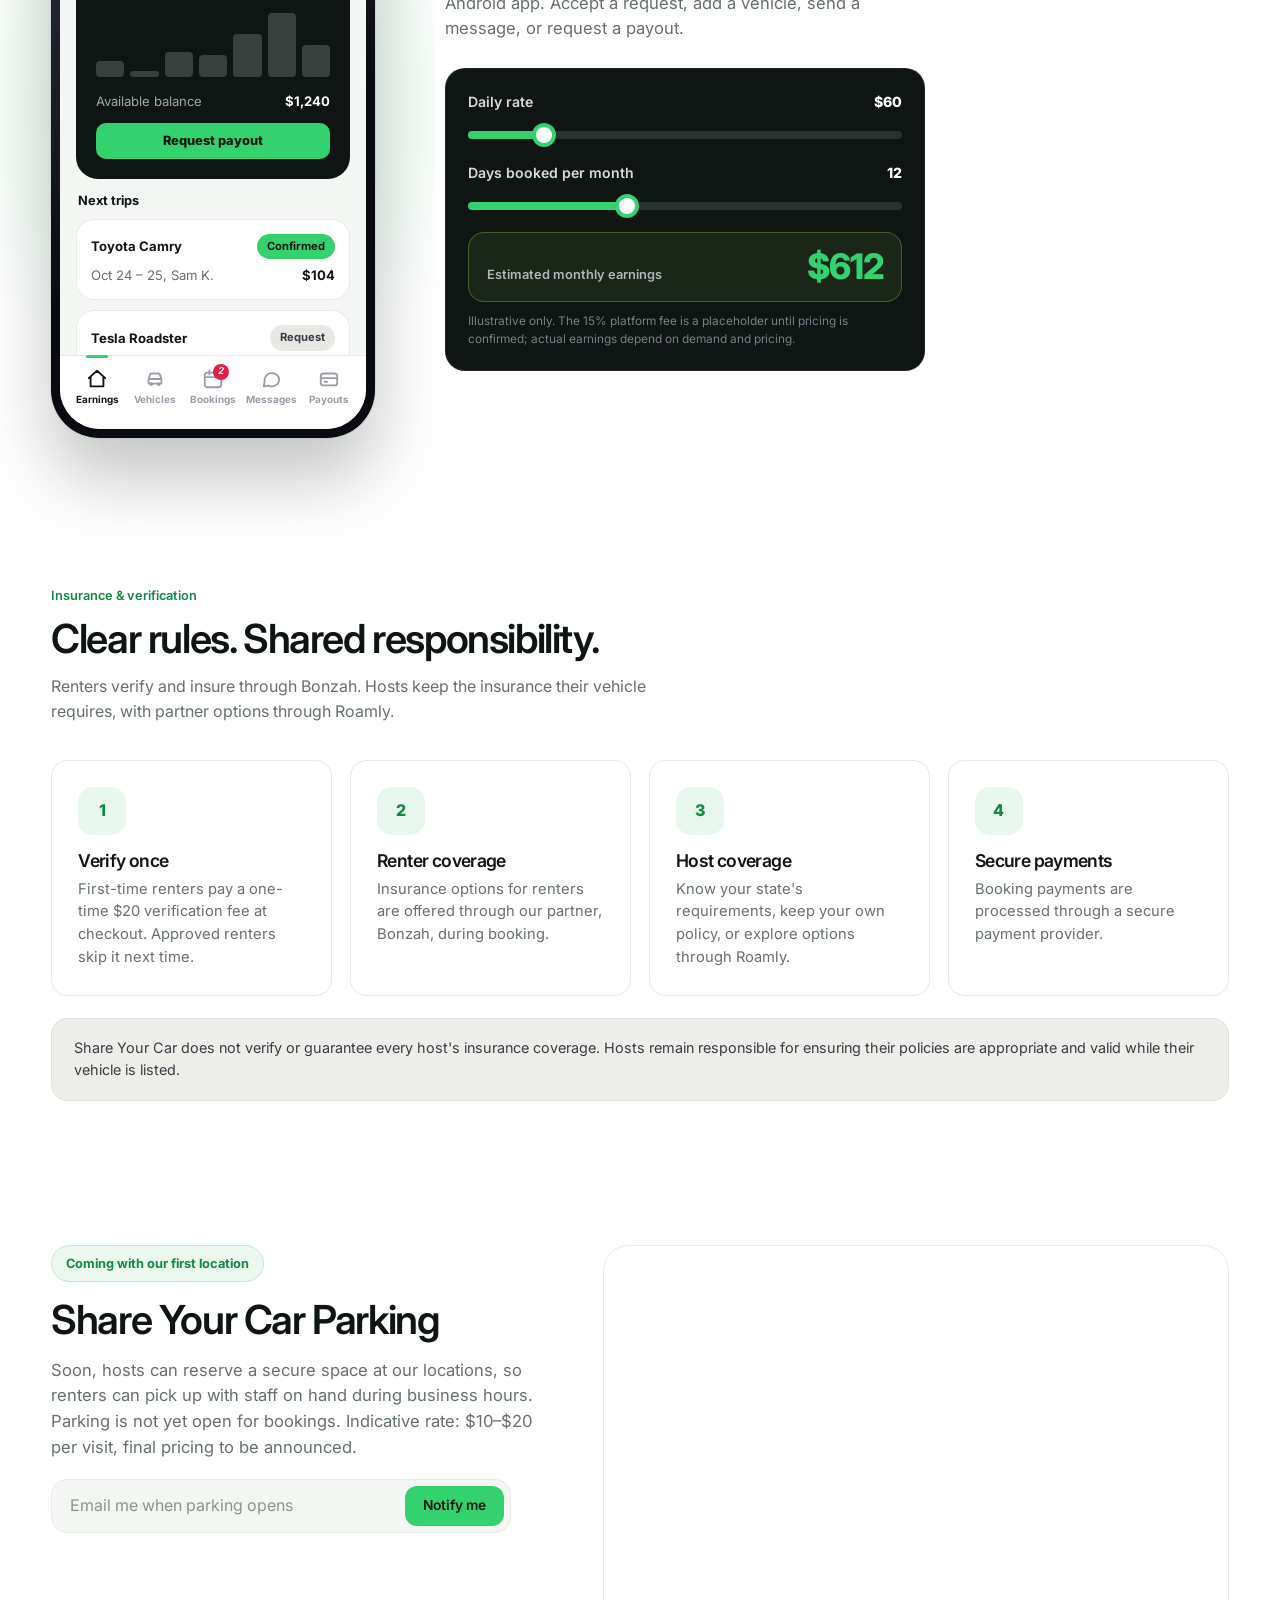
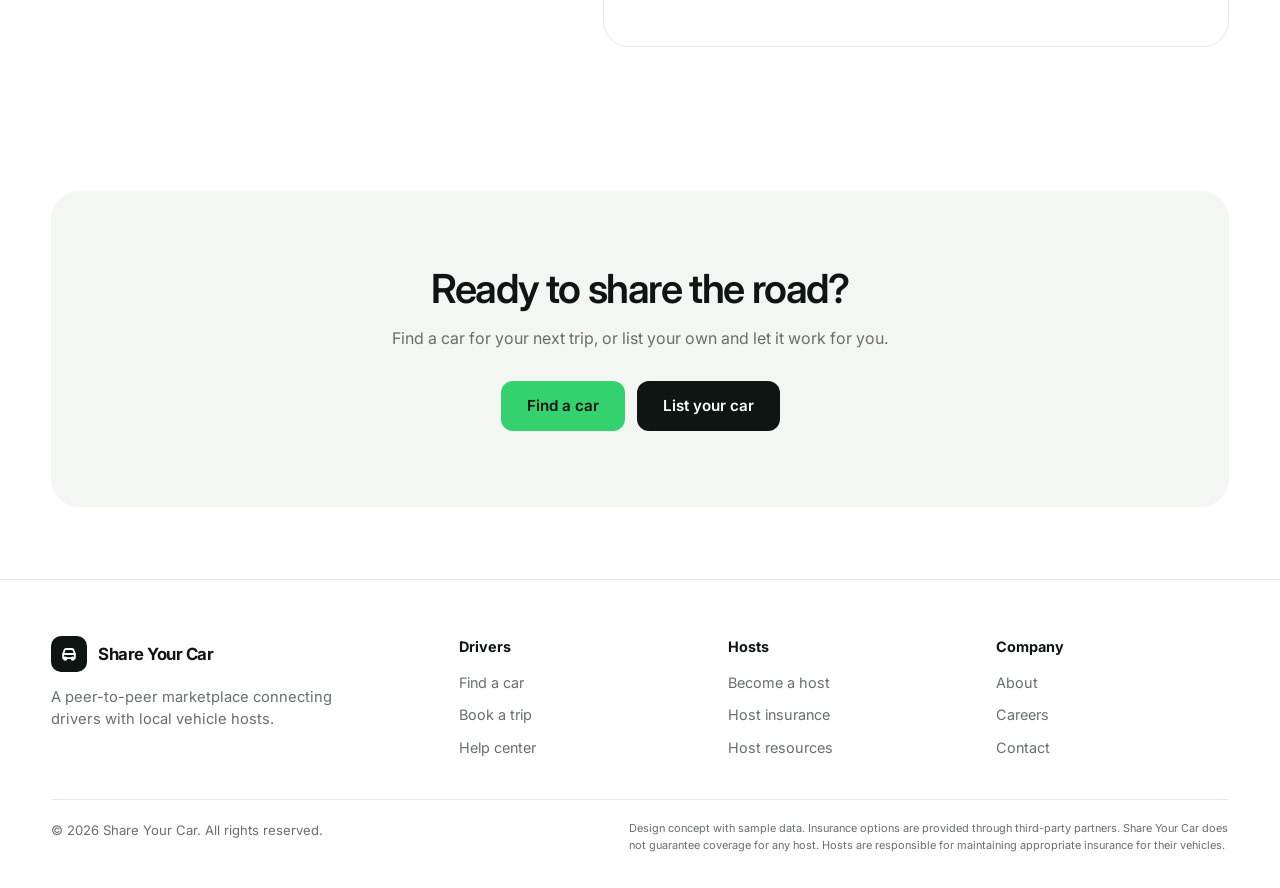
==== commit 4dbe4a3a: "new file" ====
--- a/index.html
+++ b/index.html
@@ -221,9 +221,57 @@
 .bot form input{flex:1;min-width:0;border:1px solid var(--line);border-radius:12px;padding:0 12px;height:40px;background:#fff;outline:0}
 .bot form button{padding:0 16px;height:40px;border-radius:12px;background:var(--ink);color:var(--lime);font-weight:800;font-size:.82rem}
 
+/* THEME v2: light surfaces, deep green-black, green accent, lighter type weights */
+:root{--ink:#0E1512;--ink2:#17201B;--lime:#34D26F;--gd:#138A43;--bg:#F4F6F3;--line:#E6EAE4;--muted:#667069;--text:#0E1512}
+body{background:#fff}
+h1,h2,h3{letter-spacing:-.035em}
+h1{font-weight:600}h2{font-weight:600;font-size:clamp(1.8rem,3.4vw,2.5rem)}h3{font-weight:600}
+.eyebrow,.dark .eyebrow{color:var(--gd);font-weight:600}
+.section{padding:72px 0}.head{margin-bottom:36px}
+.btn{border-radius:12px;font-weight:600}.btn-lime:hover{background:#4BE082}
+.nav{top:0;left:0;transform:none;width:100%;border-radius:0;padding:12px clamp(16px,4vw,48px);background:rgba(255,255,255,.96);color:var(--ink);border:0;border-bottom:1px solid var(--line);box-shadow:none}
+.logo{color:var(--ink);font-weight:700}.logo-icon{background:var(--ink);color:#fff;border-radius:10px}
+.nav-links a{color:var(--muted);font-weight:500}.nav-links a:hover{color:var(--ink);background:var(--bg)}
+.nav-cta .btn-ghost{border:0;color:var(--ink)}.nav-cta .btn-ghost:hover{background:var(--bg)}
+.nav-cta .btn-lime{background:var(--ink);color:#fff}.nav-cta .btn-lime:hover{background:#26342C}
+.hero{margin:72px 14px 0;border-radius:28px;padding:130px 0 34px;align-items:flex-end;min-height:min(580px,80vh)}
+.hero .wrap{width:100%;margin:0;padding:0 clamp(20px,4vw,52px)}
+.hero h1{font-size:clamp(2.6rem,6.4vw,4.9rem);max-width:700px}
+.live{position:absolute;top:22px;right:22px;z-index:2;display:grid;gap:2px;padding:11px 15px;border-radius:14px;background:#fff;color:var(--ink);font-size:.82rem;box-shadow:0 16px 40px rgba(0,0,0,.25)}.live small{color:var(--muted);font-size:.7rem}
+.search{background:#fff;border:0;border-radius:16px;max-width:740px;box-shadow:0 20px 50px rgba(0,0,0,.3)}
+.search div{background:transparent;border-radius:10px}.search div+div{border-left:1px solid var(--line)}
+.search label{color:var(--muted)}.search input{color:var(--ink);color-scheme:light}
+.strip{display:flex;gap:10px 30px;flex-wrap:wrap;justify-content:center;padding:22px 4% 0;font-size:.86rem;font-weight:500;color:var(--muted)}
+.strip span::before{content:"";display:inline-block;width:6px;height:6px;border-radius:50%;background:var(--lime);margin-right:9px;vertical-align:middle}
+.car{height:auto;background:#fff;color:var(--text);border:1px solid var(--line);border-radius:20px;padding:10px}
+.car:hover{box-shadow:0 18px 40px rgba(14,21,18,.1)}.car::after{display:none}
+.car .imgw{position:relative;height:210px;border-radius:12px;overflow:hidden;background:linear-gradient(135deg,#1B1E27,#2A3040)}
+.car .imgw img{position:absolute;inset:0;width:100%;height:100%;object-fit:cover}
+.car-info{position:static;padding:14px 6px 6px}.car-info h3{font-size:1.02rem}
+.car-info p{color:var(--muted);font-size:.84rem;margin-top:2px}.car-info p+.row{margin-top:14px}
+.car-info .row{margin-top:0}.price{font-size:1.25rem;font-weight:700;color:var(--ink)}.price small{color:var(--muted)}
+.rate{font-size:.84rem;font-weight:600;color:var(--ink)}
+.book-btn{background:var(--ink);color:#fff;border-radius:10px;font-weight:600;padding:9px 16px;transition:.25s}.car:hover .book-btn{background:var(--lime);color:var(--ink)}
+.step,.tc{border-radius:16px}.step{position:relative}
+.step .num{position:absolute;top:16px;right:20px;font-size:3.4rem;color:#EDF0EB;font-weight:600}
+.tc .ico{background:#E8F7EE;color:var(--gd)}
+.split li{color:var(--text)}
+.fee{background:#EAF8EF;border-color:#BFE8CE;color:#2B4636}.fee b{color:var(--ink)!important}
+.dev{box-shadow:0 40px 70px rgba(14,21,18,.25),0 0 0 1px rgba(0,0,0,.06)}
+.dev::before{background:radial-gradient(circle,rgba(52,210,111,.16),transparent 65%)}
+.calc{background:var(--ink);border-radius:20px}
+.coming{background:#EAF8EF;border-color:#BFE8CE;color:var(--gd)}
+.notify{background:var(--bg);border-color:var(--line)}.notify input{color:var(--ink)}.notify input::placeholder{color:#8A938D}
+.map{border-color:var(--line)}
+.cta{background:var(--bg);color:var(--ink);border-radius:28px}.cta p{color:var(--muted)}
+.cta .btn-ghost{background:var(--ink);color:#fff;border:0}.cta .btn-ghost:hover{background:#26342C}
+footer{background:#fff;color:var(--muted);border-top:1px solid var(--line)}
+footer h4,footer .logo{color:var(--ink)}footer a:hover{color:var(--ink)}.fb2{border-top-color:var(--line)}
 @media(max-width:1024px){.split,.split.rev,.park{grid-template-columns:1fr}.split{justify-items:center;gap:50px}.split>div:not(.dev){justify-self:start;width:100%}.trust{grid-template-columns:1fr 1fr}.fg{grid-template-columns:1fr 1fr}.cars{grid-template-columns:1fr 1fr}}
 @media(max-width:768px){.section{padding:60px 0}.hero{padding:96px 0 38px}.nav-links{display:none}.search{grid-template-columns:1fr}.cars,.steps,.trust{grid-template-columns:1fr}.fg{grid-template-columns:1fr}.cta{padding:52px 22px}.notify{flex-direction:column}.car{height:300px}}
 @media(max-width:520px){.nav-cta .btn-ghost{display:none}.dev{width:100%;height:min(760px,calc(100svh - 20px));padding:0;border-radius:0;background:none;box-shadow:none}.dev::before{display:none}.island,.status{display:none}.app{border-radius:22px;border:1px solid rgba(255,255,255,.1)}}
+.car{height:auto}
+@media(max-width:768px){.live{display:none}.hero{margin:68px 10px 0;border-radius:22px;padding:80px 0 22px;min-height:0}.strip{justify-content:flex-start;gap:8px 18px}.nav-cta .btn-ghost{display:none}}
 @media(prefers-reduced-motion:reduce){*{animation:none!important;transition:none!important;scroll-behavior:auto!important}}
 </style>
 </head>
@@ -232,11 +280,12 @@
 <header class="nav">
   <a href="#top" class="logo"><div class="logo-icon"><svg width="20" height="20" viewBox="0 0 24 24" fill="none" stroke="currentColor" stroke-width="2.2" stroke-linecap="round" stroke-linejoin="round"><path d="M5 17h14v-5l-1.5-4.5A2 2 0 0 0 15.6 6H8.4a2 2 0 0 0-1.9 1.5L5 12v5z"/><circle cx="7.5" cy="17.5" r="1.5"/><circle cx="16.5" cy="17.5" r="1.5"/><path d="M5 12h14"/></svg></div><span>Share Your Car</span></a>
   <nav class="nav-links"><a href="#cars">Cars</a><a href="#book">Book</a><a href="#host">Host app</a><a href="#trust">Insurance</a><a href="#parking">Parking</a></nav>
-  <div class="nav-cta"><a href="#" class="btn btn-ghost btn-sm" data-toast="Sign in opens here">Log in</a><a href="#host" class="btn btn-lime btn-sm">List your car</a></div>
+  <div class="nav-cta"><a href="#" class="btn btn-ghost btn-sm" data-toast="Sign in opens here">Sign in</a><a href="#host" class="btn btn-lime btn-sm">List your car</a></div>
 </header>
 
 <section class="hero" id="top">
   <div class="hero-bg"></div>
+  <div class="live"><small>Sample activity</small><b>Maya booked a Tesla</b><small>3 min ago · Downtown</small></div>
   <div class="wrap">
     <span class="tag"><i></i>Concept preview · sample cities and listings</span>
     <h1>Find it. Pick dates. <span>Book it.</span></h1>
@@ -245,11 +294,11 @@
       <div><label for="hl">Location</label><input id="hl" value="Downtown Austin, TX" /></div>
       <div><label for="hs">Pick-up</label><input id="hs" type="date" /></div>
       <div><label for="he">Return</label><input id="he" type="date" /></div>
-      <button class="btn btn-white" type="submit">Find a car</button>
+      <button class="btn btn-lime" type="submit">Search cars</button>
     </form>
-    <div class="hero-note"><span>Host-set pricing</span><span>Secure checkout</span><span>Reviews from verified trips</span></div>
-  </div>
-</section>
+  </div>
+</section>
+<div class="strip"><span>Host-set pricing</span><span>Secure checkout</span><span>Reviews from verified trips</span><span>Verified with Bonzah</span></div>
 
 <section class="section" id="cars">
   <div class="wrap">
@@ -272,7 +321,7 @@
 </section>
 
 <!-- RENTER BOOKING -->
-<section class="section dark" id="book">
+<section class="section" id="book">
   <div class="wrap split">
     <div>
       <span class="eyebrow">Renter booking</span>
@@ -288,7 +337,7 @@
 </section>
 
 <!-- HOST APP -->
-<section class="section dark" id="host" style="padding-top:0">
+<section class="section" id="host" style="padding-top:0">
   <div class="wrap split rev">
     <div class="dev"><div class="island"></div>
       <div class="app" id="hostapp">
@@ -343,7 +392,7 @@
   </div>
 </section>
 
-<section class="section dark" id="parking">
+<section class="section" id="parking">
   <div class="wrap park">
     <div>
       <span class="coming">Coming with our first location</span>
@@ -431,8 +480,7 @@
 function render(f){curF=f;
   const list=cars.map((c,k)=>({c,k})).filter(o=>(f==='all'||o.c.c.split(' ').includes(f))&&(!city||o.c.l.toLowerCase().includes(city)));
   $('#grid').innerHTML=list.length?list.map(({c,k},n)=>`
-  <article class="car" data-k="${k}" style="animation-delay:${n*70}ms">${SIL}<img src="${c.i}" alt="${esc(title(c))}" loading="lazy"><span class="badge ${c.hl?'hl':''}">${c.b}</span><button class="heart" aria-label="Save">♡</button>
-  <div class="car-info"><h3>${title(c)}</h3><p>${c.s} seats, ${c.t}, ${c.l}</p><div class="row"><div class="price">$${c.p} <small>/ day</small></div><span class="rate">★ ${c.r.toFixed(2)}</span><span class="book-btn">Book</span></div></div></article>`).join(''):'<div class="empty">No sample cars match that filter here yet. Try another type or city.</div>';
+  <article class="car" data-k="${k}" style="animation-delay:${n*70}ms"><div class="imgw">${SIL}<img src="${c.i}" alt="${esc(title(c))}" loading="lazy"><span class="badge ${c.hl?'hl':''}">${c.b}</span><button class="heart" aria-label="Save">♡</button></div><div class="car-info"><div class="row"><h3>${title(c)}</h3><span class="rate">★ ${c.r.toFixed(2)}</span></div><p>${c.s} seats, ${c.t}, ${c.l}</p><div class="row"><div class="price">$${c.p} <small>/ day</small></div><span class="book-btn">View car</span></div></div></article>`).join(''):'<div class="empty">No sample cars match that filter here yet. Try another type or city.</div>';
 }
 render('all');
 function pick(k){const dev=$('#rent').closest('.dev');st.car=k;st.step=1;scrollToEl(dev,true);
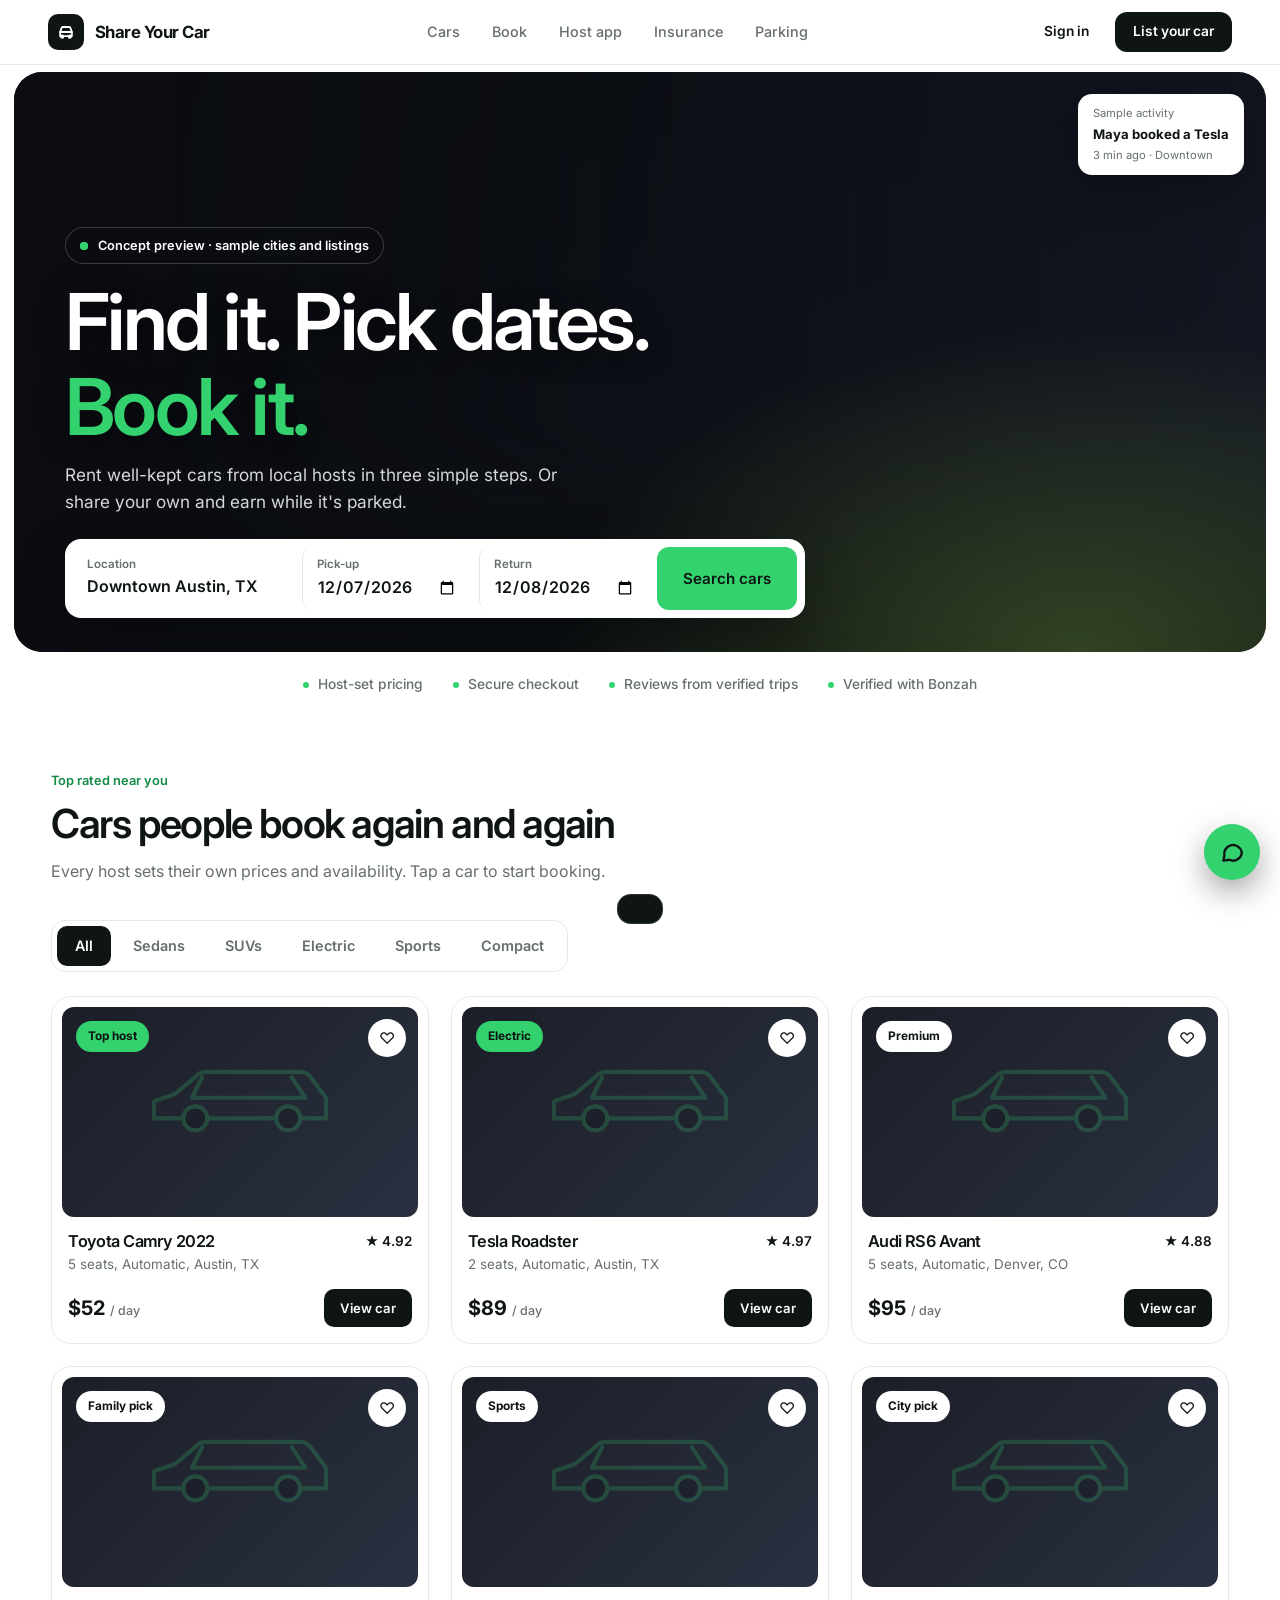
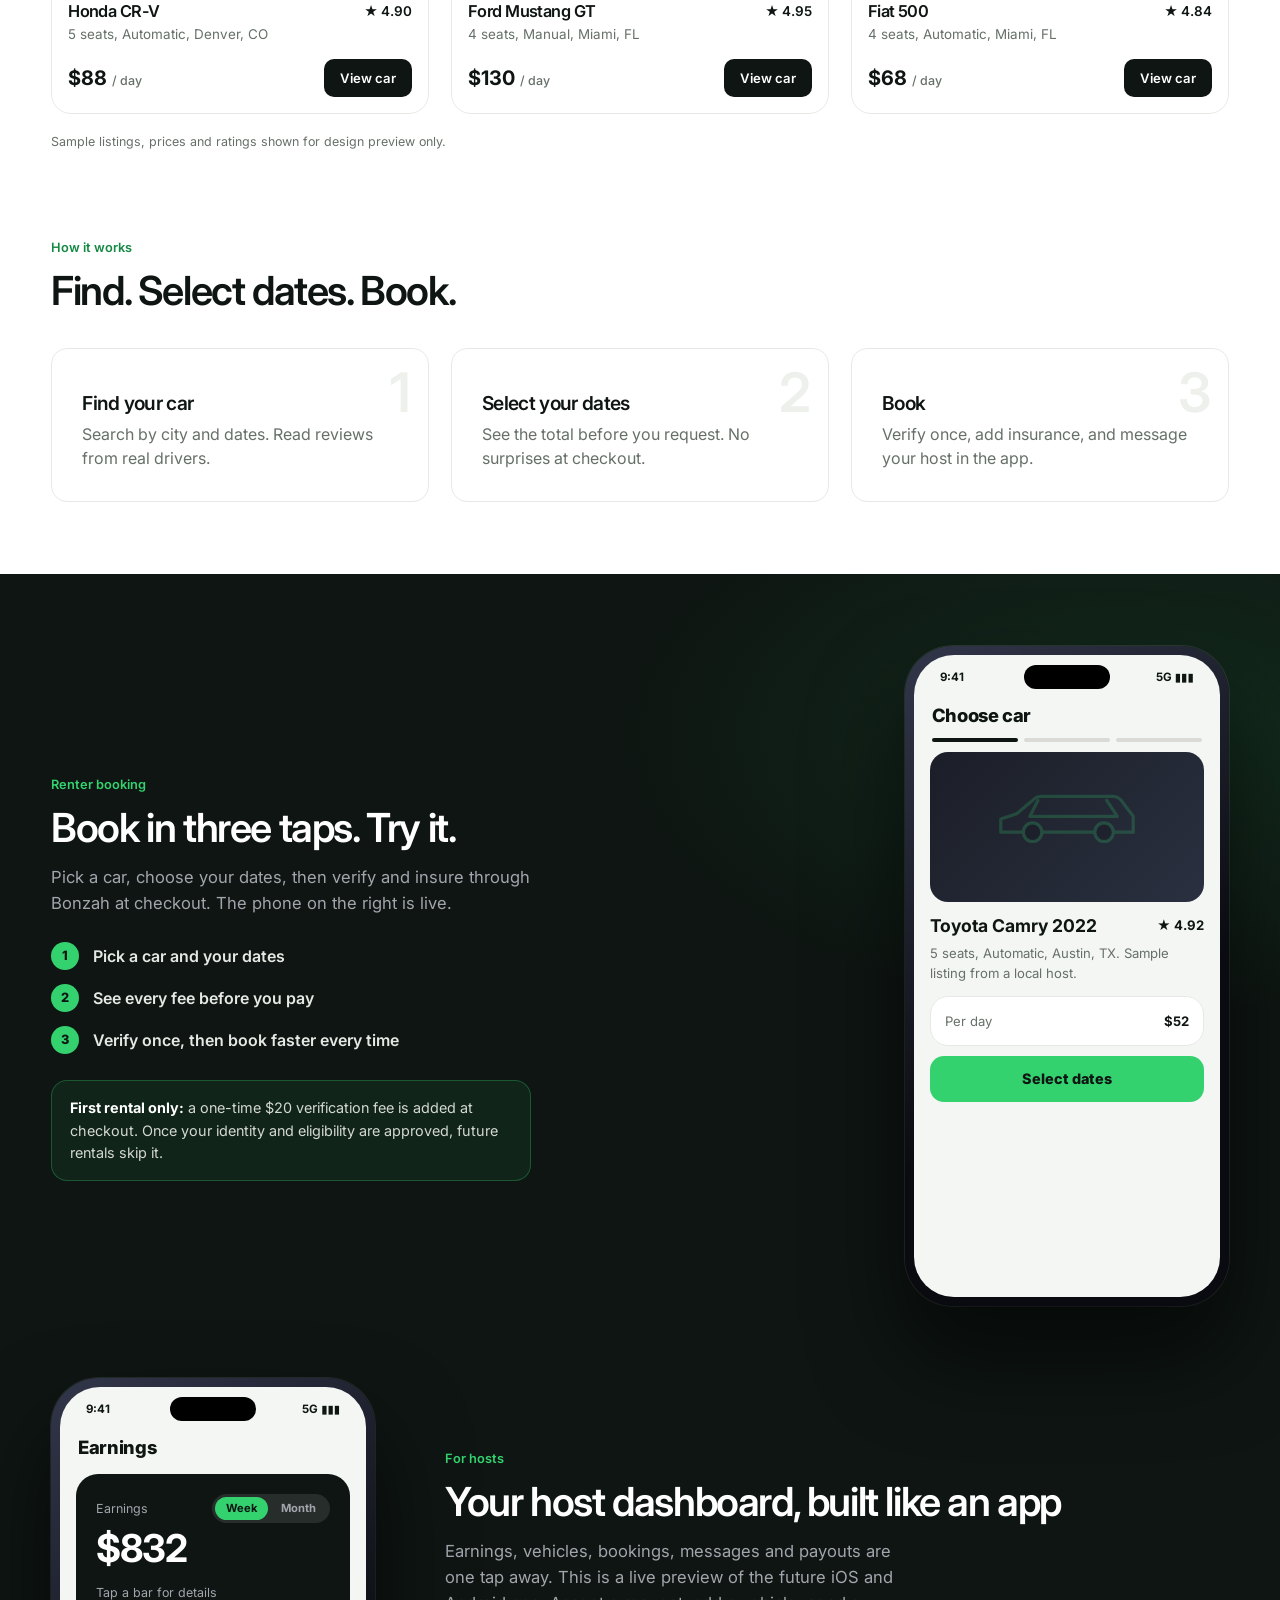
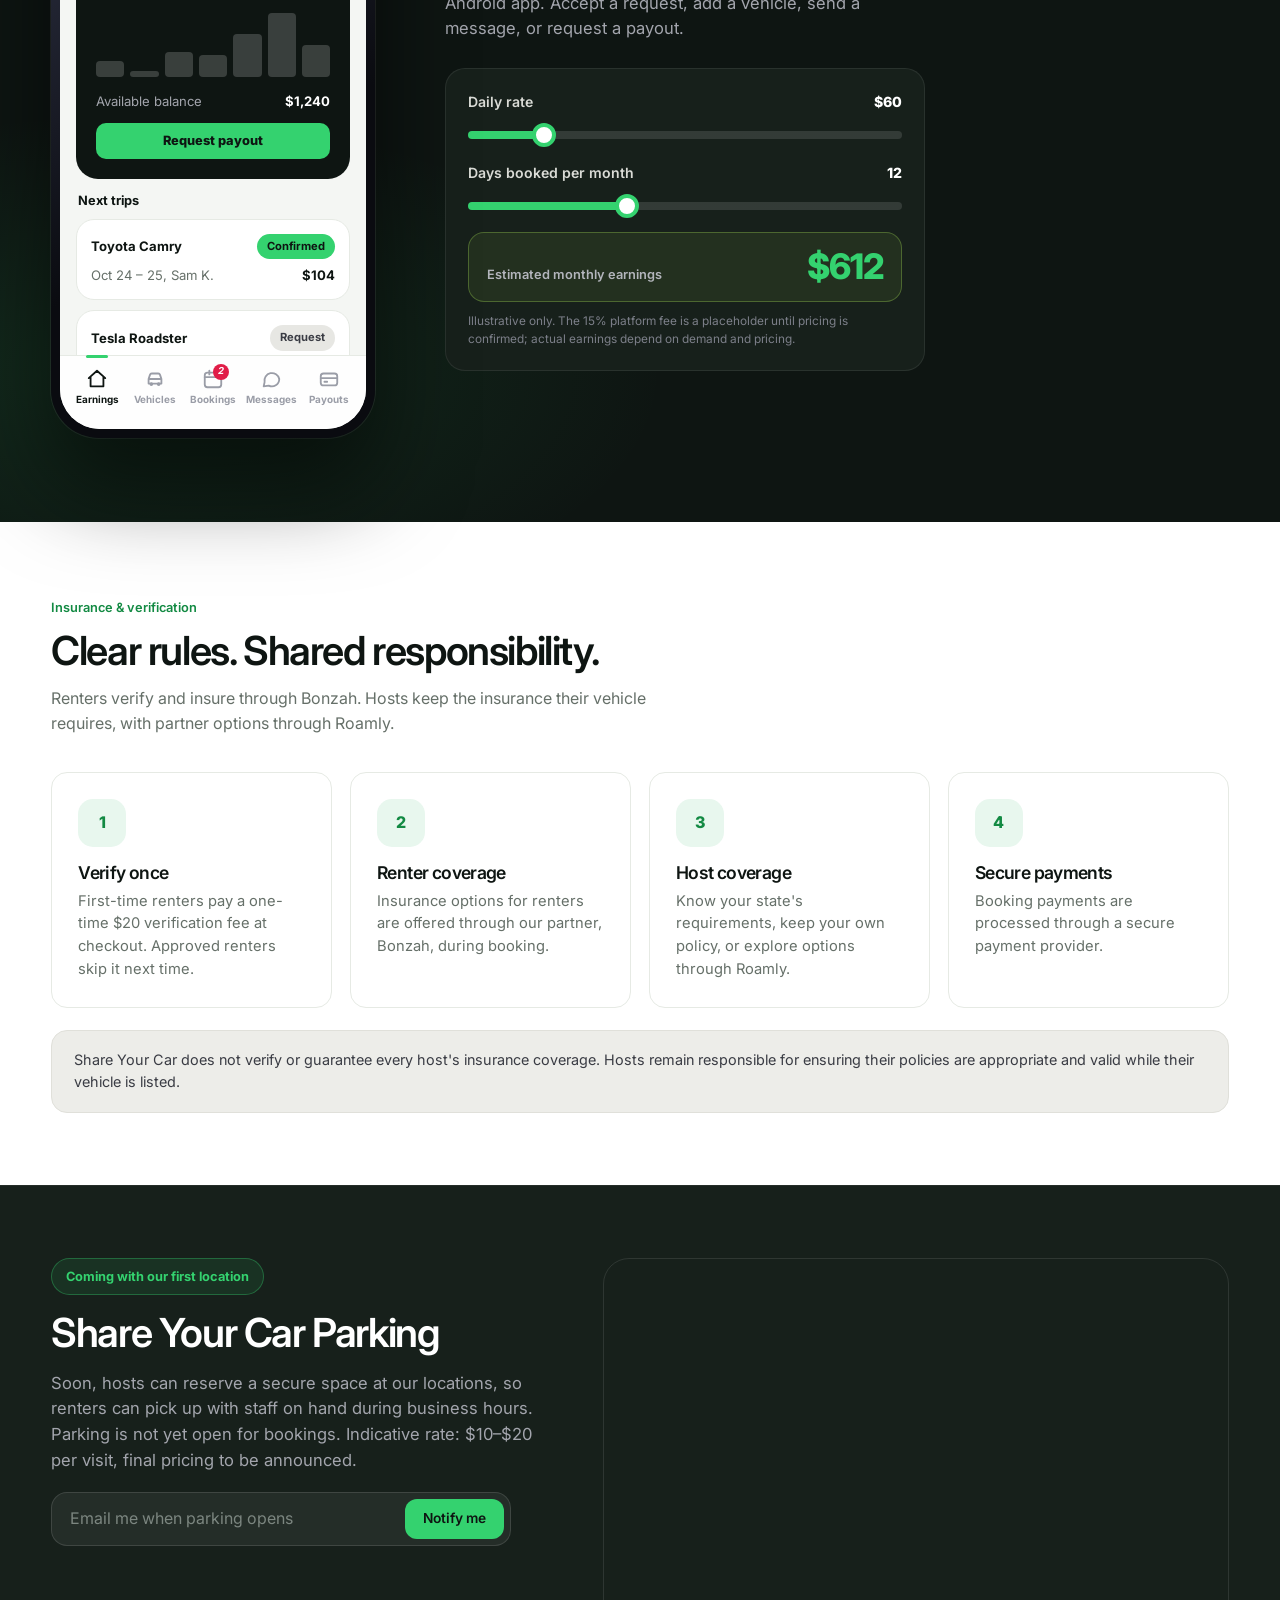
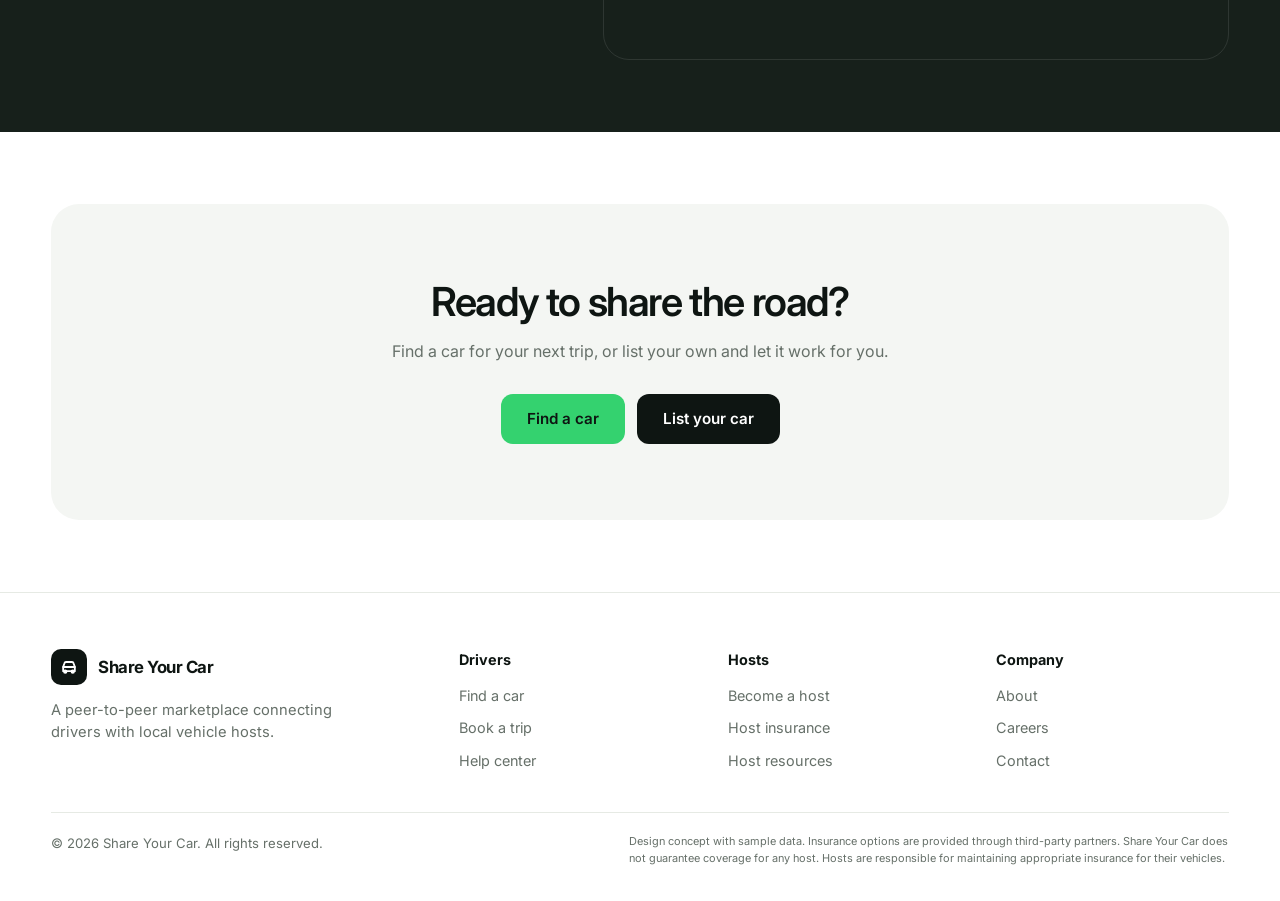
==== commit ca2af1c8: "new file" ====
--- a/index.html
+++ b/index.html
@@ -272,6 +272,30 @@
 @media(max-width:520px){.nav-cta .btn-ghost{display:none}.dev{width:100%;height:min(760px,calc(100svh - 20px));padding:0;border-radius:0;background:none;box-shadow:none}.dev::before{display:none}.island,.status{display:none}.app{border-radius:22px;border:1px solid rgba(255,255,255,.1)}}
 .car{height:auto}
 @media(max-width:768px){.live{display:none}.hero{margin:68px 10px 0;border-radius:22px;padding:80px 0 22px;min-height:0}.strip{justify-content:flex-start;gap:8px 18px}.nav-cta .btn-ghost{display:none}}
+
+/* THEME v3: dark sections (Book, Host dashboard, Parking) for contrast against the light sections */
+.dark{background:var(--ink);color:#fff}
+.dark h2,.dark h3{color:#fff}
+.dark .eyebrow{color:var(--lime)}
+.dark p{color:#A3A5AD}
+.dark .split li{color:#E6E8E4}
+.dark .fee{background:rgba(52,210,111,.08);border-color:rgba(52,210,111,.3);color:#D4D8D3}
+.dark .fee b{color:#fff!important}
+.dark .calc{background:var(--ink2);border:1px solid rgba(255,255,255,.08)}
+.dark .coming{background:rgba(52,210,111,.1);border-color:rgba(52,210,111,.35);color:var(--lime)}
+.dark .notify{background:rgba(255,255,255,.06);border-color:rgba(255,255,255,.12)}
+.dark .notify input{color:#fff}.dark .notify input::placeholder{color:#7C8680}
+.dark .map{border-color:rgba(255,255,255,.1)}
+.dark .dev{box-shadow:0 50px 90px rgba(0,0,0,.55),0 0 0 1px rgba(255,255,255,.1)}
+.dark .dev::before{background:radial-gradient(circle,rgba(52,210,111,.2),transparent 65%)}
+/* keep the phone screens themselves light and readable */
+.dark .app p{color:var(--muted)}
+.dark .app h3,.dark .app h4{color:var(--text)}
+.dark .hero-card p{color:#A3A5AD}
+#book{background:radial-gradient(60% 50% at 90% 20%,rgba(52,210,111,.12),transparent 70%),var(--ink)}
+#host{background:radial-gradient(60% 50% at 10% 80%,rgba(52,210,111,.12),transparent 70%),var(--ink);padding-bottom:84px}
+#parking{background:var(--ink2);border-top:1px solid rgba(255,255,255,.06)}
+
 @media(prefers-reduced-motion:reduce){*{animation:none!important;transition:none!important;scroll-behavior:auto!important}}
 </style>
 </head>
@@ -320,8 +344,8 @@
   </div>
 </section>
 
-<!-- RENTER BOOKING -->
-<section class="section" id="book">
+<!-- RENTER BOOKING (dark) -->
+<section class="section dark" id="book">
   <div class="wrap split">
     <div>
       <span class="eyebrow">Renter booking</span>
@@ -336,8 +360,8 @@
   </div>
 </section>
 
-<!-- HOST APP -->
-<section class="section" id="host" style="padding-top:0">
+<!-- HOST APP (dark) -->
+<section class="section dark" id="host" style="padding-top:0">
   <div class="wrap split rev">
     <div class="dev"><div class="island"></div>
       <div class="app" id="hostapp">
@@ -392,7 +416,8 @@
   </div>
 </section>
 
-<section class="section" id="parking">
+<!-- PARKING (dark) -->
+<section class="section dark" id="parking">
   <div class="wrap park">
     <div>
       <span class="coming">Coming with our first location</span>
@@ -435,7 +460,7 @@
 (function(){
 const $=(s,r=document)=>r.querySelector(s),$$=(s,r=document)=>[...r.querySelectorAll(s)];
 let tt;function toast(m){const e=$('#toast');e.textContent=m;e.classList.add('show');clearTimeout(tt);tt=setTimeout(()=>e.classList.remove('show'),2600)}
-/* smooth scrolling: native browser smooth scroll (runs off the main thread, so it stays fluid) */
+/* smooth scrolling */
 const reduce=matchMedia('(prefers-reduced-motion:reduce)').matches;
 const fine=matchMedia('(pointer:fine)').matches&&!reduce;
 let sTo=0,sy=0,sRun=false,last=0;
@@ -446,7 +471,6 @@
 function glide(y){sTo=Math.max(0,Math.min(y,maxY()));if(!sRun){sy=scrollY;sRun=true;last=performance.now();requestAnimationFrame(loop)}}
 function scrollToY(y){fine?glide(y):scrollTo({top:y,behavior:reduce?'auto':'smooth'})}
 if(fine){
-  /* eased mouse-wheel / trackpad scrolling for the whole page */
   addEventListener('wheel',e=>{
     if(e.ctrlKey||e.defaultPrevented)return;
     const n=(e.target&&e.target.closest&&e.target.closest('.view,.bot-m'));
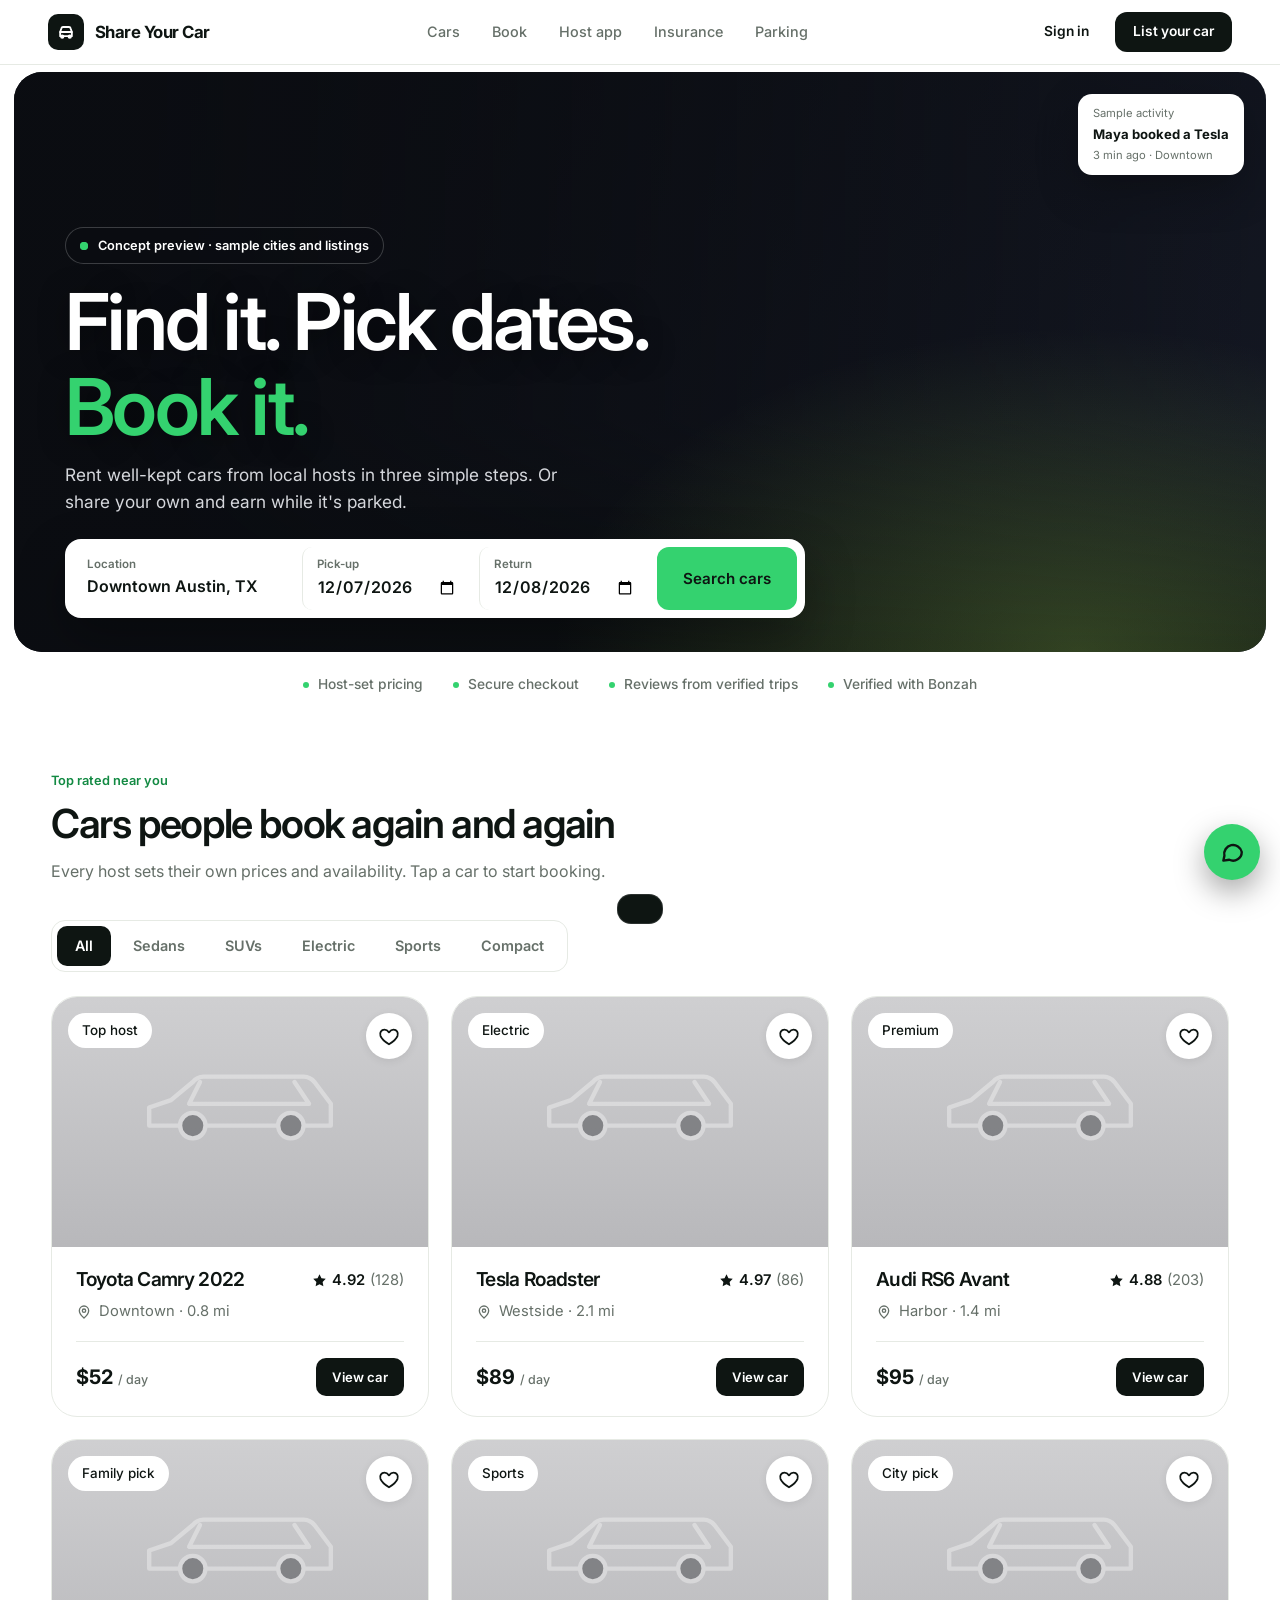
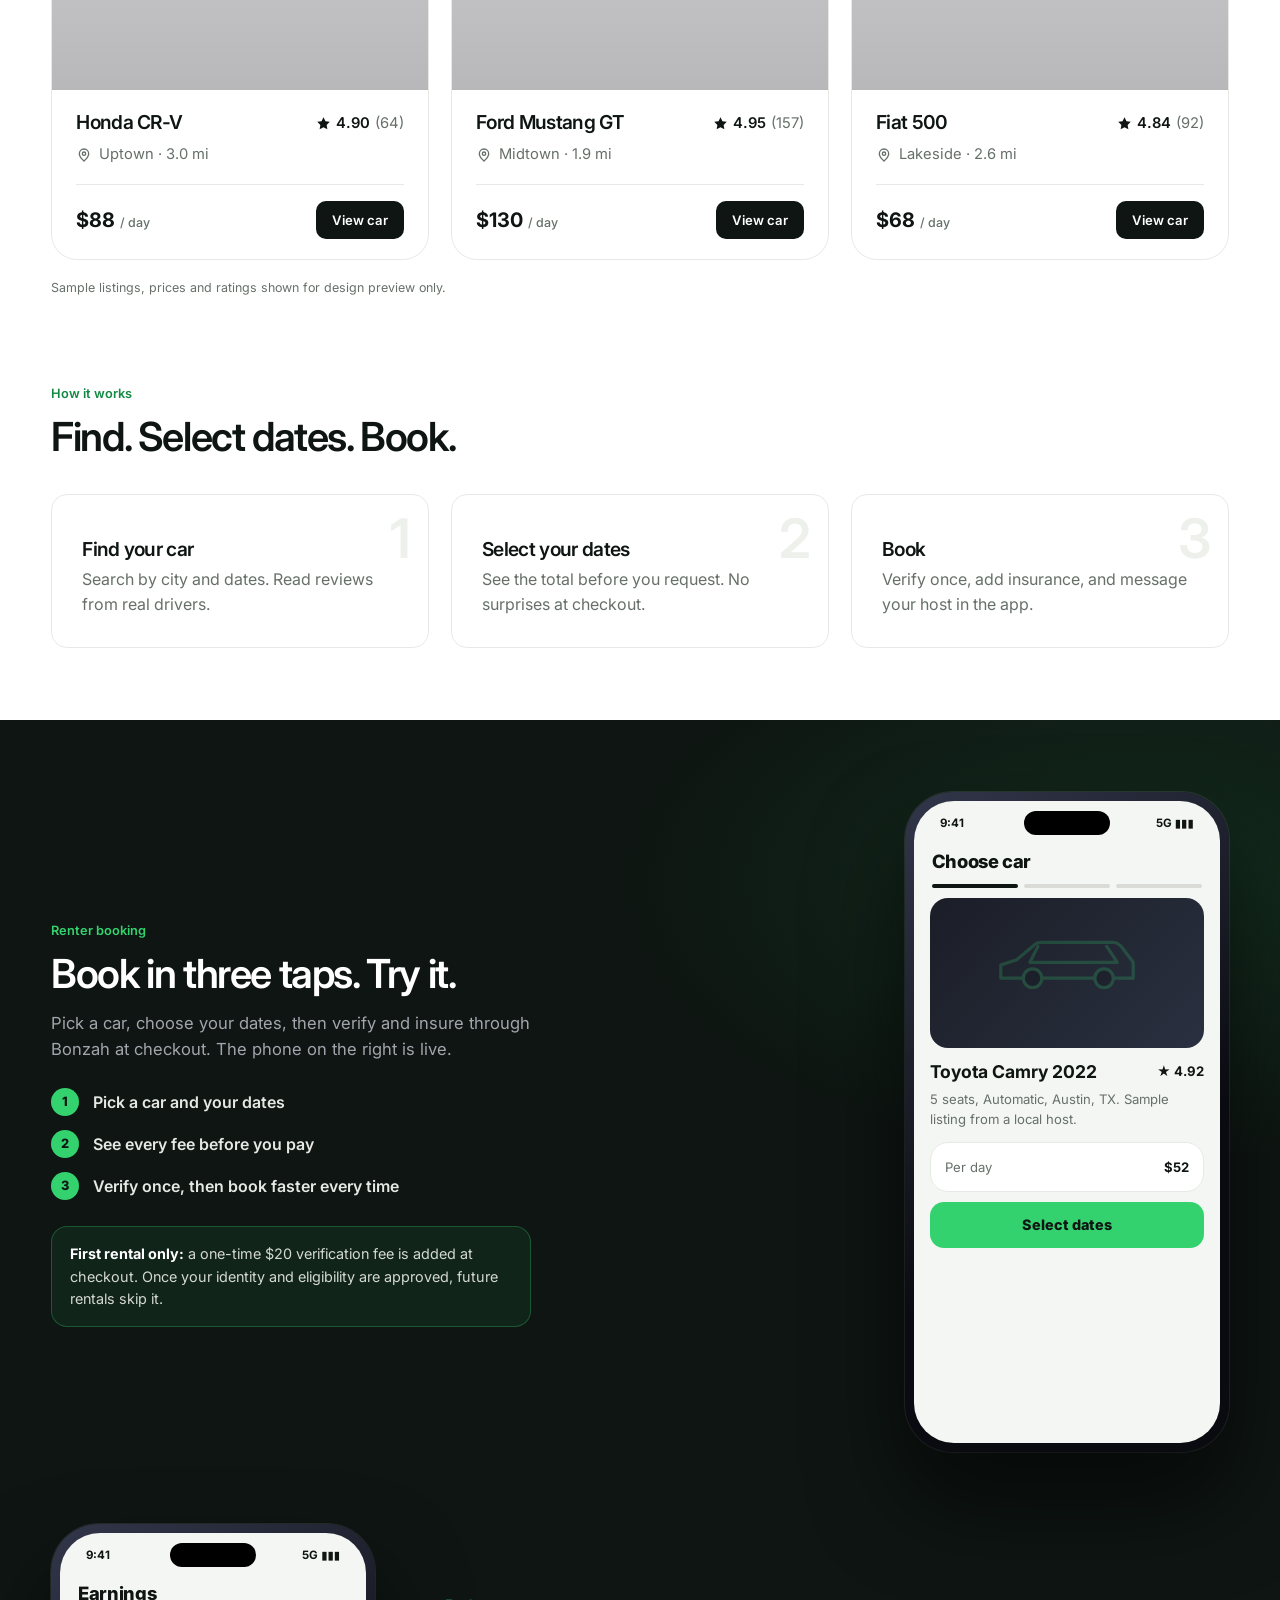
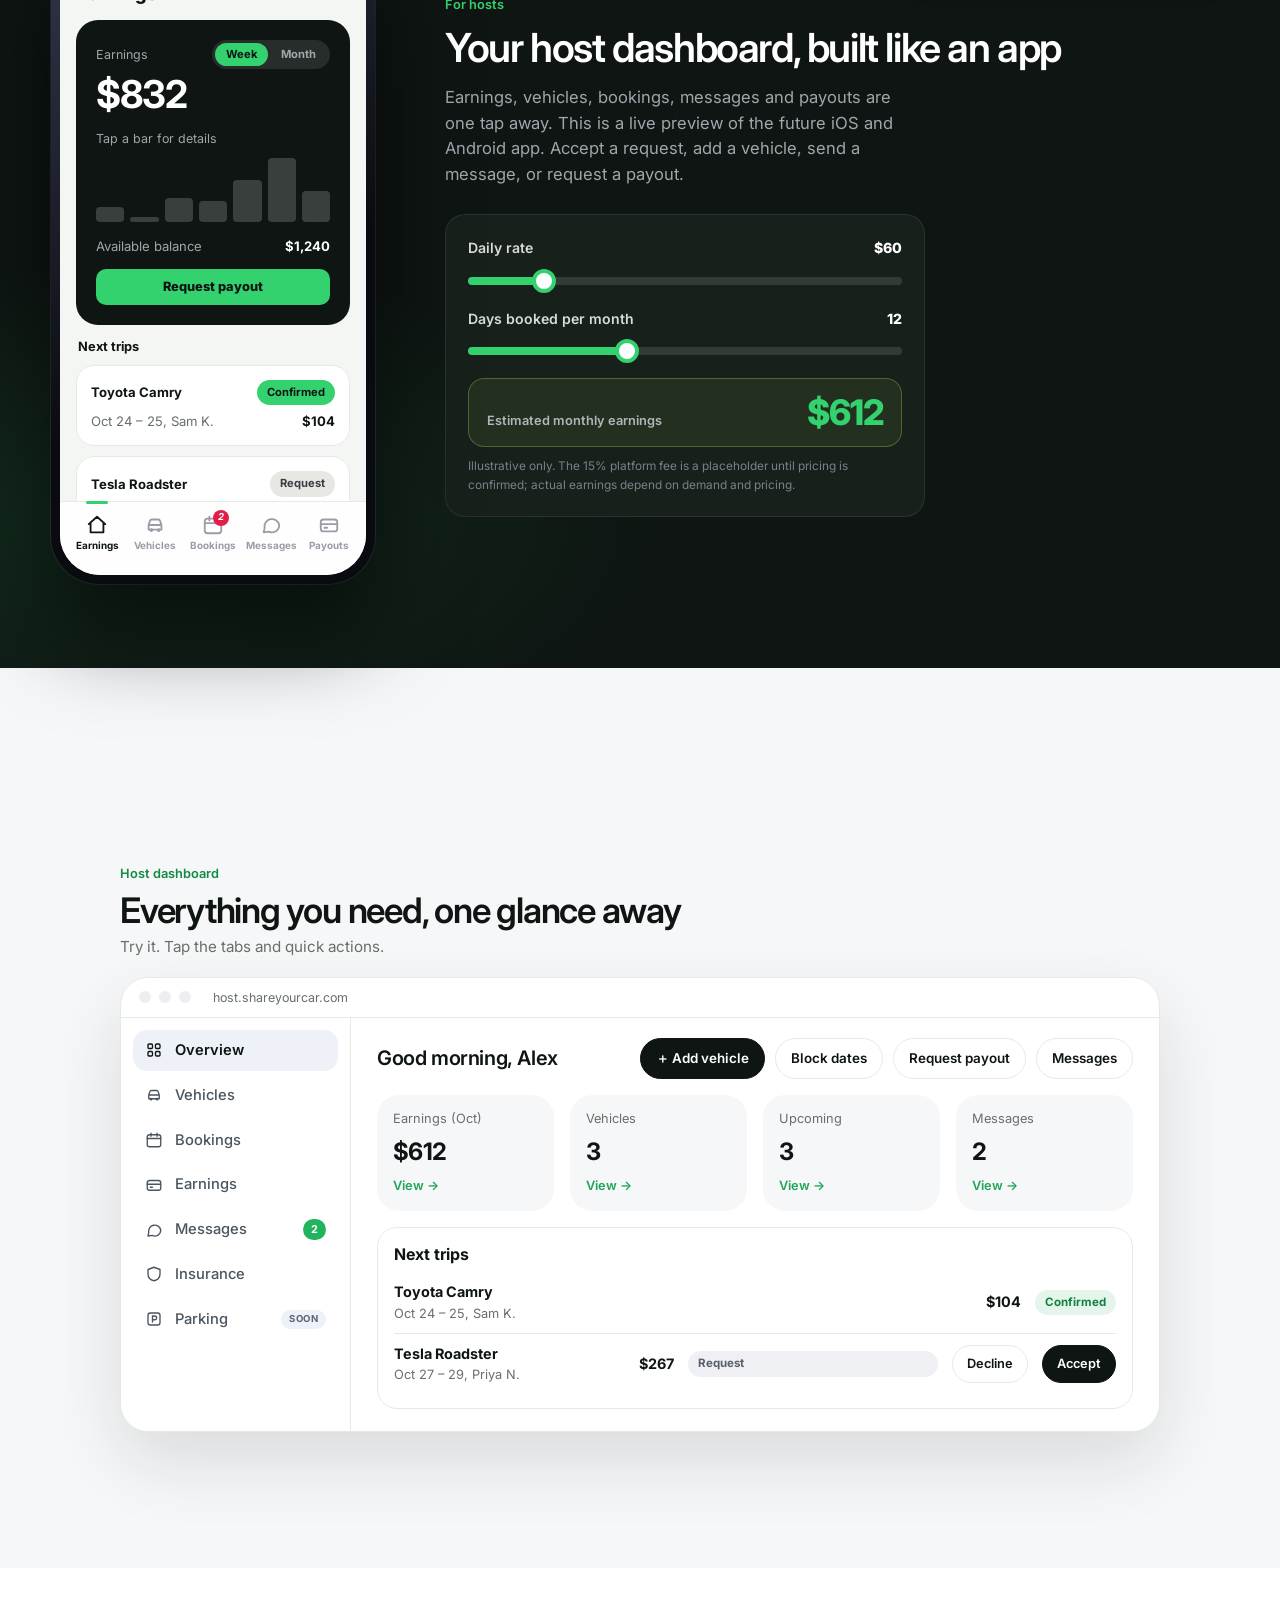
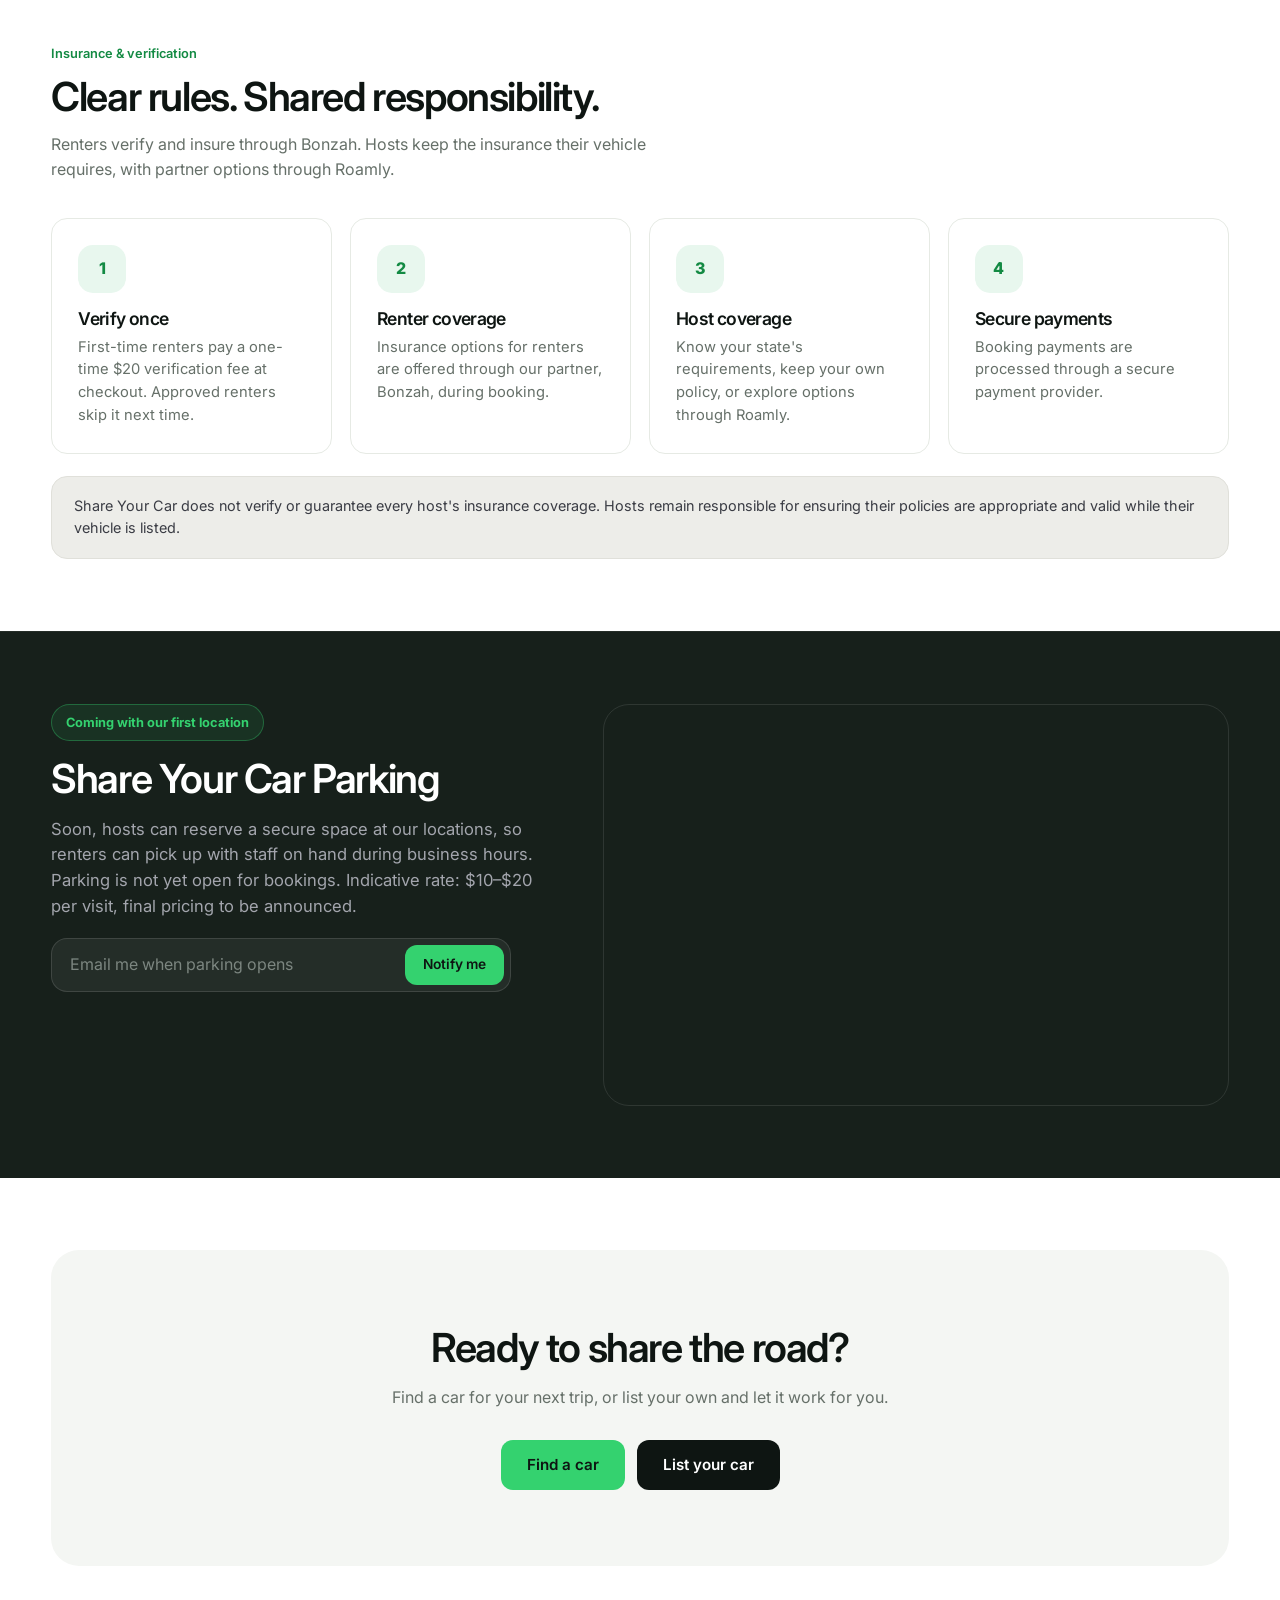
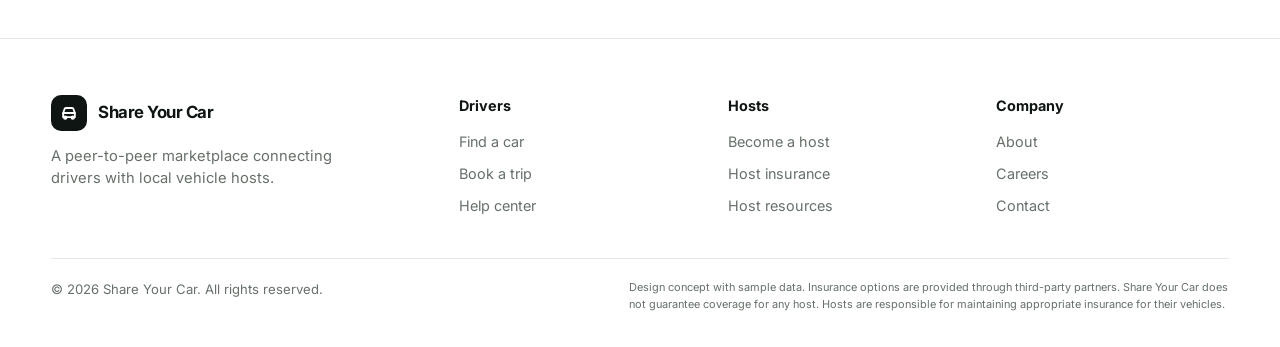
==== commit 86b55bae: "updated file" ====
--- a/index.html
+++ b/index.html
@@ -296,6 +296,97 @@
 #host{background:radial-gradient(60% 50% at 10% 80%,rgba(52,210,111,.12),transparent 70%),var(--ink);padding-bottom:84px}
 #parking{background:var(--ink2);border-top:1px solid rgba(255,255,255,.06)}
 
+/* THEME v4: studio-style car cards */
+.car{padding:0;border-radius:26px;overflow:hidden;border:1px solid var(--line)}
+.car .imgw{height:250px;border-radius:0;background:linear-gradient(180deg,#CFCFD1,#B8B8BB)}
+.car .imgw .sil{color:#fff;opacity:.35}
+.car .imgw img{object-fit:cover;object-position:center}
+.badge,.badge.hl{top:16px;left:16px;padding:7px 14px;font-size:.84rem;font-weight:500;background:#fff;color:var(--ink)}
+.heart{top:16px;right:16px;width:46px;height:46px;box-shadow:0 2px 8px rgba(0,0,0,.08)}
+.heart svg{width:22px;height:22px;fill:none;stroke:currentColor;stroke-width:2;stroke-linejoin:round}
+.heart.on svg{fill:currentColor}
+.car-info{padding:22px 24px 20px}
+.car-info .top{display:flex;justify-content:space-between;align-items:flex-start;gap:10px}
+.car-info h3{font-size:1.2rem;font-weight:600}
+.rate{display:flex;align-items:center;gap:5px;font-size:.92rem;font-weight:600;white-space:nowrap}
+.rate svg{width:15px;height:15px;fill:var(--ink)}
+.rate em{font-style:normal;color:var(--muted);font-weight:400}
+.loc{display:flex;align-items:center;gap:7px;color:var(--muted);font-size:.92rem;margin-top:8px}
+.loc svg{width:16px;height:16px;stroke:currentColor;fill:none;stroke-width:2}
+.car-info .row.ft{margin-top:18px;padding-top:16px;border-top:1px solid var(--line)}
+
+/* Desktop host dashboard (browser window) */
+#dashboard{background:#F6F7F9;padding-bottom:84px}
+#dashboard .head{max-width:640px}
+/* fit the whole dashboard in one screen, with breathing room at the sides */
+#dashboard{min-height:100svh;display:flex;align-items:center;padding:92px 0 36px}
+#dashboard .wrap{width:min(1040px,84%)}
+#dashboard .head{max-width:none;margin-bottom:18px}
+#dashboard .head h2{font-size:clamp(1.6rem,3vw,2.2rem);margin:6px 0 6px}
+#dashboard .head p{font-size:.95rem}
+#dashboard .wbar{padding:10px 18px}
+#dashboard .wbody{height:auto;min-height:400px}
+#dashboard .side{padding:12px}
+#dashboard .side button{padding:9px 12px}
+#dashboard .main{padding:20px 26px 22px;overflow:visible}
+#dashboard .dr{padding:9px 0}
+#dashboard .mh{margin-bottom:16px}
+#dashboard .mh h3{font-size:1.25rem}
+#dashboard .qa button{padding:9px 15px;font-size:.84rem}
+#dashboard .stat{padding:14px 16px}
+#dashboard .stat b{font-size:1.5rem}
+#dashboard .panel{margin-top:16px;padding:14px 16px}
+@media(max-width:900px){#dashboard{display:block;padding:80px 0 50px}#dashboard .wrap{width:92%}#dashboard .wbody{height:auto;min-height:420px}#dashboard .main{overflow:visible;padding:18px}}
+.win{background:#fff;border:1px solid var(--line);border-radius:28px;box-shadow:0 30px 70px rgba(14,21,18,.12);overflow:hidden}
+.wbar{display:flex;align-items:center;gap:8px;padding:14px 20px;border-bottom:1px solid var(--line);font-size:.78rem;color:var(--muted)}
+.wbar i{width:12px;height:12px;border-radius:50%;background:#ECEEF1}.wbar span{margin-left:14px}
+.wbody{display:grid;grid-template-columns:230px 1fr;min-height:480px}
+.side{padding:16px;border-right:1px solid var(--line);display:flex;flex-direction:column;gap:4px}
+.side button{display:flex;align-items:center;gap:12px;padding:12px 14px;border-radius:14px;font-size:.92rem;font-weight:500;color:#4A5560;text-align:left;transition:.2s}
+.side button svg{width:18px;height:18px;flex:0 0 18px;stroke:currentColor;fill:none;stroke-width:1.8;stroke-linecap:round;stroke-linejoin:round}
+.side button:hover{background:#F6F7F9}.side button.on{background:#EEF2F8;color:var(--ink);font-weight:600}
+.pill{margin-left:auto;font-size:.68rem;font-weight:700;padding:2px 8px;border-radius:99px}
+.pill.n{background:#22B35E;color:#fff}.pill.s{background:#EEF2F8;color:#5B6675;font-size:.6rem;letter-spacing:.04em}
+.main{padding:30px 32px;min-width:0}
+.mh{display:flex;justify-content:space-between;align-items:center;gap:14px;flex-wrap:wrap;margin-bottom:22px}
+.mh h3{font-size:1.4rem;font-weight:600;letter-spacing:-.02em}
+.qa{display:flex;gap:10px;flex-wrap:wrap;align-items:center}
+.qa button{padding:11px 18px;border-radius:99px;border:1px solid var(--line);background:#fff;font-weight:600;font-size:.88rem;transition:.2s}
+.qa button:hover{border-color:var(--ink)}.qa button.p{background:var(--ink);color:#fff;border-color:var(--ink)}
+.qa button:disabled{opacity:.5;cursor:default}
+.stats{display:grid;grid-template-columns:repeat(4,1fr);gap:16px}
+.stat{padding:18px 20px;border-radius:22px;background:#F6F7F9;text-align:left;transition:.2s}
+.stat:hover{transform:translateY(-2px);background:#EFF1F4}
+.stat small{display:block;font-size:.8rem;color:var(--muted)}
+.stat b{display:block;font-size:1.7rem;font-weight:700;letter-spacing:-.03em;margin:4px 0 2px}
+.stat em{font-style:normal;font-size:.8rem;font-weight:600;color:#22A559}
+.panel{margin-top:22px;border:1px solid var(--line);border-radius:20px;padding:18px 20px}
+.panel>b{display:block;margin-bottom:6px}
+.panel p{font-size:.88rem}
+.dr{display:flex;align-items:center;gap:14px;padding:12px 0;border-top:1px solid var(--line);font-size:.9rem}
+.dr:first-of-type{border-top:0}
+.dr .th{width:68px;height:48px;border-radius:10px;overflow:hidden;background:linear-gradient(135deg,#1B1E27,#2A3040);position:relative;flex:0 0 68px}
+.dr .th img{position:absolute;inset:0;width:100%;height:100%;object-fit:cover}
+.dr .th .sil{width:70%;opacity:.5}
+.dr .g{flex:1;min-width:0}.dr .g small{display:block;color:var(--muted);font-size:.8rem}
+.dr .bx{padding:8px 14px;border-radius:99px;border:1px solid var(--line);font-weight:600;font-size:.8rem;background:#fff;white-space:nowrap}
+.dr .bx.p{background:var(--ink);color:#fff;border-color:var(--ink)}
+.st{display:inline-block;padding:4px 10px;border-radius:99px;font-size:.72rem;font-weight:700;background:#E4F6EB;color:#14803F;white-space:nowrap}
+.st.g{background:#EEF0F3;color:#59626C}
+.fld{height:42px;border:1px solid var(--line);border-radius:12px;padding:0 14px;background:#fff;outline:0;font-size:.9rem;min-width:0}
+.fld:focus{border-color:var(--ink)}
+.bars{display:flex;align-items:flex-end;gap:12px;height:110px;margin:14px 0 6px}
+.bars i{flex:1;border-radius:8px;background:#DDE3E8;transition:.3s}.bars i:last-child{background:#22B35E}
+.bars+.rowl{display:flex;gap:12px;font-size:.74rem;color:var(--muted)}.bars+.rowl span{flex:1;text-align:center}
+.bigbal{font-size:2.4rem;font-weight:700;letter-spacing:-.04em;margin:2px 0 14px}
+.chatw{display:flex;flex-direction:column;gap:8px;margin:12px 0}
+.bb{max-width:70%;padding:10px 14px;border-radius:16px 16px 16px 4px;background:#F1F3F5;font-size:.88rem;color:var(--text)}
+.bb.me{align-self:flex-end;background:#22B35E;color:#fff;border-radius:16px 16px 4px 16px}
+.insg{display:grid;grid-template-columns:repeat(3,1fr);gap:14px;margin-top:22px}
+.insg>div{border:1px solid var(--line);border-radius:20px;padding:18px}.insg h4{font-size:.98rem;margin-bottom:6px}.insg p{font-size:.86rem}
+.note2{margin-top:16px;padding:14px 18px;border-radius:14px;background:#F6F7F9;font-size:.84rem;color:#4A5560}
+@media(max-width:900px){.wbody{grid-template-columns:1fr}.side{flex-direction:row;overflow-x:auto;border-right:0;border-bottom:1px solid var(--line)}.side button{white-space:nowrap}.stats{grid-template-columns:1fr 1fr}.main{padding:22px 18px}.insg{grid-template-columns:1fr}.bb{max-width:88%}}
+
 @media(prefers-reduced-motion:reduce){*{animation:none!important;transition:none!important;scroll-behavior:auto!important}}
 </style>
 </head>
@@ -403,6 +494,17 @@
   </div>
 </section>
 
+<!-- DESKTOP HOST DASHBOARD -->
+<section class="section" id="dashboard">
+  <div class="wrap">
+    <div class="head"><span class="eyebrow">Host dashboard</span><h2>Everything you need, one glance away</h2><p>Try it. Tap the tabs and quick actions.</p></div>
+    <div class="win">
+      <div class="wbar"><i></i><i></i><i></i><span>host.shareyourcar.com</span></div>
+      <div class="wbody"><aside class="side" id="dside"></aside><main class="main" id="dmain"></main></div>
+    </div>
+  </div>
+</section>
+
 <section class="section" id="trust">
   <div class="wrap">
     <div class="head"><span class="eyebrow">Insurance &amp; verification</span><h2>Clear rules. Shared responsibility.</h2><p>Renters verify and insure through Bonzah. Hosts keep the insurance their vehicle requires, with partner options through Roamly.</p></div>
@@ -497,14 +599,16 @@
 {n:'Ford Mustang GT',y:'',p:130,r:4.95,c:'sports',l:'Miami, FL',s:4,t:'Manual',b:'Sports',i:U('photo-1494905998402-395d579af36f')},
 {n:'Fiat 500',y:'',p:68,r:4.84,c:'compact',l:'Miami, FL',s:4,t:'Automatic',b:'City pick',i:U('photo-1549317661-bd32c8ce0db2')}];
 const title=c=>c.n+(c.y?' '+c.y:'');
+window.SYC={cars,toast,SIL,esc,title};
 const INS=[{n:'Basic',d:'Essential protection',p:12},{n:'Standard',d:'Recommended',p:19},{n:'Premium',d:'Lowest deductible',p:27}];
 
 /* car grid */
+const REV=[128,86,203,64,157,92],DIST=['Downtown · 0.8 mi','Westside · 2.1 mi','Harbor · 1.4 mi','Uptown · 3.0 mi','Midtown · 1.9 mi','Lakeside · 2.6 mi'];
 let city='',curF='all';
 function render(f){curF=f;
   const list=cars.map((c,k)=>({c,k})).filter(o=>(f==='all'||o.c.c.split(' ').includes(f))&&(!city||o.c.l.toLowerCase().includes(city)));
   $('#grid').innerHTML=list.length?list.map(({c,k},n)=>`
-  <article class="car" data-k="${k}" style="animation-delay:${n*70}ms"><div class="imgw">${SIL}<img src="${c.i}" alt="${esc(title(c))}" loading="lazy"><span class="badge ${c.hl?'hl':''}">${c.b}</span><button class="heart" aria-label="Save">♡</button></div><div class="car-info"><div class="row"><h3>${title(c)}</h3><span class="rate">★ ${c.r.toFixed(2)}</span></div><p>${c.s} seats, ${c.t}, ${c.l}</p><div class="row"><div class="price">$${c.p} <small>/ day</small></div><span class="book-btn">View car</span></div></div></article>`).join(''):'<div class="empty">No sample cars match that filter here yet. Try another type or city.</div>';
+  <article class="car" data-k="${k}" style="animation-delay:${n*70}ms"><div class="imgw">${SIL}<img src="${c.i}" alt="${esc(title(c))}" loading="lazy"><span class="badge">${c.b}</span><button class="heart" aria-label="Save"><svg viewBox="0 0 24 24"><path d="M12 21s-7.5-4.6-9.3-9.2C1.5 8.4 3.6 5 7 5c2 0 3.5 1 5 3 1.5-2 3-3 5-3 3.4 0 5.5 3.4 4.3 6.8C19.5 16.4 12 21 12 21z"/></svg></button></div><div class="car-info"><div class="top"><h3>${title(c)}</h3><span class="rate"><svg viewBox="0 0 24 24"><path d="M12 2l3.1 6.3 6.9 1-5 4.9 1.2 6.9L12 17.8 5.8 21.1 7 14.2 2 9.3l6.9-1z"/></svg>${c.r.toFixed(2)} <em>(${REV[k]})</em></span></div><div class="loc"><svg viewBox="0 0 24 24"><path d="M12 21s7-6.2 7-11a7 7 0 0 0-14 0c0 4.8 7 11 7 11z"/><circle cx="12" cy="10" r="2.5"/></svg>${DIST[k]}</div><div class="row ft"><div class="price">$${c.p} <small>/ day</small></div><span class="book-btn">View car</span></div></div></article>`).join(''):'<div class="empty">No sample cars match that filter here yet. Try another type or city.</div>';
 }
 render('all');
 function pick(k){const dev=$('#rent').closest('.dev');st.car=k;st.step=1;scrollToEl(dev,true);
@@ -513,7 +617,7 @@
 $('#tabs').onclick=e=>{const b=e.target.closest('button');if(!b)return;$$('#tabs button').forEach(x=>x.classList.toggle('on',x===b));render(b.dataset.f)};
 $('#grid').onclick=e=>{
   const h=e.target.closest('.heart');
-  if(h){h.classList.toggle('on');h.textContent=h.classList.contains('on')?'♥':'♡';toast(h.classList.contains('on')?'Saved to favorites':'Removed');return}
+  if(h){h.classList.toggle('on');toast(h.classList.contains('on')?'Saved to favorites':'Removed');return}
   const c=e.target.closest('.car');if(c)pick(+c.dataset.k)
 };
 
@@ -621,5 +725,83 @@
 if('IntersectionObserver'in window){const io=new IntersectionObserver(es=>es.forEach(x=>{if(x.isIntersecting){x.target.classList.add('in');io.unobserve(x.target)}}),{threshold:.12});rv.forEach(el=>io.observe(el))}else rv.forEach(el=>el.classList.add('in'));
 })();
 </script>
+<script>
+/* Desktop host dashboard */
+(function(){
+const {cars,toast,SIL,esc,title}=window.SYC,$=s=>document.querySelector(s);
+const I=p=>`<svg viewBox="0 0 24 24">${p}</svg>`;
+const TABS=[
+['ov','Overview',I('<rect x="4" y="4" width="6" height="6" rx="1.5"/><rect x="14" y="4" width="6" height="6" rx="1.5"/><rect x="4" y="14" width="6" height="6" rx="1.5"/><rect x="14" y="14" width="6" height="6" rx="1.5"/>')],
+['veh','Vehicles',I('<path d="M5 17h14v-5l-1.5-4.5A2 2 0 0 0 15.6 6H8.4a2 2 0 0 0-1.9 1.5L5 12v5zM5 12h14"/><circle cx="8" cy="17.5" r="1"/><circle cx="16" cy="17.5" r="1"/>')],
+['bk','Bookings',I('<rect x="3" y="5" width="18" height="16" rx="3"/><path d="M3 10h18M8 3v4M16 3v4"/>')],
+['earn','Earnings',I('<rect x="3" y="6" width="18" height="13" rx="3"/><path d="M3 11h18M7 15h3"/>')],
+['msg','Messages',I('<path d="M21 12a8 8 0 0 1-11.5 7.2L4 20l1-4.6A8 8 0 1 1 21 12z"/>')],
+['ins','Insurance',I('<path d="M12 3l8 3v6c0 4.5-3.4 8-8 9-4.6-1-8-4.5-8-9V6z"/>')],
+['park','Parking',I('<rect x="4" y="4" width="16" height="16" rx="3"/><path d="M10 16V8h3a2.5 2.5 0 0 1 0 5h-3"/>')]];
+const money=n=>'$'+n.toLocaleString('en-US');
+const pad=n=>String(n).padStart(2,'0'),iso=d=>`${d.getFullYear()}-${pad(d.getMonth()+1)}-${pad(d.getDate())}`;
+const S={tab:'ov',adding:false,blocking:false,open:-1,bal:1240,paid:false,blocked:[],
+ veh:cars.slice(0,3).map((c,i)=>({n:title(c),loc:c.l,p:c.p,i:c.i,on:i<2?1:0})),
+ reqs:[{car:'Toyota Camry',who:'Sam K.',d:'Oct 24 – 25',a:104,s:'ok'},{car:'Tesla Roadster',who:'Priya N.',d:'Oct 27 – 29',a:267,s:'new'},{car:'Audi RS6 Avant',who:'Marcus T.',d:'Nov 2 – 3',a:190,s:'new'}],
+ hist:[['Oct 12',480],['Sep 28',360],['Sep 9',410]],
+ th:[{n:'Priya N.',u:1,m:[['Hi! Is the Roadster still free Oct 27?',0],['Yes, I can have it ready by 10.',1]]},{n:'Sam K.',u:1,m:[['Where do I pick up the Camry?',0]]}]};
+const QA=`<div class="qa"><button class="p" data-a="add">＋ Add vehicle</button><button data-a="block">Block dates</button><button data-a="payout">Request payout</button><button data-a="tab:msg">Messages</button></div>`;
+const head=t=>`<div class="mh"><h3>${t}</h3>${QA}</div>`;
+const row=(r,i)=>`<div class="dr"><div class="g"><b>${r.car}</b><small>${r.d}, ${r.who}</small></div><b>$${r.a}</b><span class="st ${r.s==='ok'?'':'g'}">${r.s==='ok'?'Confirmed':r.s==='no'?'Declined':'Request'}</span>${r.s==='new'?`<button class="bx" data-a="dec:${i}">Decline</button><button class="bx p" data-a="acc:${i}">Accept</button>`:''}</div>`;
+function draw(){
+  const live=S.veh.filter(v=>v.on).length,up=S.reqs.filter(r=>r.s!=='no').length,unread=S.th.filter(t=>t.u).length,earnOct=612;
+  $('#dside').innerHTML=TABS.map(([k,l,ic])=>`<button class="${S.tab===k?'on':''}" data-a="tab:${k}">${ic}${l}${k==='msg'&&unread?`<span class="pill n">${unread}</span>`:''}${k==='park'?'<span class="pill s">SOON</span>':''}</button>`).join('');
+  let h='';
+  if(S.tab==='ov'){
+    const t0=new Date(Date.now()+864e5),t1=new Date(Date.now()+2*864e5);
+    h=head('Good morning, Alex')+`<div class="stats">
+      <button class="stat" data-a="tab:earn"><small>Earnings (Oct)</small><b>${money(earnOct)}</b><em>View →</em></button>
+      <button class="stat" data-a="tab:veh"><small>Vehicles</small><b>${S.veh.length}</b><em>View →</em></button>
+      <button class="stat" data-a="tab:bk"><small>Upcoming</small><b>${up}</b><em>View →</em></button>
+      <button class="stat" data-a="tab:msg"><small>Messages</small><b>${unread}</b><em>View →</em></button></div>`+
+    (S.blocking?`<div class="panel"><b>Block dates</b><p>Pause bookings for a vehicle on the dates you choose.</p><div class="qa" style="margin-top:12px"><select class="fld" id="bv">${S.veh.map((v,i)=>`<option value="${i}">${esc(v.n)}</option>`).join('')}</select><input class="fld" type="date" id="b1" value="${iso(t0)}"><input class="fld" type="date" id="b2" value="${iso(t1)}"><button class="p" data-a="doBlock">Block</button><button data-a="cancelBlock">Cancel</button></div></div>`:'')+
+    (S.blocked.length?`<div class="panel"><b>Blocked dates</b>${S.blocked.map(b=>`<div class="dr"><div class="g"><b>${b[0]}</b><small>${b[1]}</small></div><span class="st g">Blocked</span></div>`).join('')}</div>`:'')+
+    `<div class="panel"><b>Next trips</b>${S.reqs.filter(r=>r.s!=='no').slice(0,2).map((r,i)=>row(r,S.reqs.indexOf(r))).join('')||'<p>No upcoming trips.</p>'}</div>`;
+  }
+  if(S.tab==='veh'){
+    h=head('Vehicles')+`<div class="panel" style="margin-top:0">${S.veh.map((v,i)=>`<div class="dr"><div class="th">${SIL}${v.i?`<img src="${v.i}" alt="">`:''}</div><div class="g"><b>${esc(v.n)}</b><small>${esc(v.loc)}, $${v.p}/day</small></div><span class="st ${v.on?'':'g'}">${v.on?'Live':'Paused'}</span><button class="bx" data-a="tog:${i}">${v.on?'Pause':'Go live'}</button></div>`).join('')}</div>`+
+    (S.adding?`<div class="panel"><b>New vehicle</b><div class="qa" style="margin-top:12px"><input class="fld" id="vn" placeholder="Make, model, year" aria-label="Vehicle name"><input class="fld" id="vp" type="number" min="1" placeholder="Daily rate ($)" aria-label="Daily rate"><button class="p" data-a="saveV">Save</button><button data-a="cancelV">Cancel</button></div></div>`:'');
+  }
+  if(S.tab==='bk')h=head('Bookings')+`<div class="panel" style="margin-top:0">${S.reqs.map(row).join('')}</div>`;
+  if(S.tab==='earn')h=head('Earnings')+`<div class="stats" style="grid-template-columns:1fr 2fr"><div class="stat" style="cursor:default"><small>Available balance</small><div class="bigbal">${money(S.bal)}</div><button class="bx p" style="padding:10px 16px;border-radius:99px;font-weight:600;font-size:.84rem;background:var(--ink);color:#fff" data-a="payout" ${S.bal?'':'disabled'}>${S.paid&&!S.bal?'Payout requested':'Request payout'}</button></div><div class="stat" style="cursor:default"><small>October by week</small><div class="bars">${[420,560,480,612].map(v=>`<i style="height:${v/612*100}%"></i>`).join('')}</div><div class="rowl"><span>Wk 1</span><span>Wk 2</span><span>Wk 3</span><span>Wk 4</span></div></div></div><div class="panel"><b>Payout history</b>${S.hist.map(x=>`<div class="dr"><div class="g">${x[0]}</div><b>${money(x[1])}</b><span class="st">Paid</span></div>`).join('')}</div>`;
+  if(S.tab==='msg'){
+    h=head('Messages');
+    if(S.open<0)h+=`<div class="panel" style="margin-top:0">${S.th.map((t,i)=>`<button class="dr" style="width:100%;text-align:left" data-a="th:${i}"><div class="g"><b>${t.n}</b><small>${esc(t.m[t.m.length-1][0])}</small></div>${t.u?'<span class="pill n">New</span>':''}</button>`).join('')}</div>`;
+    else{const t=S.th[S.open];h+=`<div class="panel" style="margin-top:0"><button class="bx" data-a="back">‹ All messages</button><div class="chatw">${t.m.map(m=>`<div class="bb ${m[1]?'me':''}">${esc(m[0])}</div>`).join('')}</div><div class="qa"><input class="fld" id="mi" placeholder="Message ${esc(t.n)}" style="flex:1" aria-label="Message"><button class="p" data-a="send">Send</button></div></div>`}
+  }
+  if(S.tab==='ins')h=head('Insurance')+`<div class="insg"><div><h4>Renter coverage</h4><p>Renters verify and insure through our partner Bonzah at checkout.</p></div><div><h4>Your host policy</h4><p>Keep the insurance your state requires for your vehicle while it is listed.</p></div><div><h4>Partner options</h4><p>Explore host coverage options through Roamly.</p></div></div><div class="note2">Share Your Car does not verify or guarantee every host's insurance coverage. Hosts remain responsible for keeping an appropriate, valid policy.</div>`;
+  if(S.tab==='park')h=head('Parking')+`<div class="panel" style="margin-top:0"><span class="st g">Coming with our first location</span><p style="margin:12px 0">Soon you can reserve a secure space at our locations so renters can pick up with staff on hand. Indicative rate: $10 to $20 per visit, final pricing to be announced.</p><div class="qa"><input class="fld" id="pe" type="email" placeholder="Email me when parking opens" style="min-width:240px" aria-label="Email"><button class="p" data-a="notify">Notify me</button></div></div>`;
+  $('#dmain').innerHTML=h;
+}
+function pay(){if(!S.bal){toast('Nothing to pay out yet');return}S.hist.unshift(['Today',S.bal]);S.bal=0;S.paid=true;toast('Payout requested. Funds are sent to your payout account.')}
+$('#dashboard').addEventListener('click',e=>{
+  const el=e.target.closest('[data-a]');if(!el)return;
+  const [a,v]=el.dataset.a.split(':'),n=+v;
+  if(a==='tab'){S.tab=v;S.open=-1;S.adding=false}
+  else if(a==='add'){S.tab='veh';S.adding=true}
+  else if(a==='block'){S.tab='ov';S.blocking=true}
+  else if(a==='cancelBlock')S.blocking=false;
+  else if(a==='doBlock'){const x=$('#b1').value,y=$('#b2').value;if(!x||!y||y<x){toast('Choose a valid date range');return}S.blocked.push([S.veh[+$('#bv').value].n,x+' to '+y]);S.blocking=false;toast('Dates blocked')}
+  else if(a==='payout'){S.tab='earn';pay()}
+  else if(a==='tog'){S.veh[n].on=S.veh[n].on?0:1;toast(S.veh[n].on?'Listing is live':'Listing paused')}
+  else if(a==='cancelV')S.adding=false;
+  else if(a==='saveV'){const nm=esc($('#vn').value.trim()),p=Math.round(+$('#vp').value);if(!nm||!(p>0)){toast('Add a name and daily rate');return}S.veh.push({n:nm,loc:'Your location',p,i:'',on:1});S.adding=false;toast('Vehicle added and live')}
+  else if(a==='acc'){S.reqs[n].s='ok';toast('Booking confirmed')}
+  else if(a==='dec'){S.reqs[n].s='no';toast('Request declined')}
+  else if(a==='th'){S.open=n;S.th[n].u=0}
+  else if(a==='back')S.open=-1;
+  else if(a==='send'){const i=$('#mi'),t=i.value.trim();if(!t)return;S.th[S.open].m.push([t,1])}
+  else if(a==='notify'){const m=$('#pe').value.trim();if(!m||!m.includes('@')){toast('Enter a valid email');return}toast('Thanks! We will email you when parking opens.')}
+  draw();
+});
+$('#dashboard').addEventListener('keydown',e=>{if(e.key==='Enter'&&e.target.id==='mi'){e.preventDefault();e.target.closest('.panel').querySelector('[data-a="send"]').click()}});
+draw();
+})();
+</script>
 </body>
 </html>
